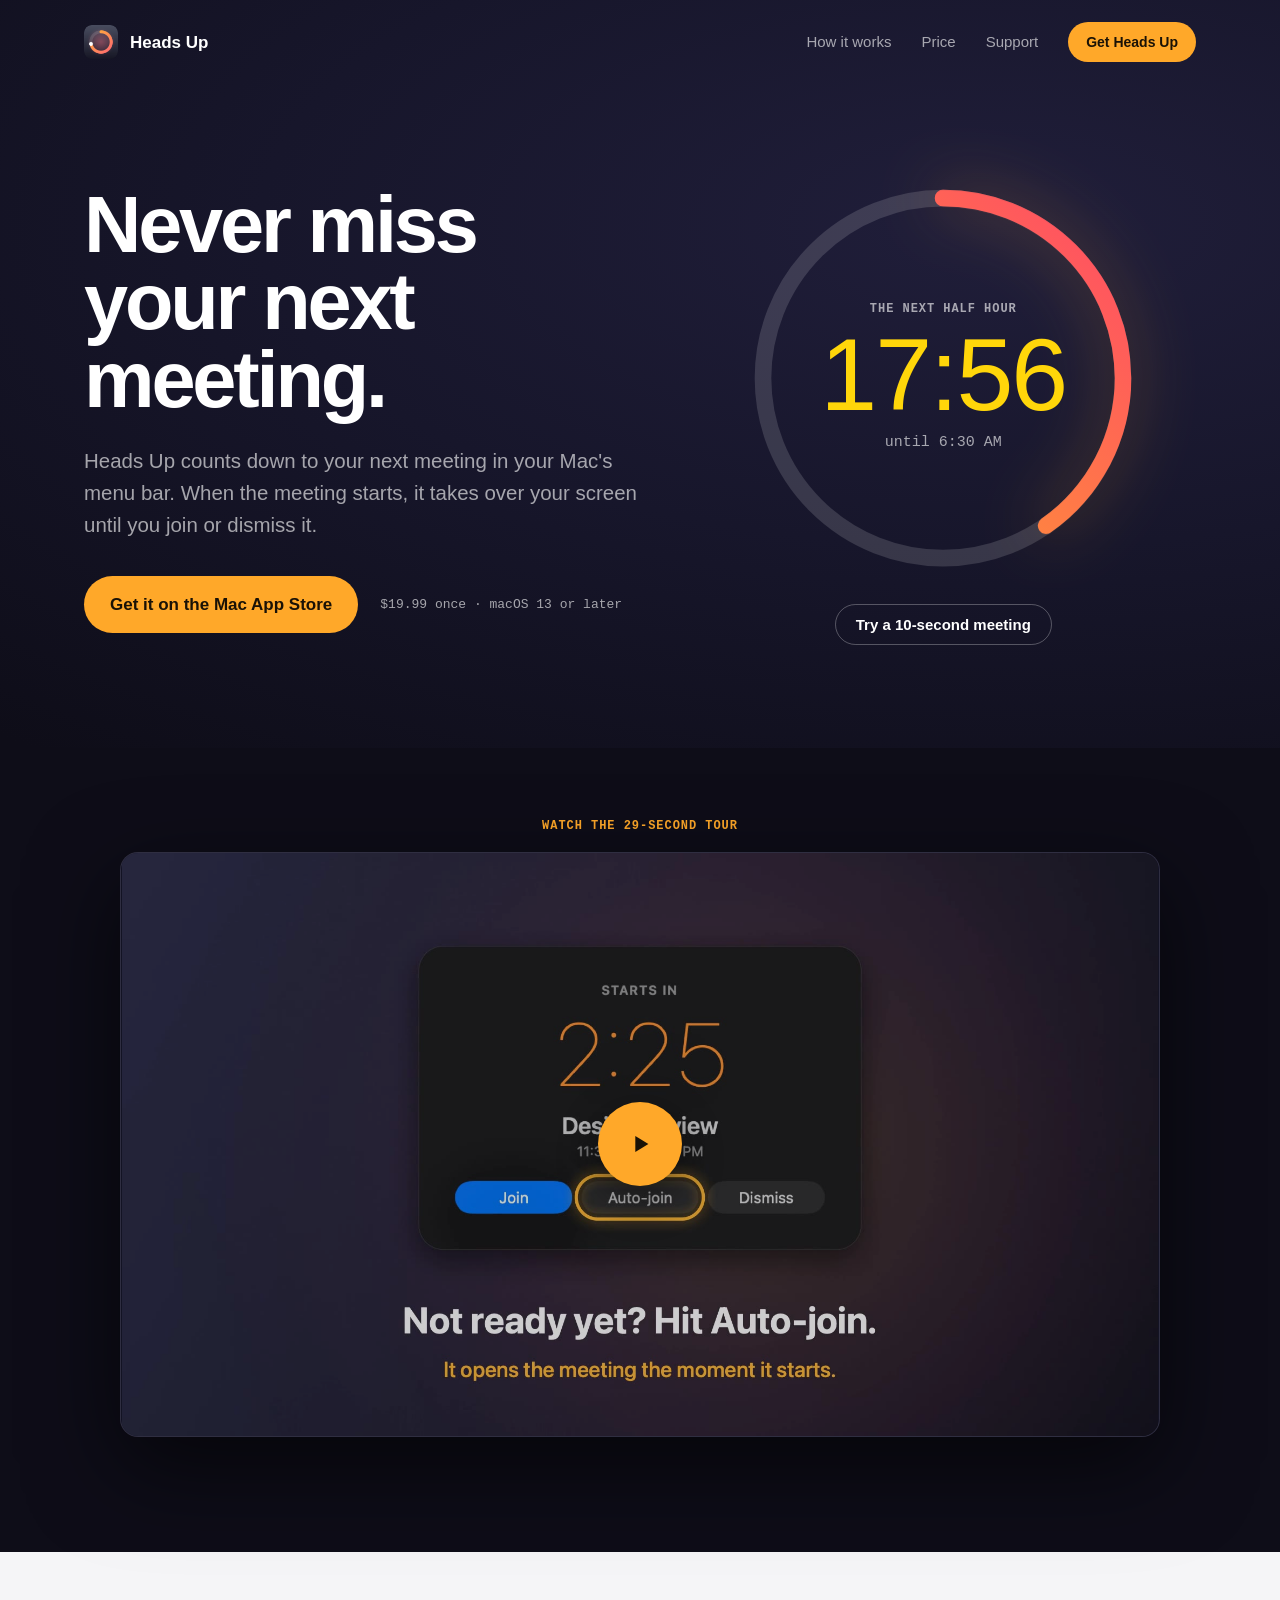
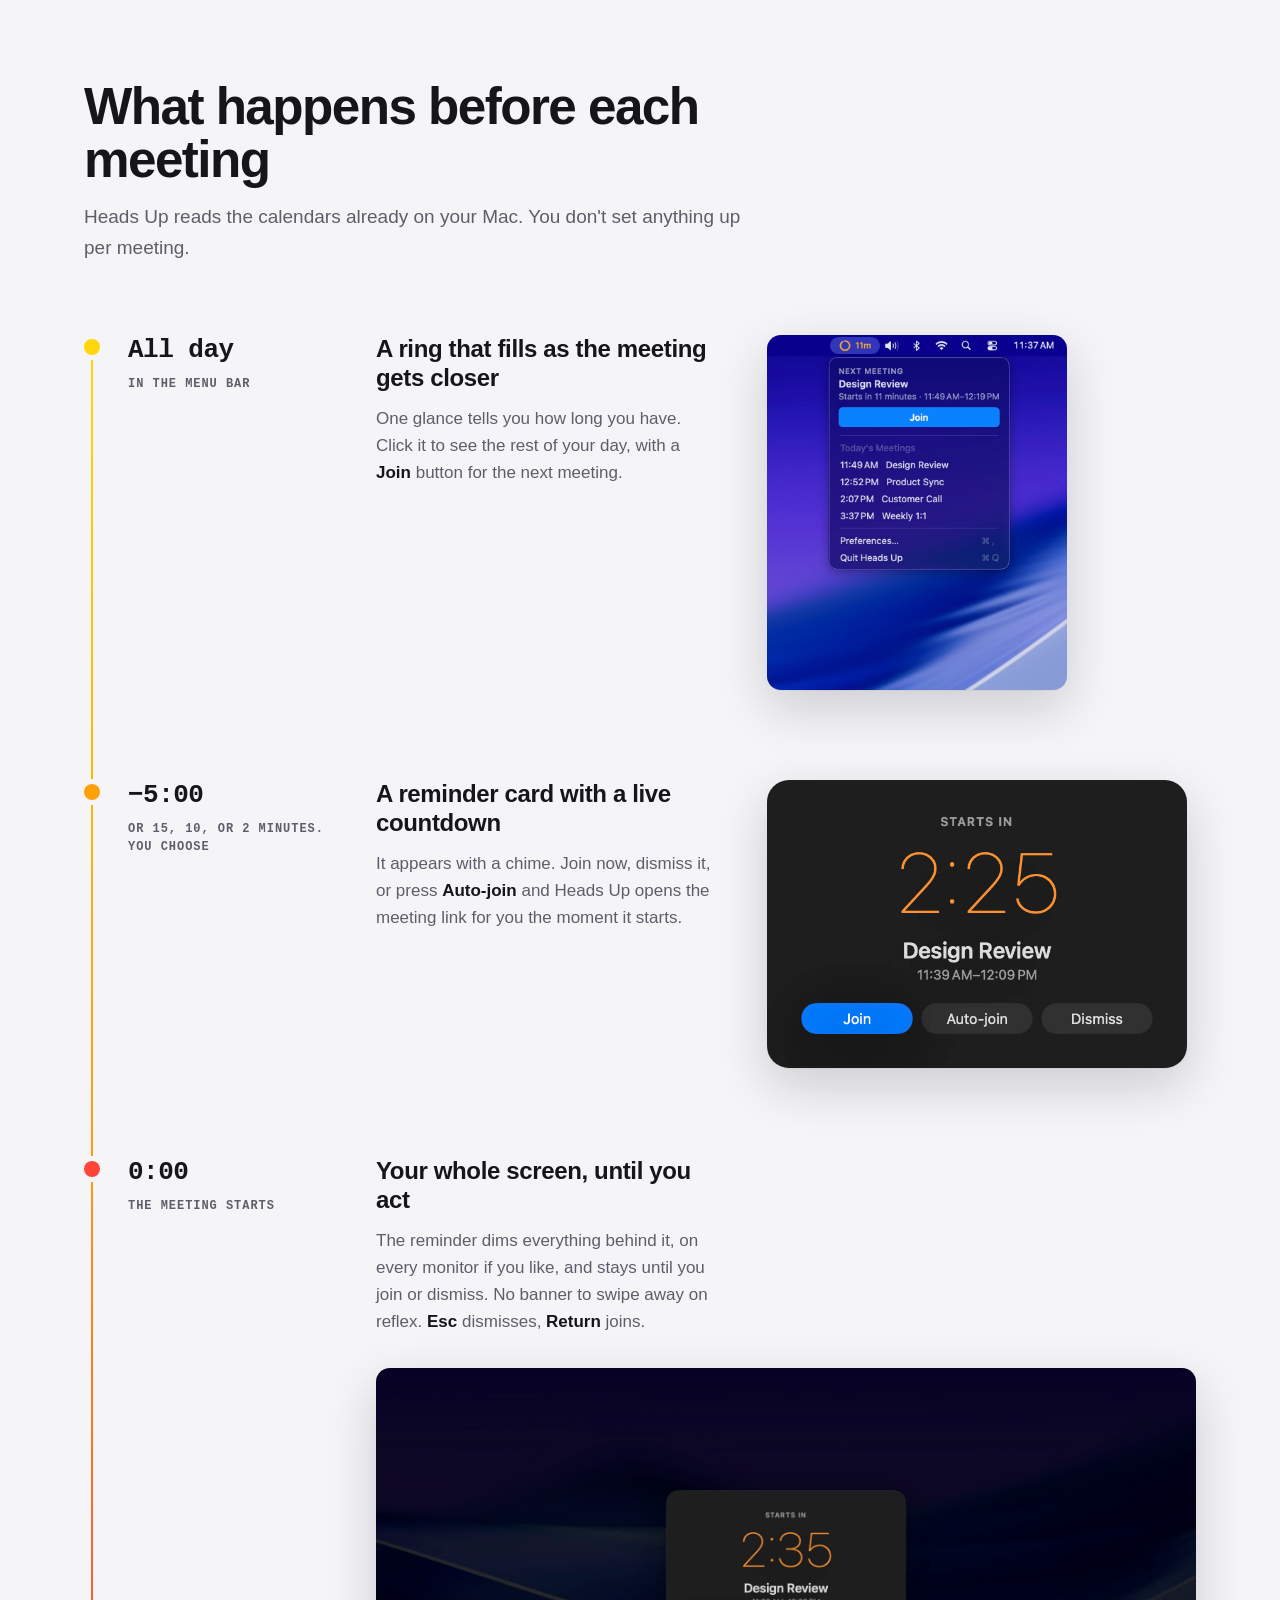
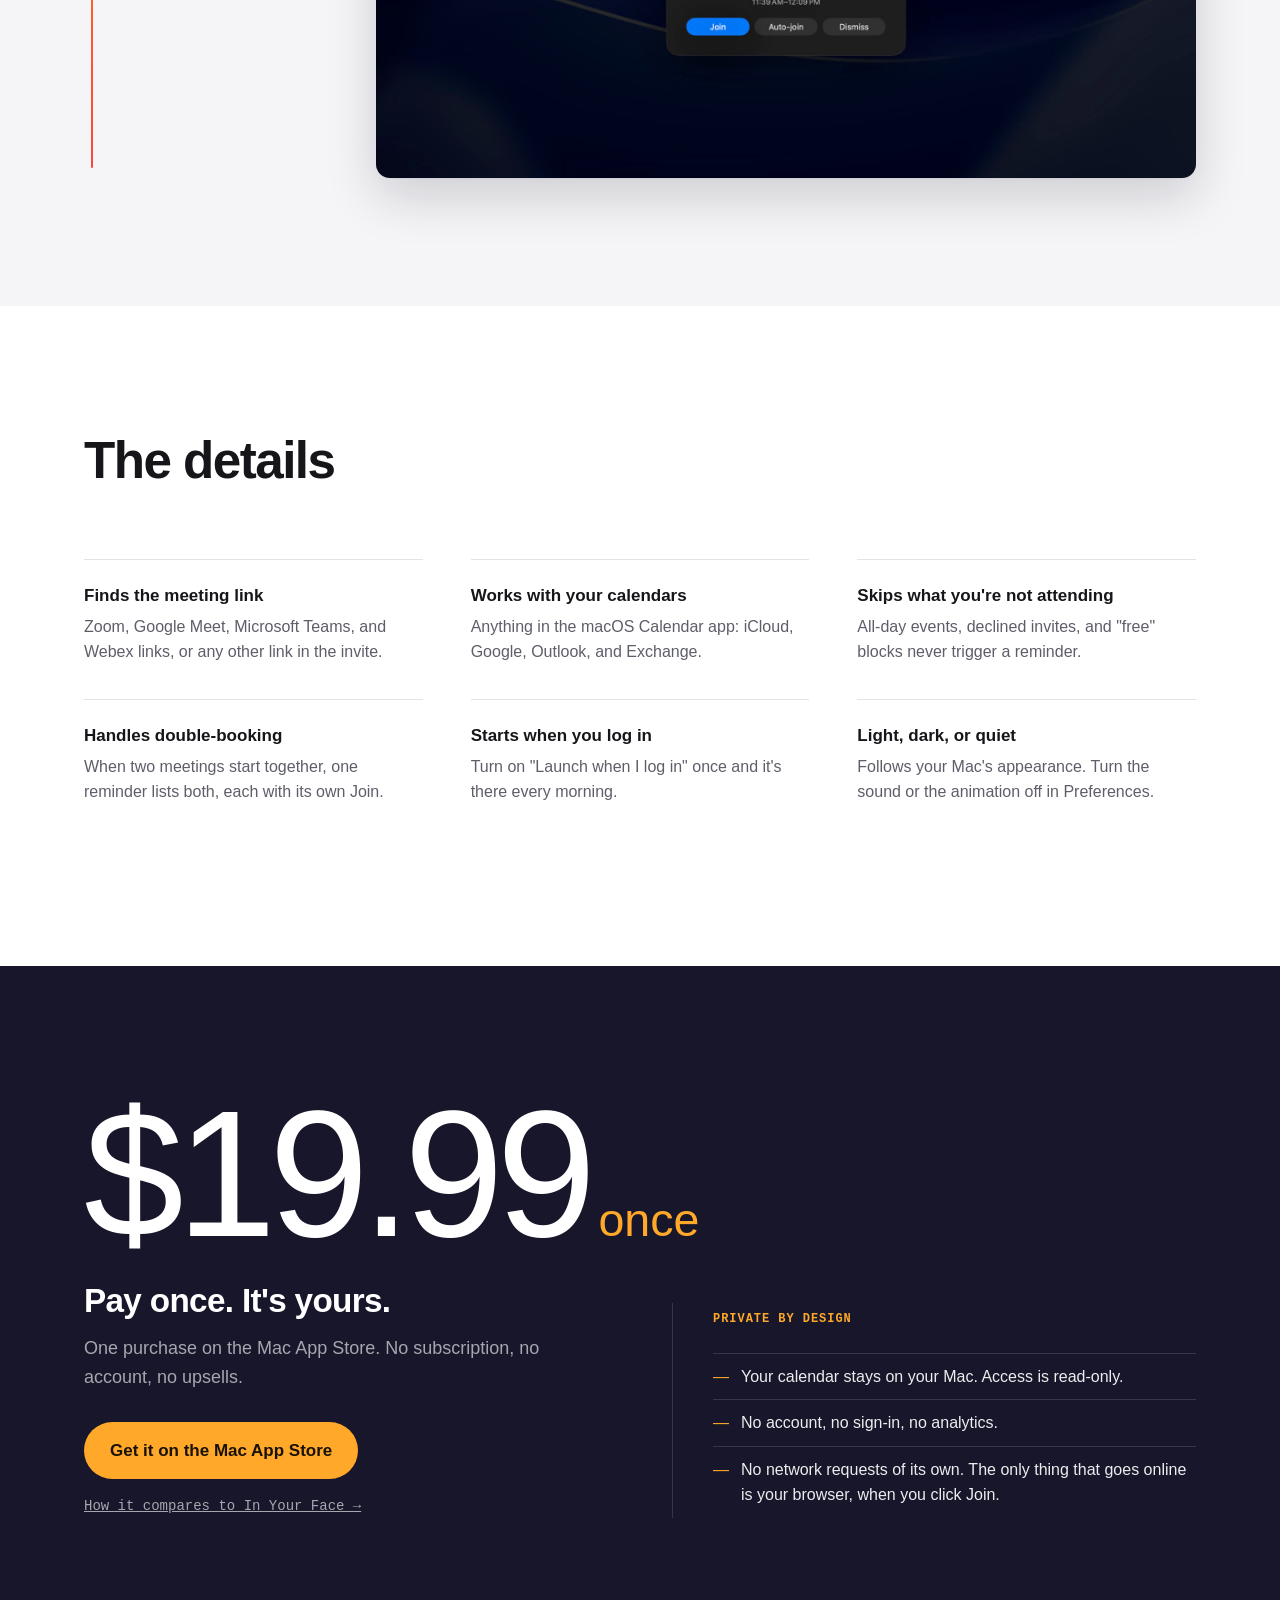
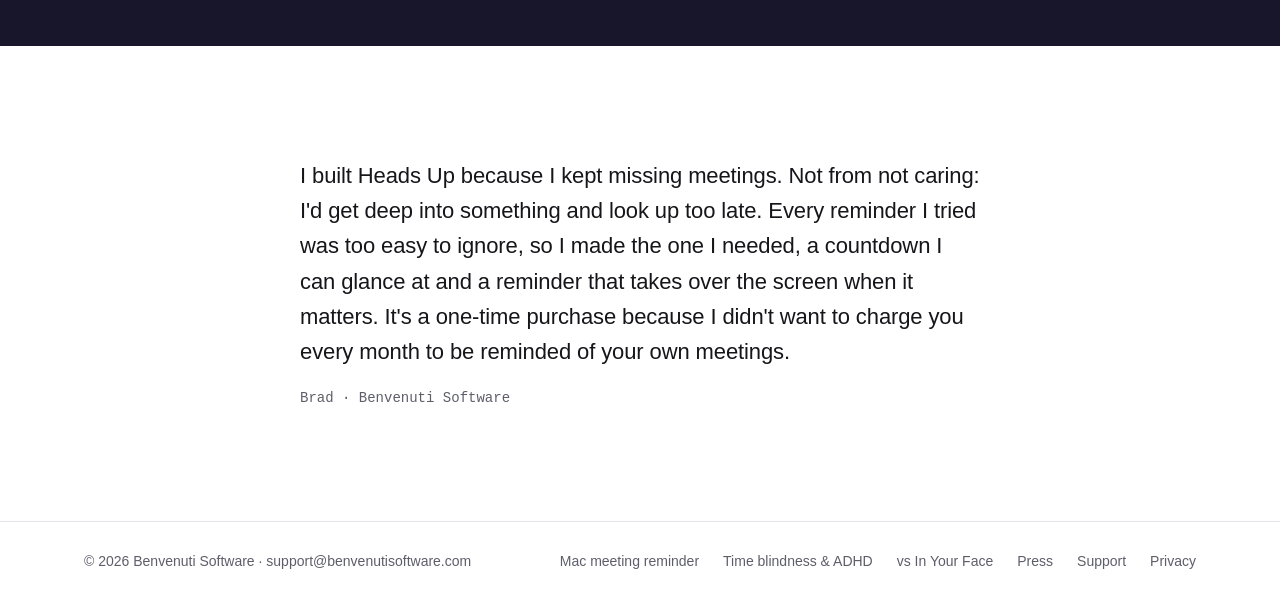
==== index.html @ 7c436d9d "Redesign the landing page around the real app Live countdown dial with a 10-second takeover demo, a " ====
<!DOCTYPE html>
<html lang="en">
<head>
<meta charset="utf-8">
<meta name="viewport" content="width=device-width, initial-scale=1">
<title>Heads Up — Meeting Reminders in Your Mac Menu Bar</title>
<meta name="description" content="Heads Up counts down to your next meeting in your Mac's menu bar and takes over your screen the moment it starts. $19.99 once. No account, no tracking.">
<link rel="canonical" href="https://headsup.benvenutisoftware.com/">
<link rel="icon" href="./favicon.svg" type="image/svg+xml">
<meta name="theme-color" content="#17162B">
<meta property="og:type" content="website">
<meta property="og:site_name" content="Heads Up">
<meta property="og:title" content="Heads Up — Meeting Reminders in Your Mac Menu Bar">
<meta property="og:description" content="Counts down to your next meeting in your menu bar, takes over your screen when it starts. $19.99 once — no subscription.">
<meta property="og:url" content="https://headsup.benvenutisoftware.com/">
<meta property="og:image" content="https://headsup.benvenutisoftware.com/social.png">
<meta property="og:image:width" content="1200">
<meta property="og:image:height" content="630">
<meta name="twitter:card" content="summary_large_image">
<meta name="twitter:title" content="Heads Up — Meeting Reminders in Your Mac Menu Bar">
<meta name="twitter:description" content="Counts down to your next meeting in your menu bar, takes over your screen when it starts. $19.99 once — no subscription.">
<meta name="twitter:image" content="https://headsup.benvenutisoftware.com/social.png">
<script type="application/ld+json">
{
  "@context": "https://schema.org",
  "@type": "SoftwareApplication",
  "name": "Heads Up",
  "url": "https://headsup.benvenutisoftware.com",
  "description": "A macOS menu bar app that counts down to your next meeting and shows a full-screen reminder the moment it starts.",
  "operatingSystem": "macOS 13.0 or later",
  "applicationCategory": "ProductivityApplication",
  "offers": { "@type": "Offer", "price": "19.99", "priceCurrency": "USD" },
  "publisher": { "@type": "Organization", "name": "Benvenuti Software", "url": "https://benvenutisoftware.com" }
}
</script>
<script type="application/ld+json">
{
  "@context": "https://schema.org",
  "@type": "VideoObject",
  "name": "Heads Up — never miss your next meeting",
  "description": "A 29-second tour of Heads Up for Mac: the menu bar countdown, the full-screen meeting reminder, and Auto-join.",
  "thumbnailUrl": "https://headsup.benvenutisoftware.com/video/promo-poster.jpg",
  "contentUrl": "https://headsup.benvenutisoftware.com/video/promo.mp4",
  "uploadDate": "2026-10-21",
  "duration": "PT29S"
}
</script>
<style>
  /* Tokens. The three countdown colours are the app's own: yellow while more
     than five minutes remain, orange inside five, red at the start. They mean
     the same thing everywhere on this page. */
  :root {
    --dusk: #17162B;  --dusk-2: #201E3A;  --night: #0E0D18;
    --paper: #F5F5F7; --white: #FFFFFF;   --ink: #16161A; --muted: #5E5E6A; --line: #E3E3E9;
    --amber: #FFA829; --coral: #FF4A66;   --join: #0A84FF;
    --t-yellow: #FFD60A; --t-orange: #FF9F0A; --t-red: #FF453A;
    --on-dark: rgba(255,255,255,.92); --on-dark-2: rgba(255,255,255,.62); --on-dark-3: rgba(255,255,255,.14);
    --sans: -apple-system, BlinkMacSystemFont, "SF Pro Text", "Segoe UI", Roboto, Helvetica, Arial, sans-serif;
    --mono: ui-monospace, "SF Mono", SFMono-Regular, Menlo, Consolas, monospace;
    --gutter: clamp(20px, 5vw, 72px);
  }
  * { box-sizing: border-box; }
  html { -webkit-text-size-adjust: 100%; scroll-behavior: smooth; }
  body { margin: 0; background: var(--white); color: var(--ink); font: 17px/1.6 var(--sans); -webkit-font-smoothing: antialiased; }
  a { color: inherit; }
  img { display: block; max-width: 100%; height: auto; }
  h1, h2, h3, p { margin: 0; }
  :focus-visible { outline: 3px solid var(--amber); outline-offset: 3px; border-radius: 6px; }
  .wrap { max-width: 1240px; margin: 0 auto; padding: 0 var(--gutter); }
  .label { font: 600 12px/1 var(--mono); letter-spacing: .08em; text-transform: uppercase; }

  .get {
    display: inline-flex; align-items: center; gap: 10px; text-decoration: none;
    background: var(--amber); color: #1A1206; font-weight: 650; font-size: 17px;
    padding: 15px 26px; border-radius: 999px; transition: background .15s;
  }
  .get:hover { background: #FFB64A; }
  .get-sm { font-size: 14px; padding: 9px 18px; }

  /* ---------- Hero ---------- */
  .hero { background: radial-gradient(120% 90% at 78% 30%, var(--dusk-2) 0%, var(--dusk) 48%, var(--night) 100%); color: var(--on-dark); }
  .nav { display: flex; align-items: center; justify-content: space-between; gap: 16px; padding-top: 22px; padding-bottom: 22px; }
  .brand { display: flex; align-items: center; gap: 12px; font-weight: 650; font-size: 17px; text-decoration: none; color: #fff; }
  .brand img { width: 34px; height: 34px; border-radius: 8px; }
  .nav-links { display: flex; align-items: center; gap: 30px; font-size: 15px; }
  .nav-links a:not(.get) { color: var(--on-dark-2); text-decoration: none; }
  .nav-links a:not(.get):hover { color: #fff; }

  .hero-grid {
    display: grid; grid-template-columns: minmax(0, 1.05fr) minmax(0, .95fr); gap: 48px; align-items: center;
    padding-top: clamp(40px, 7vw, 96px); padding-bottom: clamp(56px, 8vw, 112px);
  }
  .hero h1 { font-size: clamp(44px, 6.2vw, 86px); line-height: .98; letter-spacing: -.04em; font-weight: 750; color: #fff; }
  .hero-sub { margin-top: 26px; font-size: clamp(18px, 1.6vw, 21px); line-height: 1.55; color: var(--on-dark-2); max-width: 30em; }
  .hero-cta { margin-top: 36px; display: flex; flex-wrap: wrap; align-items: center; gap: 14px 22px; }
  .hero-cta .fine { font: 500 13px/1.4 var(--mono); color: var(--on-dark-2); }

  /* The signature: a live countdown ring. */
  .clock { display: flex; flex-direction: column; align-items: center; gap: 22px; }
  .dial { position: relative; width: min(400px, 82vw); aspect-ratio: 1; }
  .dial svg { width: 100%; height: 100%; transform: rotate(-90deg); overflow: visible; }
  .dial .track { stroke: var(--on-dark-3); }
  .dial .arc { transition: stroke-dashoffset .25s linear; filter: drop-shadow(0 0 18px rgba(255,168,41,.35)); }
  .dial-face { position: absolute; inset: 0; display: flex; flex-direction: column; align-items: center; justify-content: center; text-align: center; }
  .dial-label { color: var(--on-dark-2); }
  .dial-count {
    font-size: clamp(64px, 8vw, 104px); font-weight: 100; line-height: 1.05; letter-spacing: -.02em;
    font-variant-numeric: tabular-nums; color: var(--t-yellow); margin: 6px 0 4px;
  }
  .dial-until { font: 500 15px/1.4 var(--mono); color: var(--on-dark-2); }
  .try {
    font: 600 15px/1 var(--sans); color: #fff; background: transparent; cursor: pointer;
    border: 1px solid rgba(255,255,255,.28); border-radius: 999px; padding: 12px 20px;
  }
  .try:hover { border-color: #fff; }
  .try[disabled] { opacity: .45; cursor: default; }

  /* ---------- Video ---------- */
  .film { background: var(--night); padding: 0 0 clamp(64px, 9vw, 120px); }
  .film .label { color: var(--amber); text-align: center; padding-top: clamp(48px, 6vw, 72px); margin-bottom: 20px; }
  .video-frame {
    position: relative; max-width: 1040px; margin: 0 auto; border-radius: 18px; overflow: hidden; aspect-ratio: 16 / 9;
    background: var(--dusk); border: 1px solid rgba(255,255,255,.10); box-shadow: 0 30px 90px rgba(0,0,0,.6);
  }
  .video-frame video { display: block; width: 100%; height: 100%; }
  .play { position: absolute; inset: 0; display: flex; align-items: center; justify-content: center; background: rgba(8,8,14,.2); border: 0; padding: 0; cursor: pointer; }
  .play span { width: 84px; height: 84px; border-radius: 50%; display: flex; align-items: center; justify-content: center; background: var(--amber); box-shadow: 0 14px 40px rgba(0,0,0,.45); transition: transform .15s; }
  .play:hover span { transform: scale(1.06); }
  .play:focus-visible { outline: none; }
  .play:focus-visible span { outline: 3px solid #fff; outline-offset: 4px; }

  /* ---------- Timeline: what happens before a meeting ---------- */
  .timeline { background: var(--paper); padding: clamp(72px, 10vw, 136px) 0; }
  .section-head { max-width: 40em; margin-bottom: clamp(40px, 6vw, 72px); }
  .section-head h2 { font-size: clamp(32px, 4vw, 52px); line-height: 1.04; letter-spacing: -.03em; font-weight: 750; }
  .section-head p { margin-top: 16px; font-size: 19px; color: var(--muted); }
  .stops { list-style: none; margin: 0; padding: 0; position: relative; }
  .stops::before { content: ""; position: absolute; left: 7px; top: 10px; bottom: 10px; width: 2px; background: linear-gradient(var(--t-yellow), var(--t-orange) 55%, var(--t-red)); border-radius: 2px; }
  .stop { position: relative; display: grid; grid-template-columns: 200px minmax(0, 1fr) minmax(0, 1.25fr); gap: 32px 48px; align-items: start; padding: 0 0 clamp(56px, 7vw, 96px) 44px; }
  .stop:last-child { padding-bottom: 0; }
  .stop::before { content: ""; position: absolute; left: 0; top: 4px; width: 16px; height: 16px; border-radius: 50%; background: var(--dot); box-shadow: 0 0 0 5px var(--paper); }
  .stop.y { --dot: var(--t-yellow); } .stop.o { --dot: var(--t-orange); } .stop.r { --dot: var(--t-red); }
  .when { padding-top: 2px; }
  .when .t { font: 600 26px/1 var(--mono); letter-spacing: -.02em; color: var(--ink); }
  .when .label { display: block; margin-top: 10px; color: var(--muted); line-height: 1.5; }
  .stop h3 { font-size: 24px; line-height: 1.2; letter-spacing: -.015em; font-weight: 700; }
  .stop p { margin-top: 12px; color: var(--muted); font-size: 17px; }
  .stop p strong { color: var(--ink); font-weight: 600; }
  .shot { border-radius: 14px; overflow: hidden; background: var(--dusk); box-shadow: 0 1px 0 rgba(0,0,0,.04), 0 18px 50px rgba(23,22,43,.18); }
  .shot.tall { max-width: min(300px, 100%); }
  .stop.r .shot { grid-column: 2 / -1; }
  .shot.card { max-width: min(420px, 100%); border-radius: 22px; }

  /* ---------- Details ---------- */
  .details { padding: clamp(72px, 10vw, 128px) 0; }
  .facts { display: grid; grid-template-columns: repeat(3, minmax(0, 1fr)); gap: 0 48px; margin: 0; }
  .fact { border-top: 1px solid var(--line); padding: 22px 0 34px; }
  .fact dt { font-weight: 650; font-size: 17px; }
  .fact dd { margin: 6px 0 0; color: var(--muted); font-size: 16px; line-height: 1.55; }

  /* ---------- Price + privacy ---------- */
  .deal { background: var(--dusk); color: var(--on-dark); padding: clamp(72px, 10vw, 128px) 0; }
  .deal-grid { display: grid; grid-template-columns: minmax(0, 1fr) minmax(0, 1fr); gap: 64px; align-items: end; }
  .price { font-size: clamp(96px, 14vw, 184px); font-weight: 100; line-height: .9; letter-spacing: -.04em; font-variant-numeric: tabular-nums; color: #fff; }
  .price small { font-size: .26em; font-weight: 500; letter-spacing: 0; color: var(--amber); margin-left: .2em; }
  .deal h2 { margin-top: 26px; font-size: clamp(26px, 2.6vw, 34px); letter-spacing: -.02em; line-height: 1.15; font-weight: 700; color: #fff; }
  .deal p { margin-top: 14px; color: var(--on-dark-2); font-size: 18px; max-width: 32em; }
  .deal .get { margin-top: 30px; }
  .deal .compare { display: inline-block; margin-top: 18px; font: 500 14px/1.4 var(--mono); color: var(--on-dark-2); }
  .deal .compare:hover { color: #fff; }
  .private { border-left: 1px solid var(--on-dark-3); padding-left: 40px; }
  .private ul { list-style: none; margin: 22px 0 0; padding: 0; }
  .private li { display: flex; gap: 12px; padding: 10px 0; border-top: 1px solid var(--on-dark-3); font-size: 16px; color: var(--on-dark); }
  .private li::before { content: "—"; color: var(--amber); }

  /* ---------- Note from the developer ---------- */
  .note { padding: clamp(72px, 9vw, 112px) 0; }
  .note blockquote { margin: 0 auto; max-width: 40em; }
  .note p { font-size: clamp(19px, 1.8vw, 22px); line-height: 1.6; letter-spacing: -.005em; }
  .note cite { display: block; margin-top: 20px; font: normal 500 14px/1.4 var(--mono); color: var(--muted); }

  footer { border-top: 1px solid var(--line); }
  .foot { display: flex; justify-content: space-between; gap: 16px 32px; flex-wrap: wrap; padding-top: 28px; padding-bottom: 36px; font-size: 14px; color: var(--muted); }
  .foot nav { display: flex; gap: 10px 24px; flex-wrap: wrap; }
  .foot a { text-decoration: none; }
  .foot a:hover { color: var(--ink); }

  /* ---------- The takeover demo (a faithful copy of the app's at-start reminder) ---------- */
  .takeover {
    position: fixed; inset: 0; z-index: 100; display: flex; flex-direction: column; align-items: center; justify-content: center; gap: 28px;
    padding: 24px; background: rgba(6,6,12,.62); -webkit-backdrop-filter: blur(18px) saturate(1.2); backdrop-filter: blur(18px) saturate(1.2);
    animation: fade .35s ease-out;
  }
  .takeover[hidden] { display: none; }
  .rcard {
    width: min(380px, 100%); padding: 32px; border-radius: 20px; text-align: center; color: #fff;
    background: #262626; border: 1px solid rgba(255,255,255,.08); box-shadow: 0 16px 68px rgba(0,0,0,.45);
    font-family: var(--sans);
  }
  .rc-label { font-size: 11px; font-weight: 600; letter-spacing: .07em; text-transform: uppercase; color: rgba(255,255,255,.55); }
  .rc-count { font-size: 76px; font-weight: 100; line-height: 1.1; font-variant-numeric: tabular-nums; color: var(--t-red); margin-top: 2px; }
  .rc-title { margin-top: 6px; font-size: 20px; font-weight: 600; }
  .rc-range { margin-top: 2px; font-size: 12px; color: rgba(255,255,255,.55); }
  .rc-actions { display: flex; gap: 8px; margin-top: 18px; }
  .rc-btn { flex: 1; font: 500 14px/1 var(--sans); color: #fff; background: rgba(255,255,255,.12); border: 0; border-radius: 999px; padding: 9px 0; cursor: pointer; }
  .rc-btn.join { background: var(--join); }
  .tk-note { max-width: 30em; text-align: center; font-size: 15px; line-height: 1.55; color: rgba(255,255,255,.8); }
  .tk-note kbd { font: 600 12px var(--mono); border: 1px solid rgba(255,255,255,.35); border-radius: 5px; padding: 1px 6px; }
  @keyframes fade { from { opacity: 0; } to { opacity: 1; } }
  .takeover .rcard { animation: rise .4s cubic-bezier(.2,.9,.3,1.2); }
  @keyframes rise { from { transform: scale(.94); opacity: 0; } to { transform: none; opacity: 1; } }

  /* ---------- Responsive ---------- */
  @media (max-width: 1000px) {
    .stop { grid-template-columns: minmax(0, 1fr) minmax(0, 1.2fr); }
    .when { grid-column: 1 / -1; display: flex; align-items: baseline; gap: 16px; }
    .when .label { margin-top: 0; }
    .facts { grid-template-columns: repeat(2, minmax(0, 1fr)); }
  }
  @media (max-width: 760px) {
    .nav-links a:not(.get) { display: none; }
    .hero-grid { grid-template-columns: 1fr; text-align: left; }
    .clock { order: -1; }
    .dial { width: min(300px, 78vw); }
    .stop { grid-template-columns: minmax(0, 1fr); gap: 18px; padding-left: 36px; }
    .stop.r .shot { grid-column: auto; }
    .when { flex-direction: column; gap: 8px; }
    .facts { grid-template-columns: 1fr; }
    .deal-grid { grid-template-columns: 1fr; gap: 48px; }
    .private { border-left: 0; padding-left: 0; }
    .play span { width: 64px; height: 64px; }
  }
  @media (prefers-reduced-motion: reduce) {
    html { scroll-behavior: auto; }
    .dial .arc { transition: none; }
    .takeover, .takeover .rcard { animation: none; }
  }
</style>
</head>
<body>

<header class="hero">
  <div class="wrap nav">
    <a class="brand" href="/"><img src="./press/icon.png" alt="" width="34" height="34">Heads Up</a>
    <nav class="nav-links" aria-label="Main">
      <a href="#how">How it works</a>
      <a href="#price">Price</a>
      <a href="./support">Support</a>
      <a class="get get-sm" href="https://apps.apple.com/app/id6794951718" target="_blank" rel="noopener">Get Heads Up</a>
    </nav>
  </div>

  <div class="wrap hero-grid">
    <div>
      <h1>Never miss your next meeting.</h1>
      <p class="hero-sub">Heads Up counts down to your next meeting in your Mac's menu bar. When the meeting starts, it takes over your screen until you join or dismiss it.</p>
      <div class="hero-cta">
        <a class="get" href="https://apps.apple.com/app/id6794951718" target="_blank" rel="noopener">Get it on the Mac App Store</a>
        <span class="fine">$19.99 once · macOS 13 or later</span>
      </div>
    </div>

    <div class="clock">
      <div class="dial" role="timer" aria-live="off" aria-labelledby="dial-label">
        <svg viewBox="0 0 240 240" aria-hidden="true">
          <defs><linearGradient id="ringGrad" x1="0" y1="0" x2="1" y2="1"><stop stop-color="#FFA829"/><stop offset="1" stop-color="#FF4A66"/></linearGradient></defs>
          <circle class="track" cx="120" cy="120" r="108" fill="none" stroke-width="10"/>
          <circle class="arc" id="arc" cx="120" cy="120" r="108" fill="none" stroke="url(#ringGrad)" stroke-width="10" stroke-linecap="round" stroke-dasharray="678.6" stroke-dashoffset="678.6"/>
        </svg>
        <div class="dial-face">
          <span class="label dial-label" id="dial-label">The next half hour</span>
          <span class="dial-count" id="count">--:--</span>
          <span class="dial-until" id="until">&nbsp;</span>
        </div>
      </div>
      <button class="try" id="try" type="button">Try a 10-second meeting</button>
    </div>
  </div>
</header>

<section class="film" aria-labelledby="film-label">
  <div class="wrap">
    <div class="label" id="film-label">Watch the 29-second tour</div>
    <div class="video-frame">
      <video id="promo" src="./video/promo.mp4" poster="./video/promo-poster.jpg" preload="none" playsinline
             aria-label="Heads Up tour: menu bar countdown, full-screen reminder, and Auto-join"></video>
      <button class="play" type="button" aria-label="Play the tour">
        <span><svg width="28" height="28" viewBox="0 0 30 30" aria-hidden="true"><path d="M10 6.5 L24 15 L10 23.5 Z" fill="#1A1206"/></svg></span>
      </button>
    </div>
  </div>
</section>

<main>
  <section class="timeline" id="how" aria-labelledby="how-title">
    <div class="wrap">
      <div class="section-head">
        <h2 id="how-title">What happens before each meeting</h2>
        <p>Heads Up reads the calendars already on your Mac. You don't set anything up per meeting.</p>
      </div>

      <ol class="stops">
        <li class="stop y">
          <div class="when"><span class="t">All day</span><span class="label">In the menu bar</span></div>
          <div>
            <h3>A ring that fills as the meeting gets closer</h3>
            <p>One glance tells you how long you have. Click it to see the rest of your day, with a <strong>Join</strong> button for the next meeting.</p>
          </div>
          <img class="shot tall" src="./img/dropdown.jpg" width="846" height="1002" loading="lazy"
               alt="The Heads Up menu open from the menu bar, showing the next meeting with a Join button and the day's meetings">
        </li>
        <li class="stop o">
          <div class="when"><span class="t">−5:00</span><span class="label">Or 15, 10, or 2 minutes. You choose</span></div>
          <div>
            <h3>A reminder card with a live countdown</h3>
            <p>It appears with a chime. Join now, dismiss it, or press <strong>Auto-join</strong> and Heads Up opens the meeting link for you the moment it starts.</p>
          </div>
          <img class="shot card" src="./img/card.jpg" width="756" height="518" loading="lazy"
               alt="The reminder card: Starts in 2:25, Design Review, with Join, Auto-join, and Dismiss buttons">
        </li>
        <li class="stop r">
          <div class="when"><span class="t">0:00</span><span class="label">The meeting starts</span></div>
          <div>
            <h3>Your whole screen, until you act</h3>
            <p>The reminder dims everything behind it, on every monitor if you like, and stays until you join or dismiss. No banner to swipe away on reflex. <strong>Esc</strong> dismisses, <strong>Return</strong> joins.</p>
          </div>
          <img class="shot" src="./img/takeover.jpg" width="1800" height="900" loading="lazy"
               alt="A Mac desktop dimmed behind the Heads Up reminder for Design Review">
        </li>
      </ol>
    </div>
  </section>

  <section class="details" aria-labelledby="details-title">
    <div class="wrap">
      <div class="section-head">
        <h2 id="details-title">The details</h2>
      </div>
      <dl class="facts">
        <div class="fact"><dt>Finds the meeting link</dt><dd>Zoom, Google Meet, Microsoft Teams, and Webex links, or any other link in the invite.</dd></div>
        <div class="fact"><dt>Works with your calendars</dt><dd>Anything in the macOS Calendar app: iCloud, Google, Outlook, and Exchange.</dd></div>
        <div class="fact"><dt>Skips what you're not attending</dt><dd>All-day events, declined invites, and "free" blocks never trigger a reminder.</dd></div>
        <div class="fact"><dt>Handles double-booking</dt><dd>When two meetings start together, one reminder lists both, each with its own Join.</dd></div>
        <div class="fact"><dt>Starts when you log in</dt><dd>Turn on "Launch when I log in" once and it's there every morning.</dd></div>
        <div class="fact"><dt>Light, dark, or quiet</dt><dd>Follows your Mac's appearance. Turn the sound or the animation off in Preferences.</dd></div>
      </dl>
    </div>
  </section>

  <section class="deal" id="price" aria-labelledby="price-title">
    <div class="wrap deal-grid">
      <div>
        <div class="price" aria-hidden="true">$19.99<small>once</small></div>
        <h2 id="price-title">Pay once. It's yours.</h2>
        <p>One purchase on the Mac App Store. No subscription, no account, no upsells.</p>
        <a class="get" href="https://apps.apple.com/app/id6794951718" target="_blank" rel="noopener">Get it on the Mac App Store</a><br>
        <a class="compare" href="./vs-in-your-face">How it compares to In Your Face →</a>
      </div>
      <div class="private">
        <span class="label" style="color: var(--amber)">Private by design</span>
        <ul>
          <li>Your calendar stays on your Mac. Access is read-only.</li>
          <li>No account, no sign-in, no analytics.</li>
          <li>No network requests of its own. The only thing that goes online is your browser, when you click Join.</li>
        </ul>
      </div>
    </div>
  </section>

  <section class="note" aria-label="A note from the developer">
    <div class="wrap">
      <blockquote>
        <p>I built Heads Up because I kept missing meetings. Not from not caring: I'd get deep into something and look up too late. Every reminder I tried was too easy to ignore, so I made the one I needed, a countdown I can glance at and a reminder that takes over the screen when it matters. It's a one-time purchase because I didn't want to charge you every month to be reminded of your own meetings.</p>
        <cite>Brad · Benvenuti Software</cite>
      </blockquote>
    </div>
  </section>
</main>

<footer>
  <div class="wrap foot">
    <span>© 2026 Benvenuti Software · <a href="mailto:support@benvenutisoftware.com">support@benvenutisoftware.com</a></span>
    <nav aria-label="Footer">
      <a href="./mac-meeting-reminder">Mac meeting reminder</a>
      <a href="./time-blindness">Time blindness &amp; ADHD</a>
      <a href="./vs-in-your-face">vs In Your Face</a>
      <a href="./press">Press</a>
      <a href="./support">Support</a>
      <a href="./privacy">Privacy</a>
    </nav>
  </div>
</footer>

<div class="takeover" id="takeover" role="dialog" aria-modal="true" aria-labelledby="tk-title" aria-describedby="tk-note" hidden>
  <div class="rcard">
    <div class="rc-label">Starts in</div>
    <div class="rc-count">0:00</div>
    <div class="rc-title" id="tk-title">Your 10-second meeting</div>
    <div class="rc-range" id="tk-range"></div>
    <div class="rc-actions">
      <button class="rc-btn join" id="tk-join" type="button">Join</button>
      <button class="rc-btn" id="tk-dismiss" type="button">Dismiss</button>
    </div>
  </div>
  <p class="tk-note" id="tk-note">This is what Heads Up does when a meeting starts. In the app, Join opens the meeting link. Press <kbd>esc</kbd> to dismiss.</p>
</div>

<script>
(function () {
  // Tour video: load and play only on request.
  var video = document.getElementById('promo'), play = video.nextElementSibling;
  play.addEventListener('click', function () { play.remove(); video.controls = true; video.play(); });

  // Live dial: counts to the next :00 or :30, or to a 10-second demo meeting.
  var arc = document.getElementById('arc'), count = document.getElementById('count'),
      until = document.getElementById('until'), label = document.getElementById('dial-label'),
      tryBtn = document.getElementById('try'), takeover = document.getElementById('takeover'),
      CIRC = 678.6, demoEnd = null, opener = null;
  var timeFmt = new Intl.DateTimeFormat(undefined, { hour: 'numeric', minute: '2-digit' });

  function color(sec) { return sec <= 0 ? 'var(--t-red)' : sec <= 300 ? 'var(--t-orange)' : 'var(--t-yellow)'; }
  function mmss(sec) { var s = Math.max(0, Math.ceil(sec)); return Math.floor(s / 60) + ':' + String(s % 60).padStart(2, '0'); }

  function tick() {
    var now = Date.now(), total, end;
    if (demoEnd) {
      total = 10; end = demoEnd;
    } else {
      total = 1800; end = Math.ceil((now + 1) / 1800000) * 1800000;
    }
    var left = (end - now) / 1000;
    count.textContent = mmss(left);
    count.style.color = color(demoEnd ? left : Math.ceil(left));
    arc.style.strokeDashoffset = CIRC * Math.max(0, left / total);
    if (!demoEnd) until.textContent = 'until ' + timeFmt.format(end);
    if (demoEnd && left <= 0) { demoEnd = null; showTakeover(); }
  }

  tryBtn.addEventListener('click', function () {
    demoEnd = Date.now() + 10000;
    label.textContent = 'Your meeting starts in';
    until.textContent = 'Keep reading. It will find you.';
    tryBtn.disabled = true;
    tick();
  });

  var note = document.getElementById('tk-note'), noteHTML = note.innerHTML;
  function showTakeover() {
    var start = new Date();
    note.innerHTML = noteHTML;
    document.getElementById('tk-range').textContent =
      timeFmt.format(start) + '–' + timeFmt.format(new Date(start.getTime() + 30 * 60000));
    opener = document.activeElement;
    takeover.hidden = false;
    document.body.style.overflow = 'hidden';
    document.getElementById('tk-join').focus();
  }
  function hideTakeover() {
    takeover.hidden = true;
    document.body.style.overflow = '';
    label.textContent = 'The next half hour';
    tryBtn.disabled = false;
    (opener && opener !== document.body ? opener : tryBtn).focus();
    tick();
  }
  document.getElementById('tk-dismiss').addEventListener('click', hideTakeover);
  document.getElementById('tk-join').addEventListener('click', function () {
    note.textContent = 'In the app, that opens your Zoom, Meet, Teams, or Webex link. Here, it just closes the demo.';
    setTimeout(hideTakeover, 1800);
  });
  document.addEventListener('keydown', function (e) {
    if (takeover.hidden) return;
    if (e.key === 'Escape') hideTakeover();
    if (e.key === 'Tab') { // keep focus on the two buttons, like a modal window
      var a = document.getElementById('tk-join'), b = document.getElementById('tk-dismiss');
      if (e.shiftKey && document.activeElement === a) { e.preventDefault(); b.focus(); }
      else if (!e.shiftKey && document.activeElement === b) { e.preventDefault(); a.focus(); }
    }
  });

  tick();
  setInterval(tick, 250);
})();
</script>
</body>
</html>
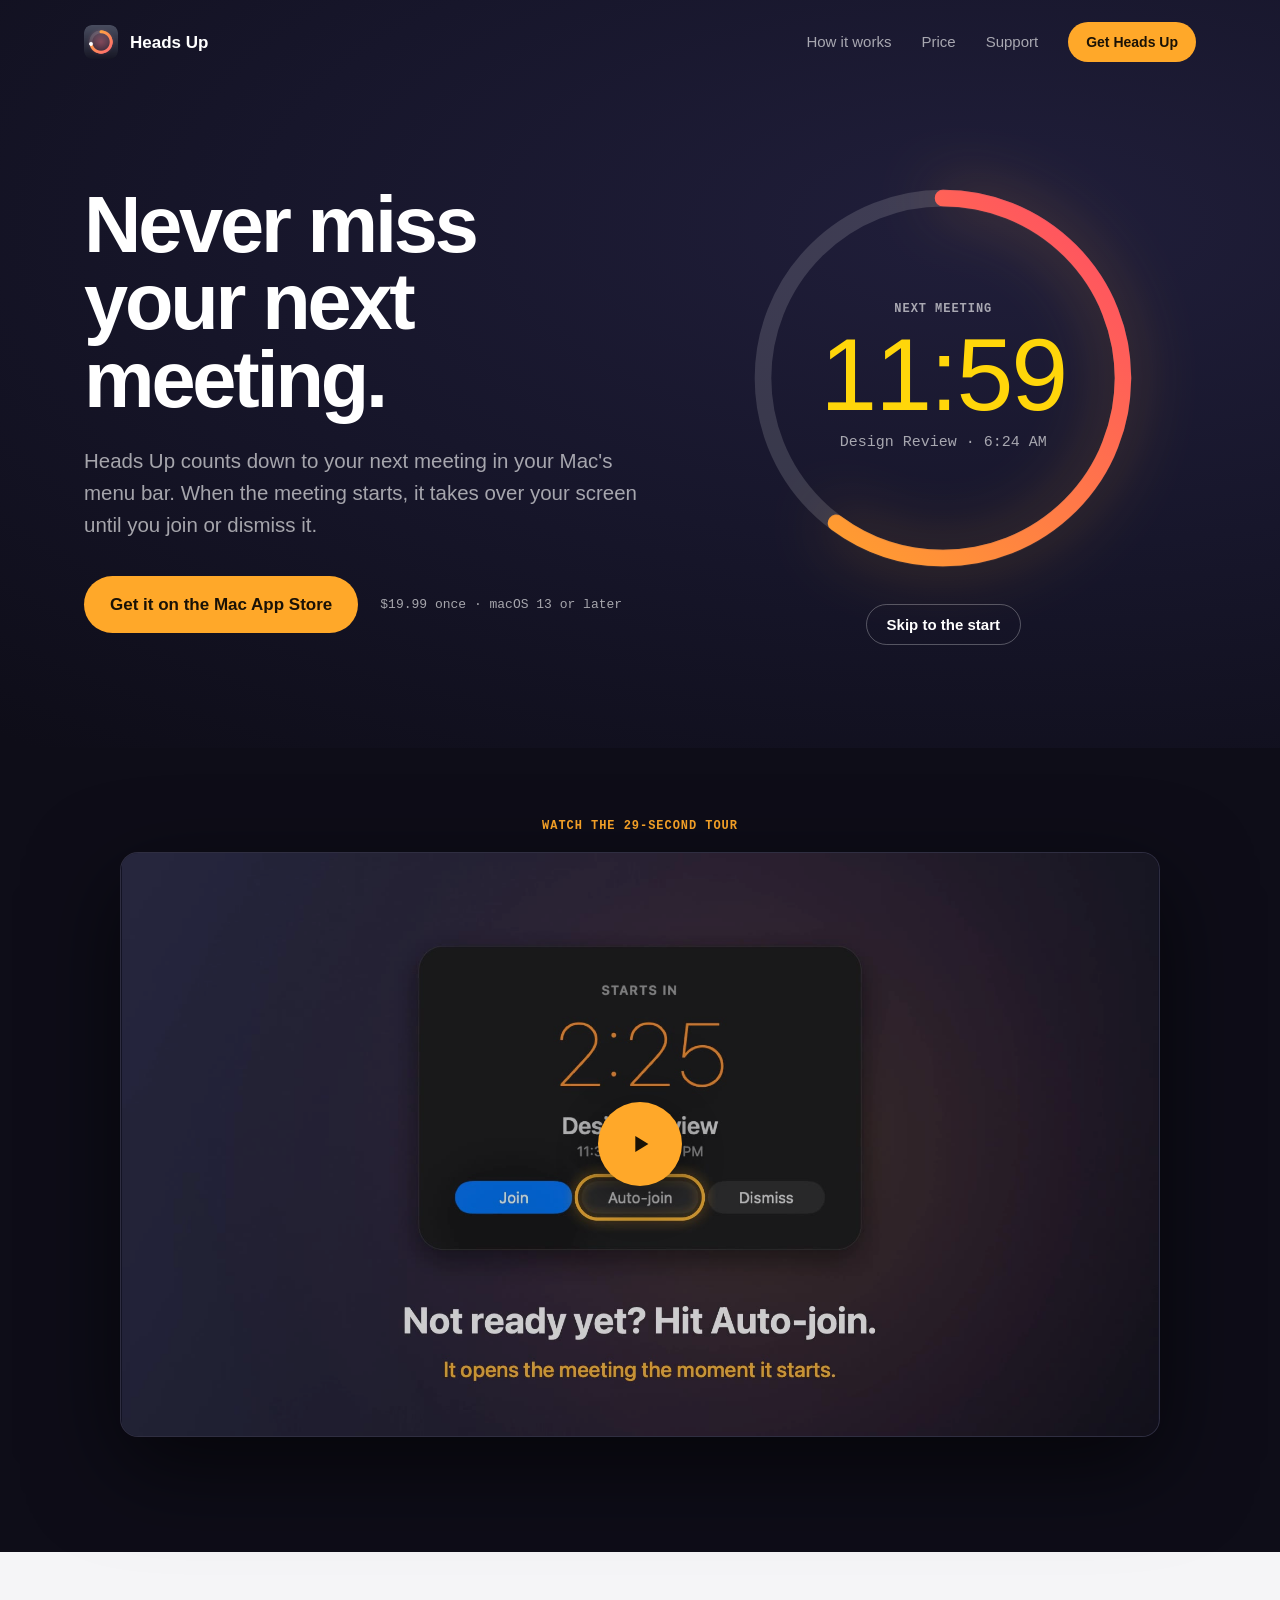
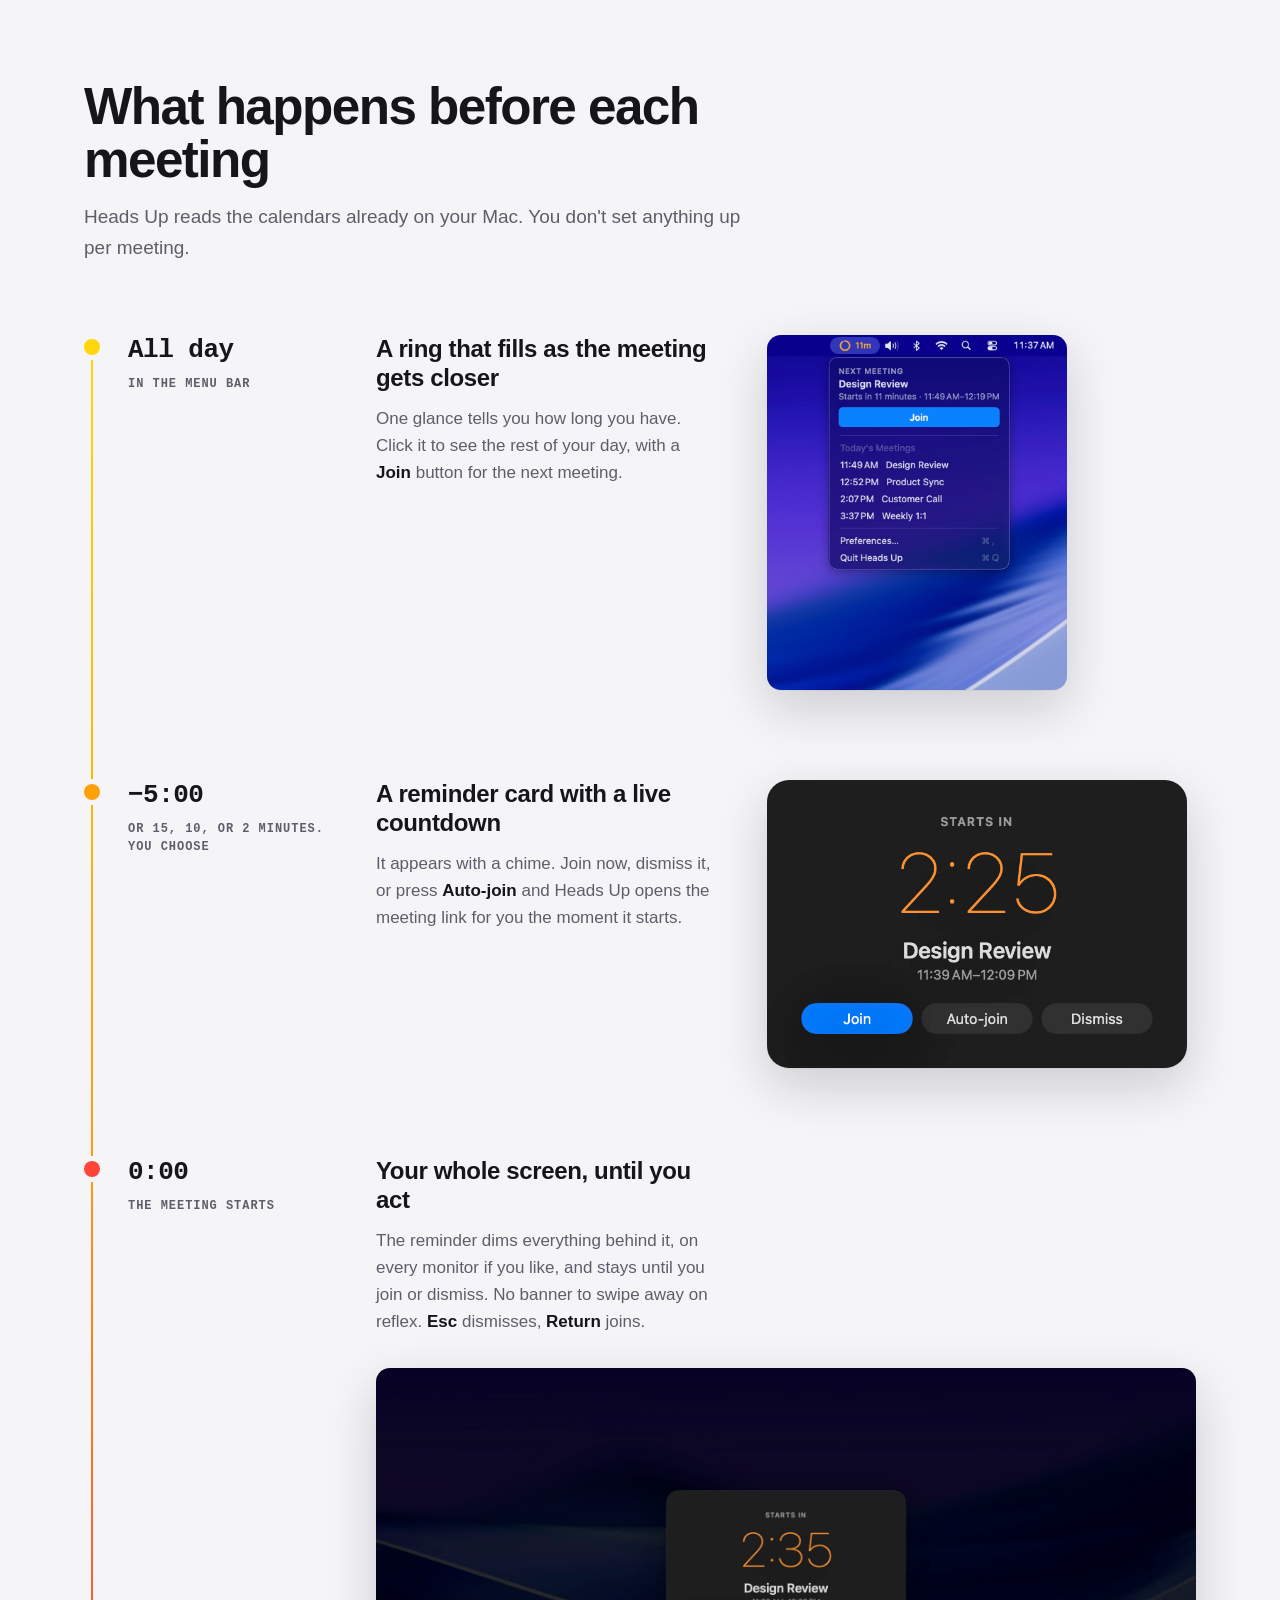
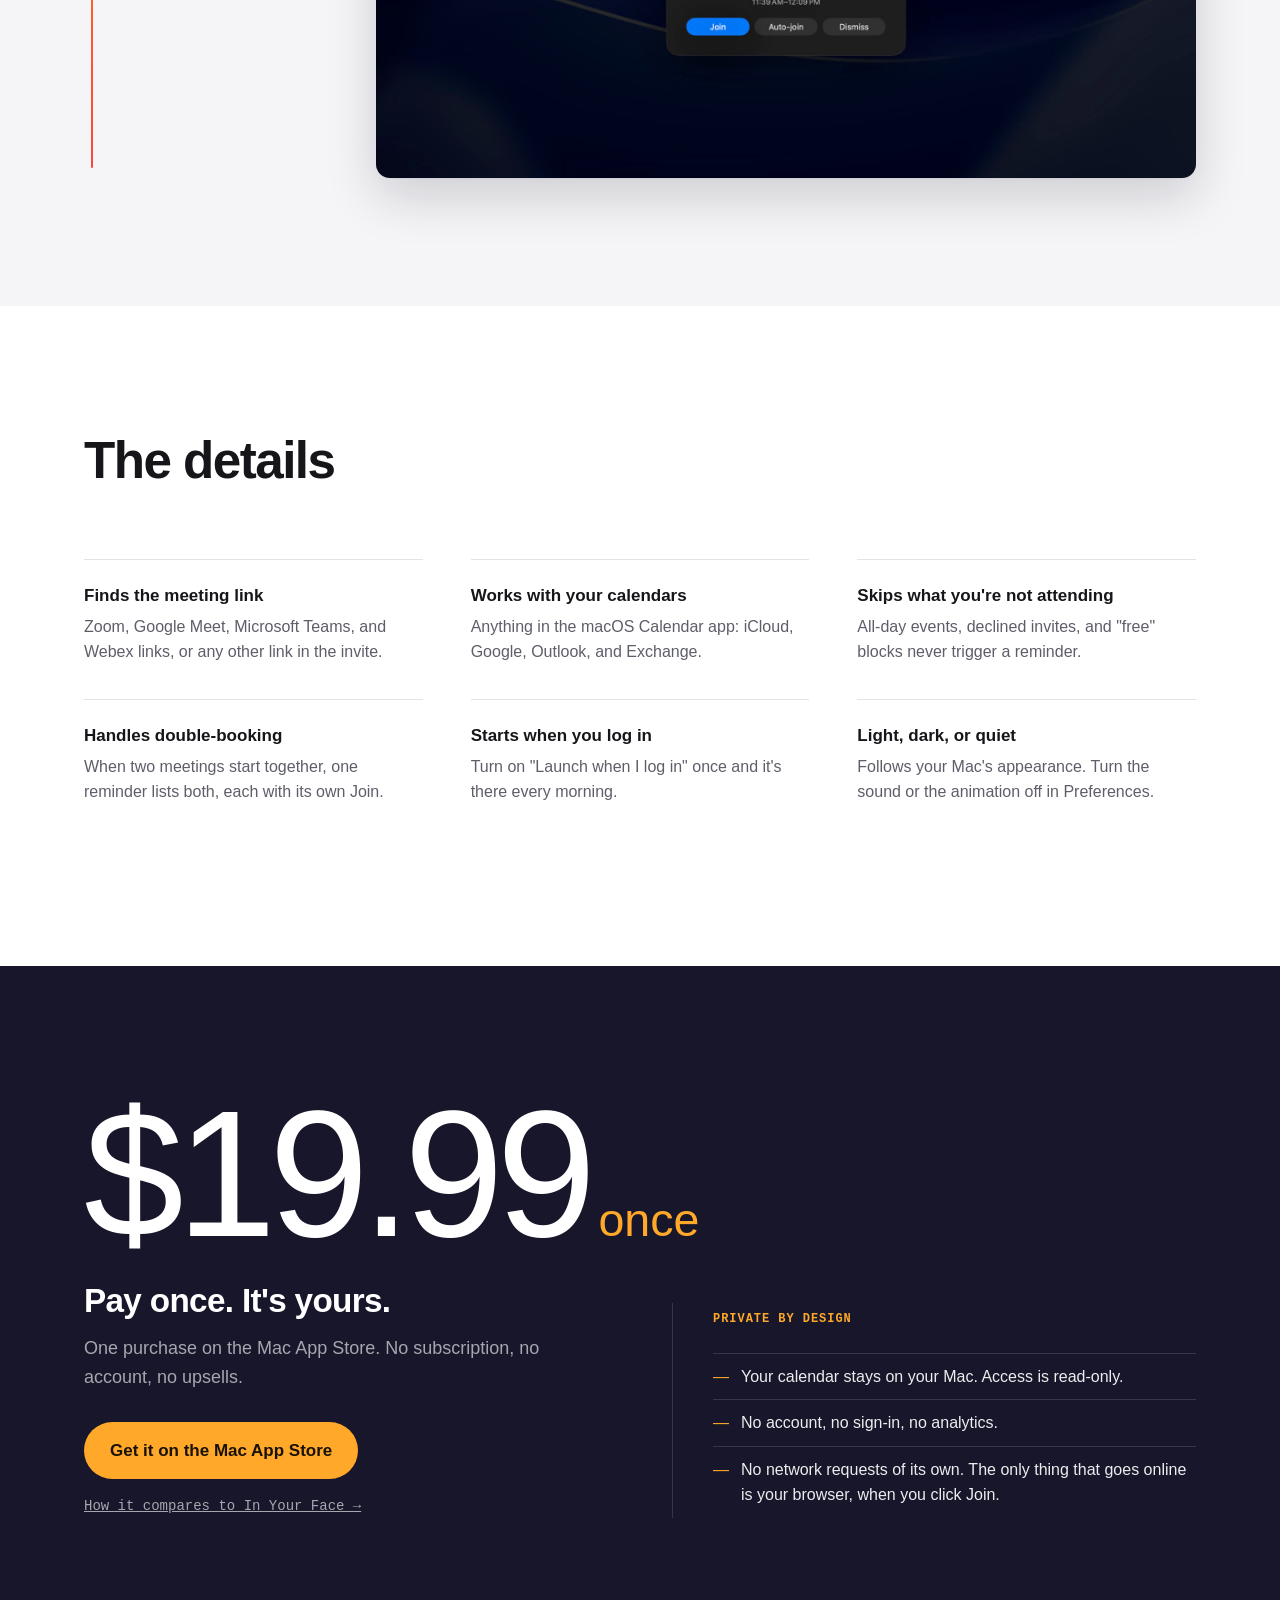
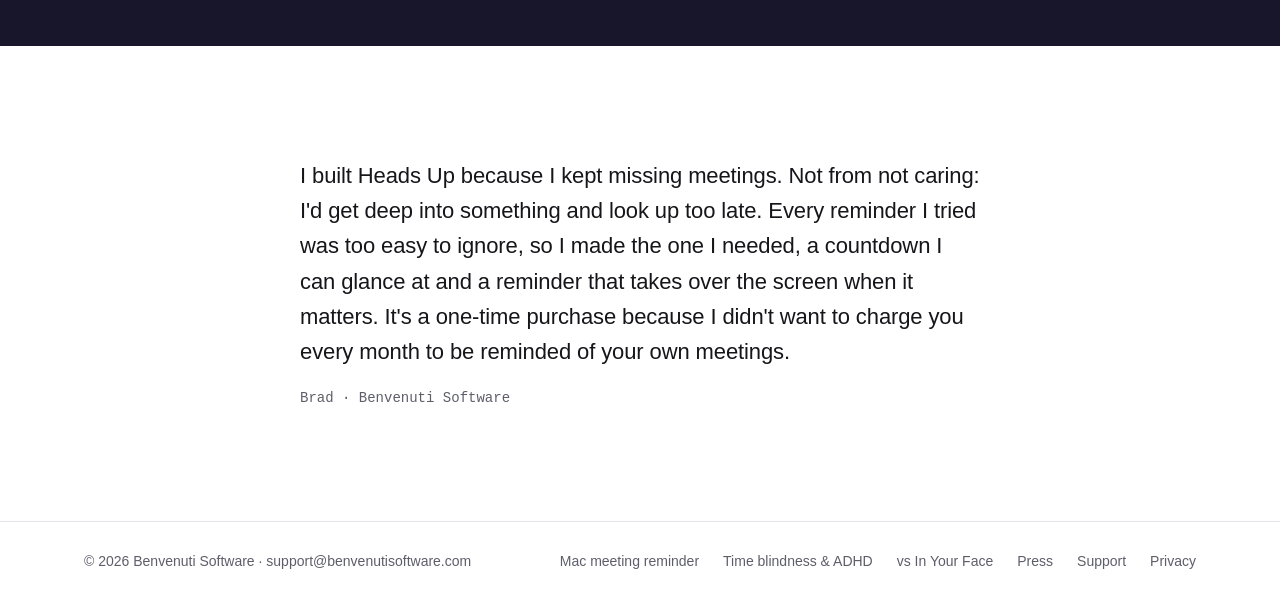
==== commit 68557e8e: "Hero dial: count down to an example meeting, not the half hour Co-Authored-By: Claude Opus 5.5 <nore" ====
--- a/index.html
+++ b/index.html
@@ -268,12 +268,12 @@
           <circle class="arc" id="arc" cx="120" cy="120" r="108" fill="none" stroke="url(#ringGrad)" stroke-width="10" stroke-linecap="round" stroke-dasharray="678.6" stroke-dashoffset="678.6"/>
         </svg>
         <div class="dial-face">
-          <span class="label dial-label" id="dial-label">The next half hour</span>
+          <span class="label dial-label" id="dial-label">Next meeting</span>
           <span class="dial-count" id="count">--:--</span>
           <span class="dial-until" id="until">&nbsp;</span>
         </div>
       </div>
-      <button class="try" id="try" type="button">Try a 10-second meeting</button>
+      <button class="try" id="try" type="button">Skip to the start</button>
     </div>
   </div>
 </header>
@@ -395,7 +395,7 @@
   <div class="rcard">
     <div class="rc-label">Starts in</div>
     <div class="rc-count">0:00</div>
-    <div class="rc-title" id="tk-title">Your 10-second meeting</div>
+    <div class="rc-title" id="tk-title">Design Review</div>
     <div class="rc-range" id="tk-range"></div>
     <div class="rc-actions">
       <button class="rc-btn join" id="tk-join" type="button">Join</button>
@@ -411,45 +411,42 @@
   var video = document.getElementById('promo'), play = video.nextElementSibling;
   play.addEventListener('click', function () { play.remove(); video.controls = true; video.play(); });
 
-  // Live dial: counts to the next :00 or :30, or to a 10-second demo meeting.
+  // Live dial: an example meeting counting down, as the app does. "Skip to
+  // the start" jumps it to five seconds out; at 0:00 it takes over the page.
   var arc = document.getElementById('arc'), count = document.getElementById('count'),
-      until = document.getElementById('until'), label = document.getElementById('dial-label'),
-      tryBtn = document.getElementById('try'), takeover = document.getElementById('takeover'),
-      CIRC = 678.6, demoEnd = null, opener = null;
+      until = document.getElementById('until'), tryBtn = document.getElementById('try'),
+      takeover = document.getElementById('takeover'),
+      CIRC = 678.6, LEAD = 12 * 60000, start = 0, skipping = false, opener = null;
   var timeFmt = new Intl.DateTimeFormat(undefined, { hour: 'numeric', minute: '2-digit' });
 
   function color(sec) { return sec <= 0 ? 'var(--t-red)' : sec <= 300 ? 'var(--t-orange)' : 'var(--t-yellow)'; }
   function mmss(sec) { var s = Math.max(0, Math.ceil(sec)); return Math.floor(s / 60) + ':' + String(s % 60).padStart(2, '0'); }
+  function schedule(ms) { start = Date.now() + ms; until.textContent = 'Design Review · ' + timeFmt.format(start); }
 
   function tick() {
-    var now = Date.now(), total, end;
-    if (demoEnd) {
-      total = 10; end = demoEnd;
-    } else {
-      total = 1800; end = Math.ceil((now + 1) / 1800000) * 1800000;
+    var left = (start - Date.now()) / 1000;
+    if (left <= 0) {
+      if (skipping) { skipping = false; showTakeover(); return; }
+      schedule(LEAD);   // nobody asked for the takeover; just roll on to the next one
+      left = LEAD / 1000;
     }
-    var left = (end - now) / 1000;
     count.textContent = mmss(left);
-    count.style.color = color(demoEnd ? left : Math.ceil(left));
-    arc.style.strokeDashoffset = CIRC * Math.max(0, left / total);
-    if (!demoEnd) until.textContent = 'until ' + timeFmt.format(end);
-    if (demoEnd && left <= 0) { demoEnd = null; showTakeover(); }
+    count.style.color = color(Math.ceil(left));
+    arc.style.strokeDashoffset = CIRC * Math.min(1, left / 1800);   // ring spans the last half hour
   }
 
   tryBtn.addEventListener('click', function () {
-    demoEnd = Date.now() + 10000;
-    label.textContent = 'Your meeting starts in';
-    until.textContent = 'Keep reading. It will find you.';
+    skipping = true;
+    schedule(5000);
     tryBtn.disabled = true;
     tick();
   });
 
   var note = document.getElementById('tk-note'), noteHTML = note.innerHTML;
   function showTakeover() {
-    var start = new Date();
     note.innerHTML = noteHTML;
     document.getElementById('tk-range').textContent =
-      timeFmt.format(start) + '–' + timeFmt.format(new Date(start.getTime() + 30 * 60000));
+      timeFmt.format(start) + '–' + timeFmt.format(start + 30 * 60000);
     opener = document.activeElement;
     takeover.hidden = false;
     document.body.style.overflow = 'hidden';
@@ -458,8 +455,8 @@
   function hideTakeover() {
     takeover.hidden = true;
     document.body.style.overflow = '';
-    label.textContent = 'The next half hour';
     tryBtn.disabled = false;
+    schedule(LEAD);
     (opener && opener !== document.body ? opener : tryBtn).focus();
     tick();
   }
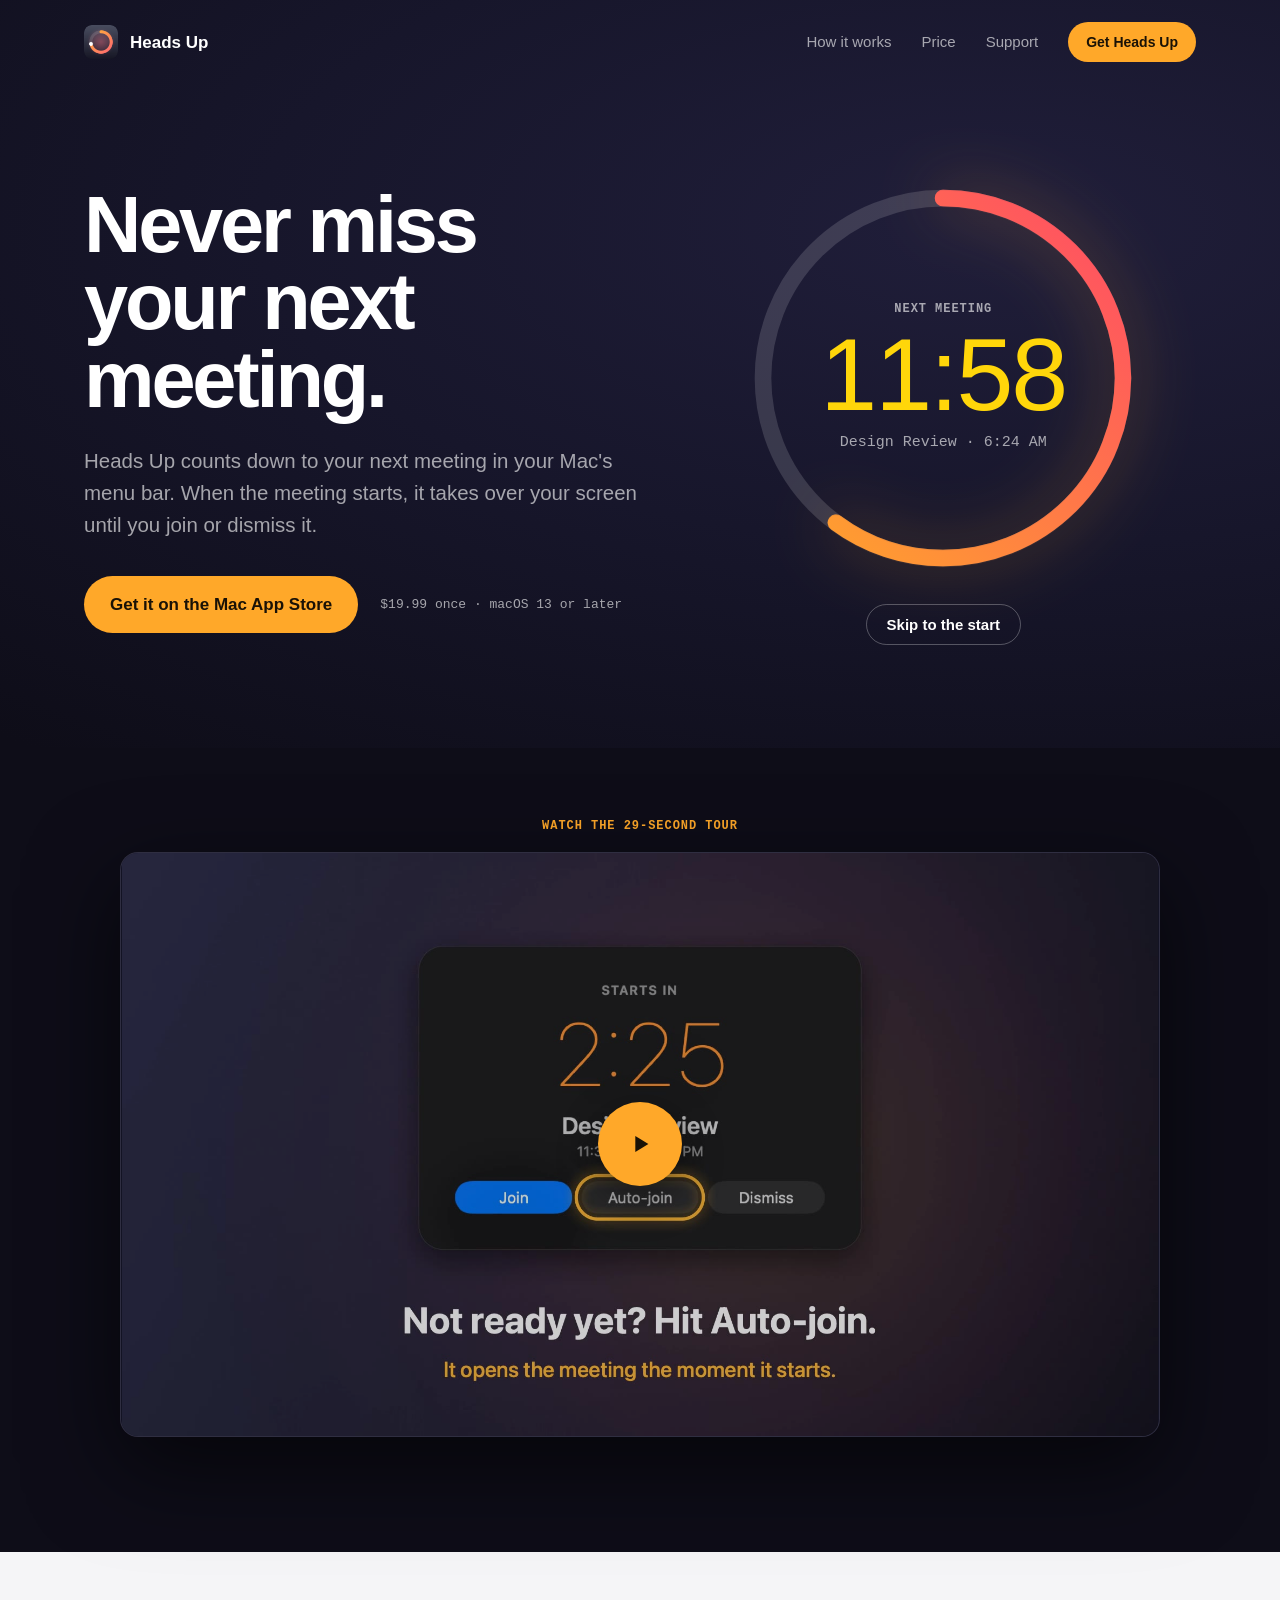
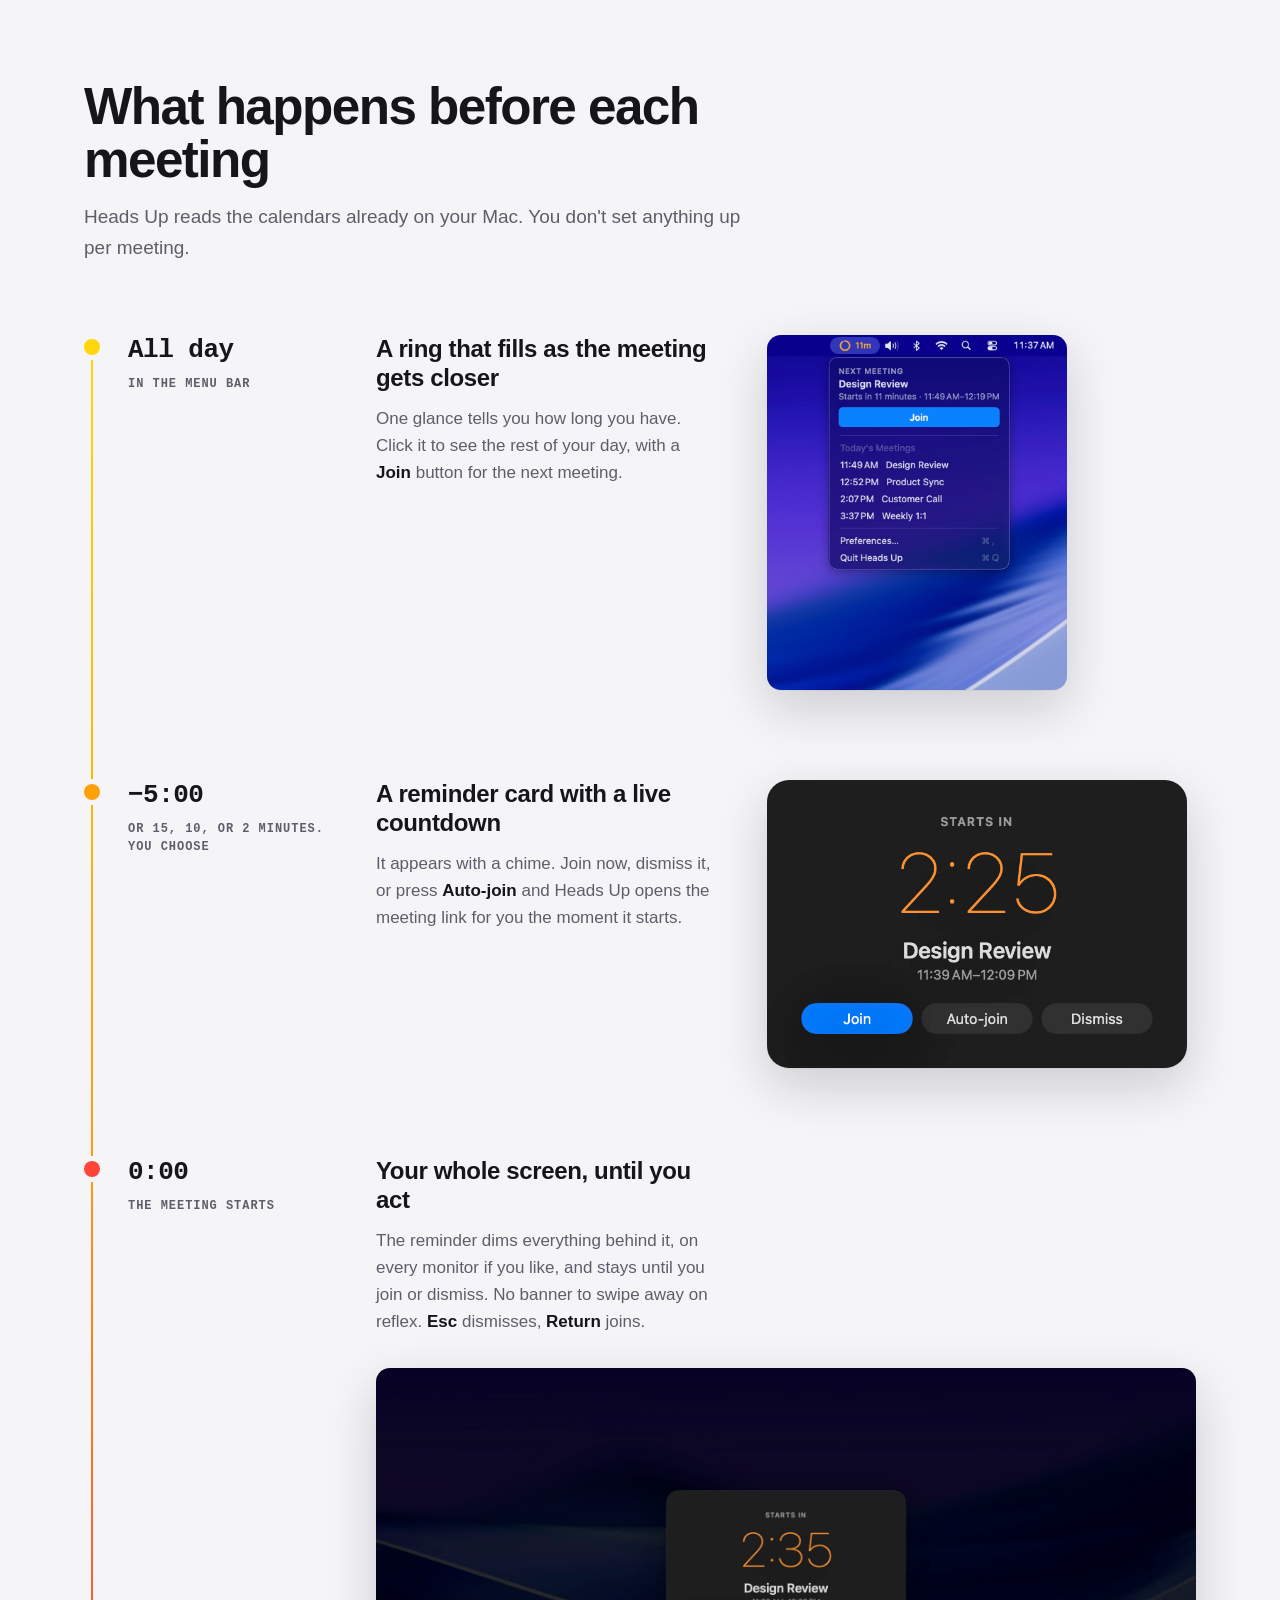
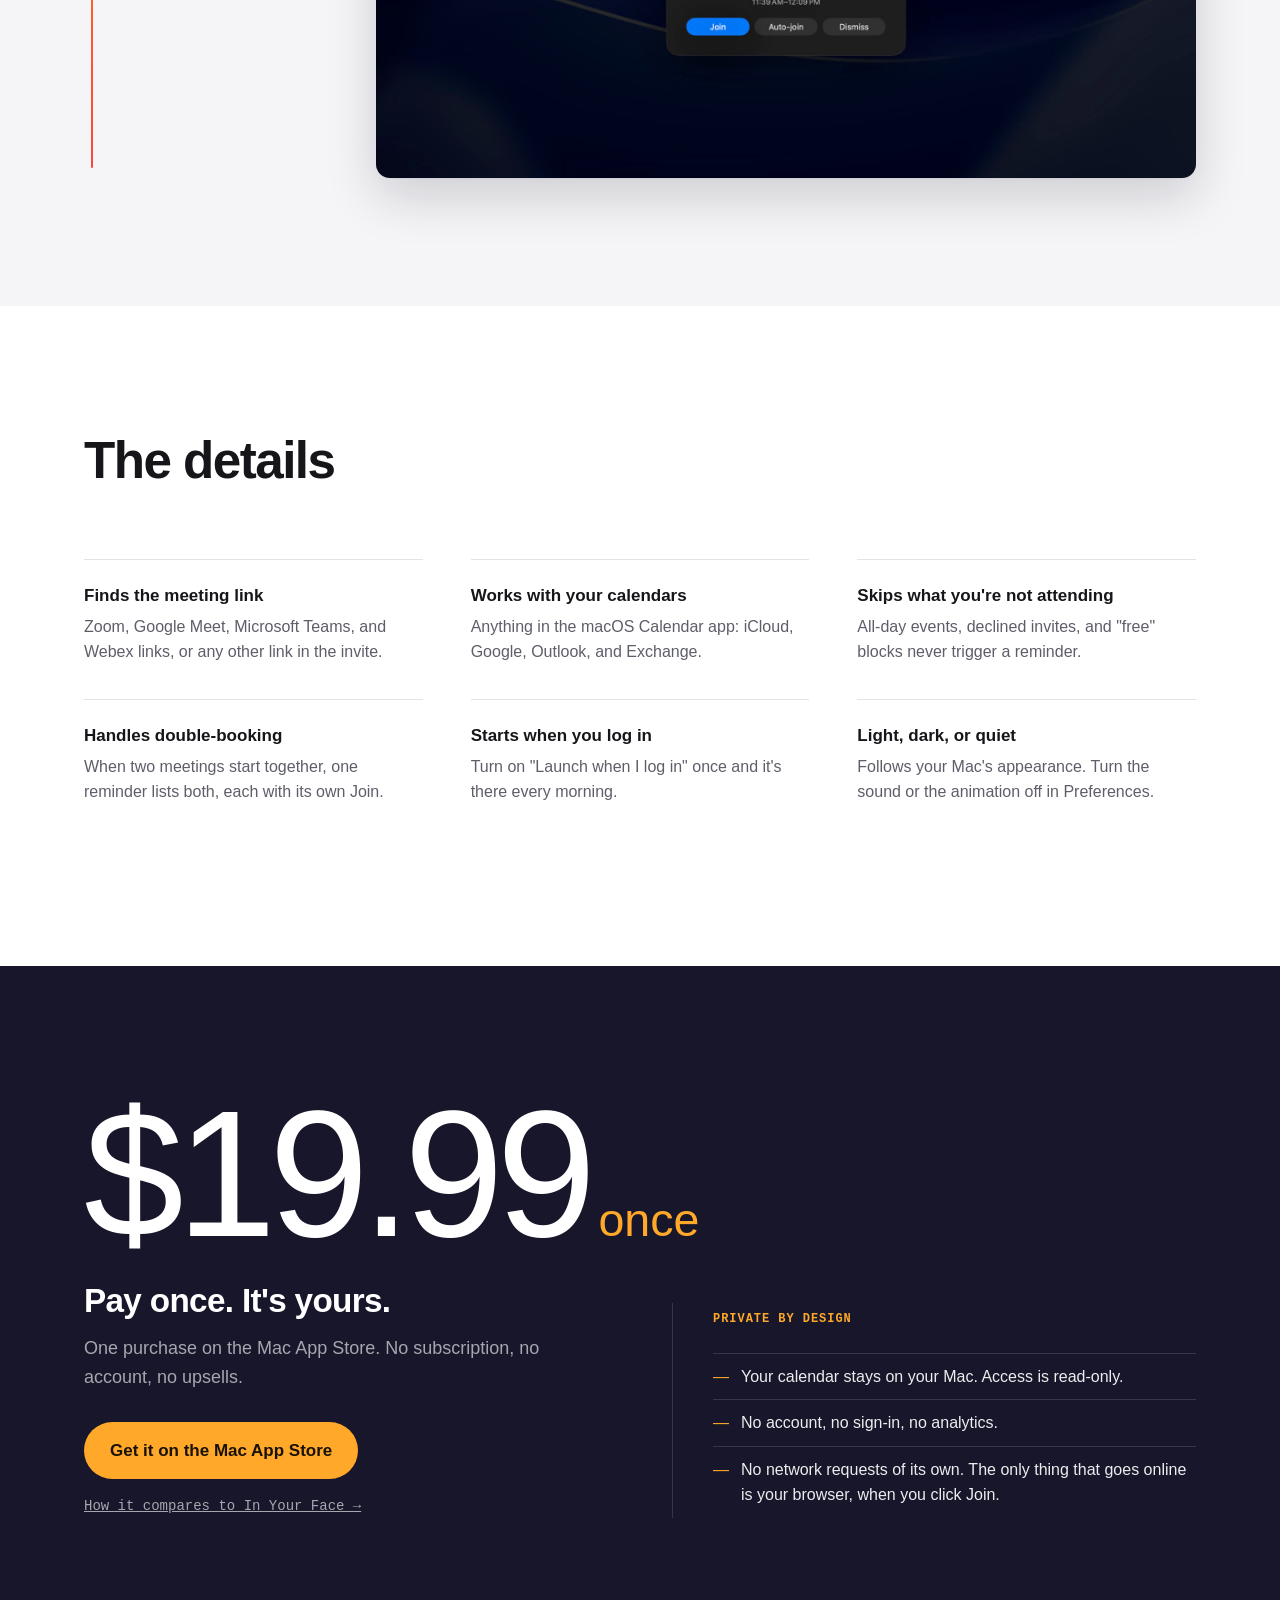
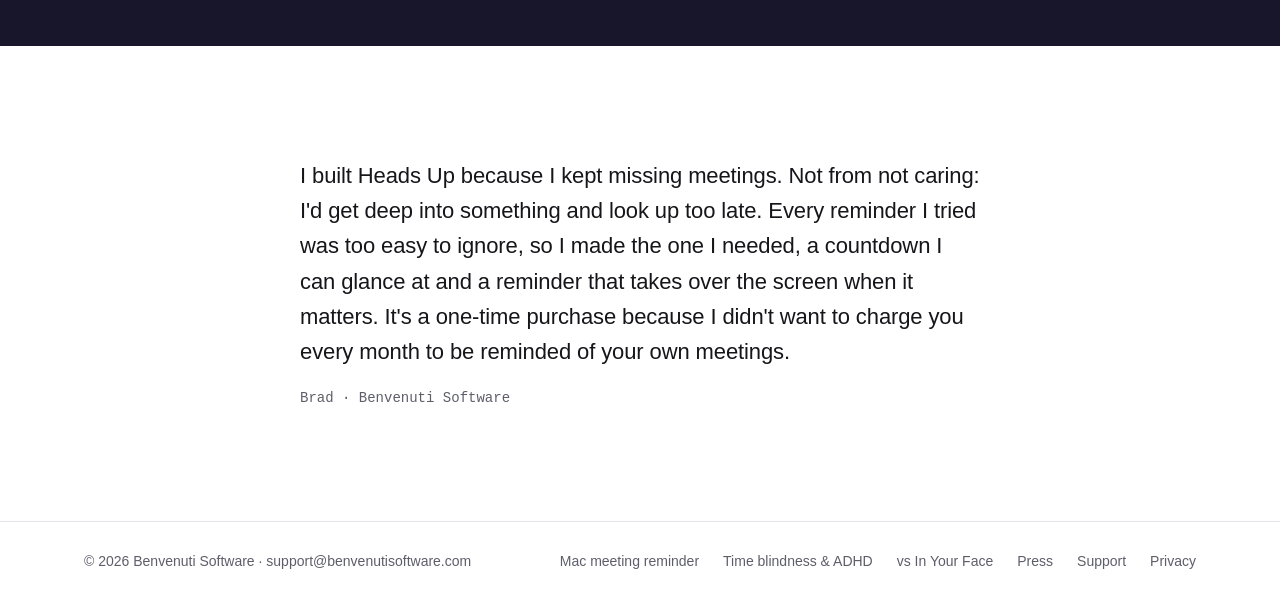
==== commit 48af53b7: "Demo: show the pre-start card with Auto-join before the takeover Co-Authored-By: Claude Opus 5.5 <no" ====
--- a/index.html
+++ b/index.html
@@ -206,6 +206,17 @@
   .rc-btn.join { background: var(--join); }
   .tk-note { max-width: 30em; text-align: center; font-size: 15px; line-height: 1.55; color: rgba(255,255,255,.8); }
   .tk-note kbd { font: 600 12px var(--mono); border: 1px solid rgba(255,255,255,.35); border-radius: 5px; padding: 1px 6px; }
+  .precard { position: fixed; z-index: 90; left: 50%; top: 50%; transform: translate(-50%, -50%); width: min(320px, calc(100% - 32px)); padding: 24px; }
+  .precard[hidden] { display: none; }
+  .precard .rc-count { font-size: 56px; color: var(--t-orange); }
+  .precard .rc-title { font-size: 16px; }
+  .precard .rc-btn { font-size: 13px; }
+  .toast {
+    position: fixed; z-index: 110; left: 50%; bottom: 28px; transform: translateX(-50%); width: max-content; max-width: calc(100% - 32px);
+    background: #262626; color: #fff; border: 1px solid rgba(255,255,255,.1); border-radius: 12px; padding: 12px 18px;
+    font-size: 15px; box-shadow: 0 12px 40px rgba(0,0,0,.4); animation: fade .25s ease-out;
+  }
+  .toast[hidden] { display: none; }
   @keyframes fade { from { opacity: 0; } to { opacity: 1; } }
   .takeover .rcard { animation: rise .4s cubic-bezier(.2,.9,.3,1.2); }
   @keyframes rise { from { transform: scale(.94); opacity: 0; } to { transform: none; opacity: 1; } }
@@ -233,7 +244,7 @@
   @media (prefers-reduced-motion: reduce) {
     html { scroll-behavior: auto; }
     .dial .arc { transition: none; }
-    .takeover, .takeover .rcard { animation: none; }
+    .takeover, .takeover .rcard, .toast { animation: none; }
   }
 </style>
 </head>
@@ -391,6 +402,19 @@
   </div>
 </footer>
 
+<div class="rcard precard" id="precard" role="dialog" aria-labelledby="pc-title" hidden>
+  <div class="rc-label">Starts in</div>
+  <div class="rc-count" id="pc-count">0:10</div>
+  <div class="rc-title" id="pc-title">Design Review</div>
+  <div class="rc-range" id="pc-range"></div>
+  <div class="rc-actions">
+    <button class="rc-btn join" id="pc-join" type="button">Join</button>
+    <button class="rc-btn" id="pc-auto" type="button" title="Opens the meeting automatically when it starts">Auto-join</button>
+    <button class="rc-btn" id="pc-dismiss" type="button">Dismiss</button>
+  </div>
+</div>
+<div class="toast" id="toast" role="status" hidden></div>
+
 <div class="takeover" id="takeover" role="dialog" aria-modal="true" aria-labelledby="tk-title" aria-describedby="tk-note" hidden>
   <div class="rcard">
     <div class="rc-label">Starts in</div>
@@ -411,65 +435,87 @@
   var video = document.getElementById('promo'), play = video.nextElementSibling;
   play.addEventListener('click', function () { play.remove(); video.controls = true; video.play(); });
 
-  // Live dial: an example meeting counting down, as the app does. "Skip to
-  // the start" jumps it to five seconds out; at 0:00 it takes over the page.
-  var arc = document.getElementById('arc'), count = document.getElementById('count'),
-      until = document.getElementById('until'), tryBtn = document.getElementById('try'),
-      takeover = document.getElementById('takeover'),
-      CIRC = 678.6, LEAD = 12 * 60000, start = 0, skipping = false, opener = null;
+  // Live dial: an example meeting counting down, as the app does.
+  // "Skip to the start" plays the last ten seconds the way the app would:
+  // the reminder card (Join / Auto-join / Dismiss), then, at 0:00, either
+  // the full-screen reminder or, after Auto-join, the meeting opening.
+  var $ = function (id) { return document.getElementById(id); };
+  var arc = $('arc'), count = $('count'), until = $('until'), tryBtn = $('try'),
+      precard = $('precard'), takeover = $('takeover'), toast = $('toast'), note = $('tk-note'),
+      noteHTML = note.innerHTML, CIRC = 678.6, LEAD = 12 * 60000,
+      start = 0, phase = 'idle', toastTimer = null;   // phase: idle | card | waiting | auto
   var timeFmt = new Intl.DateTimeFormat(undefined, { hour: 'numeric', minute: '2-digit' });
 
   function color(sec) { return sec <= 0 ? 'var(--t-red)' : sec <= 300 ? 'var(--t-orange)' : 'var(--t-yellow)'; }
   function mmss(sec) { var s = Math.max(0, Math.ceil(sec)); return Math.floor(s / 60) + ':' + String(s % 60).padStart(2, '0'); }
+  function range() { return timeFmt.format(start) + '\u2013' + timeFmt.format(start + 30 * 60000); }
   function schedule(ms) { start = Date.now() + ms; until.textContent = 'Design Review · ' + timeFmt.format(start); }
+
+  function say(text) {
+    toast.textContent = text; toast.hidden = false;
+    clearTimeout(toastTimer); toastTimer = setTimeout(function () { toast.hidden = true; }, 4200);
+  }
+
+  function reset() {
+    phase = 'idle'; precard.hidden = true; tryBtn.disabled = false;
+    schedule(LEAD);
+  }
 
   function tick() {
     var left = (start - Date.now()) / 1000;
     if (left <= 0) {
-      if (skipping) { skipping = false; showTakeover(); return; }
-      schedule(LEAD);   // nobody asked for the takeover; just roll on to the next one
+      if (phase === 'card' || phase === 'waiting') { precard.hidden = true; showTakeover(); return; }
+      if (phase === 'auto') { say('0:00. In the app, Design Review\'s meeting link opens now.'); reset(); tryBtn.focus(); return; }
+      schedule(LEAD);   // nobody asked for the demo; roll on to the next meeting
       left = LEAD / 1000;
     }
     count.textContent = mmss(left);
     count.style.color = color(Math.ceil(left));
+    $('pc-count').textContent = mmss(left);
     arc.style.strokeDashoffset = CIRC * Math.min(1, left / 1800);   // ring spans the last half hour
   }
 
   tryBtn.addEventListener('click', function () {
-    skipping = true;
-    schedule(5000);
-    tryBtn.disabled = true;
+    schedule(10000);
+    phase = 'card'; tryBtn.disabled = true;
+    $('pc-range').textContent = range();
+    precard.hidden = false;
+    $('pc-join').focus();
     tick();
   });
 
-  var note = document.getElementById('tk-note'), noteHTML = note.innerHTML;
+  function closeCard(next) { precard.hidden = true; phase = next; tryBtn.focus(); }
+  $('pc-join').addEventListener('click', function () {
+    say('In the app, Join opens the meeting link right away.'); reset(); tryBtn.focus();
+  });
+  $('pc-auto').addEventListener('click', function () {
+    closeCard('auto'); say('Auto-join is on. Heads Up will open the meeting when it starts.');
+  });
+  $('pc-dismiss').addEventListener('click', function () { closeCard('waiting'); });
+
   function showTakeover() {
     note.innerHTML = noteHTML;
-    document.getElementById('tk-range').textContent =
-      timeFmt.format(start) + '–' + timeFmt.format(start + 30 * 60000);
-    opener = document.activeElement;
+    $('tk-range').textContent = range();
     takeover.hidden = false;
     document.body.style.overflow = 'hidden';
-    document.getElementById('tk-join').focus();
+    $('tk-join').focus();
   }
   function hideTakeover() {
     takeover.hidden = true;
     document.body.style.overflow = '';
-    tryBtn.disabled = false;
-    schedule(LEAD);
-    (opener && opener !== document.body ? opener : tryBtn).focus();
-    tick();
-  }
-  document.getElementById('tk-dismiss').addEventListener('click', hideTakeover);
-  document.getElementById('tk-join').addEventListener('click', function () {
+    reset(); tryBtn.focus(); tick();
+  }
+  $('tk-dismiss').addEventListener('click', hideTakeover);
+  $('tk-join').addEventListener('click', function () {
     note.textContent = 'In the app, that opens your Zoom, Meet, Teams, or Webex link. Here, it just closes the demo.';
     setTimeout(hideTakeover, 1800);
   });
   document.addEventListener('keydown', function (e) {
+    if (!precard.hidden && e.key === 'Escape') { closeCard('waiting'); return; }
     if (takeover.hidden) return;
     if (e.key === 'Escape') hideTakeover();
     if (e.key === 'Tab') { // keep focus on the two buttons, like a modal window
-      var a = document.getElementById('tk-join'), b = document.getElementById('tk-dismiss');
+      var a = $('tk-join'), b = $('tk-dismiss');
       if (e.shiftKey && document.activeElement === a) { e.preventDefault(); b.focus(); }
       else if (!e.shiftKey && document.activeElement === b) { e.preventDefault(); a.focus(); }
     }
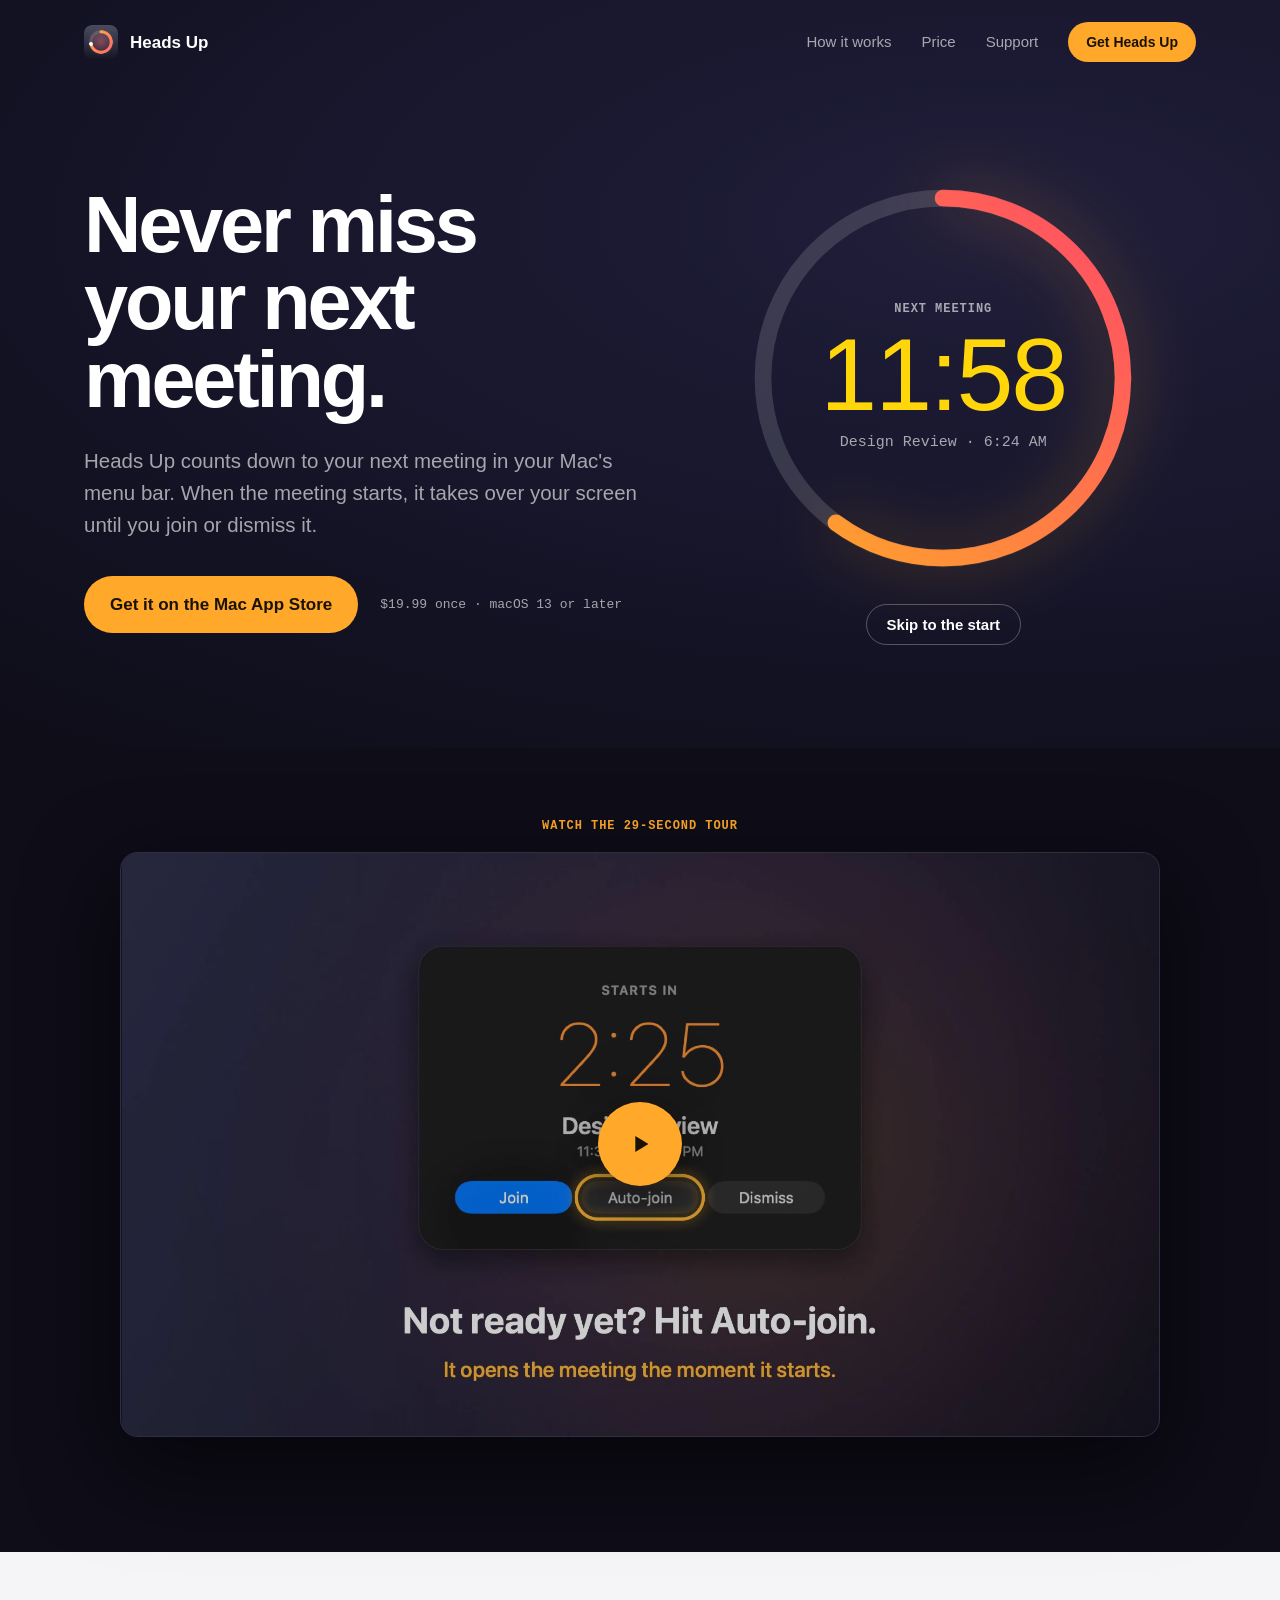
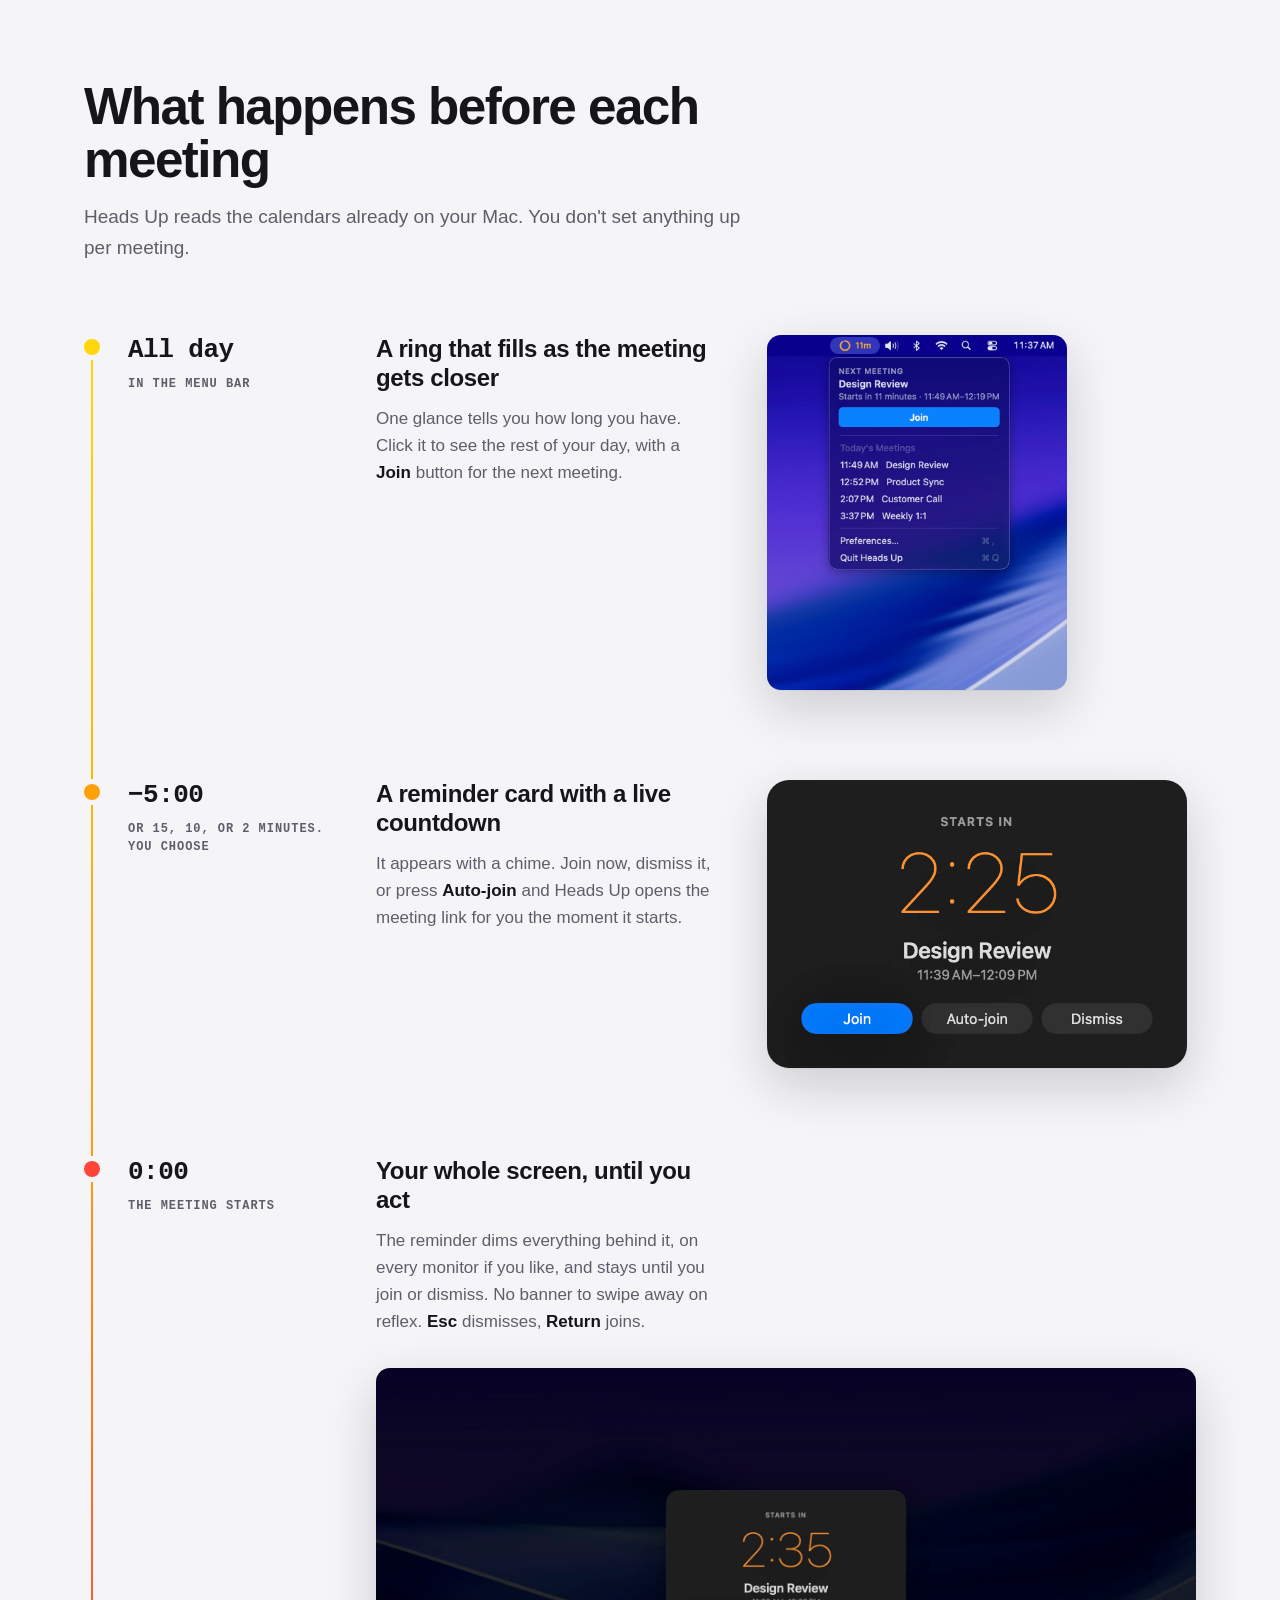
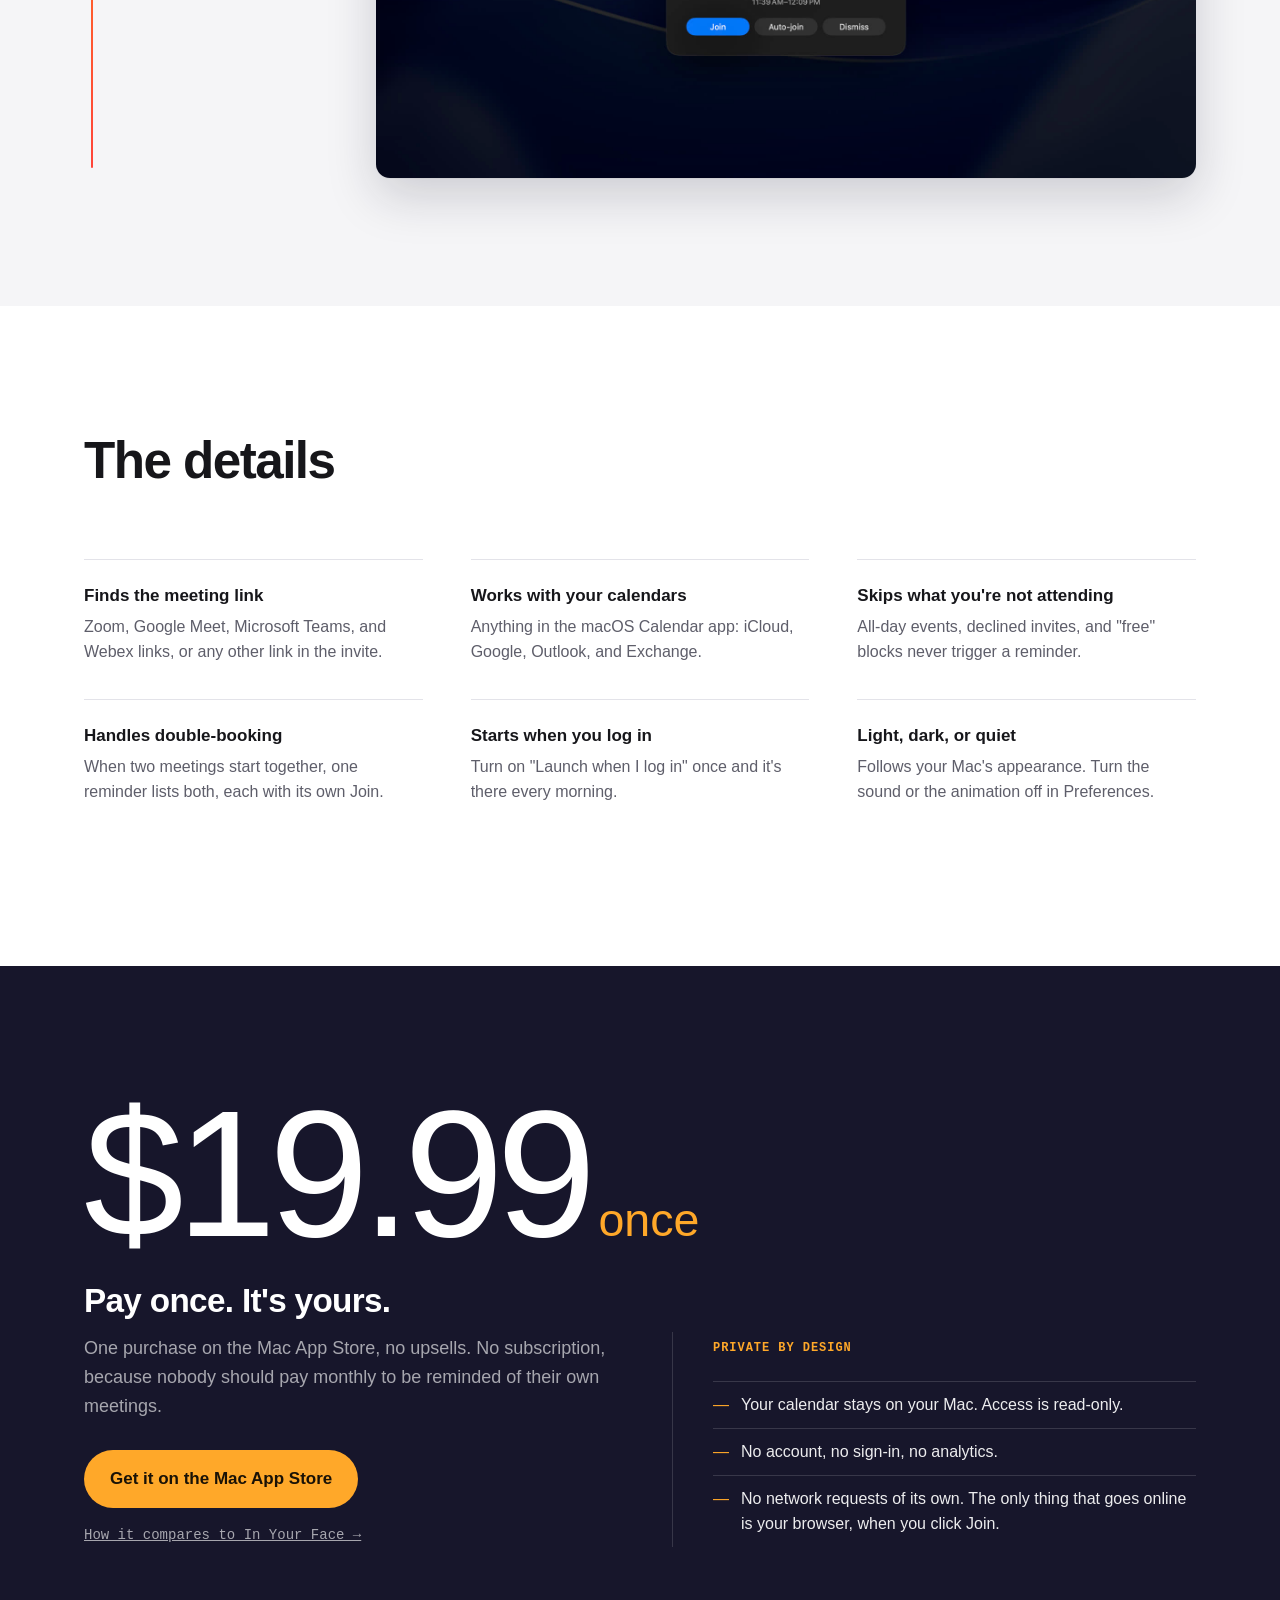
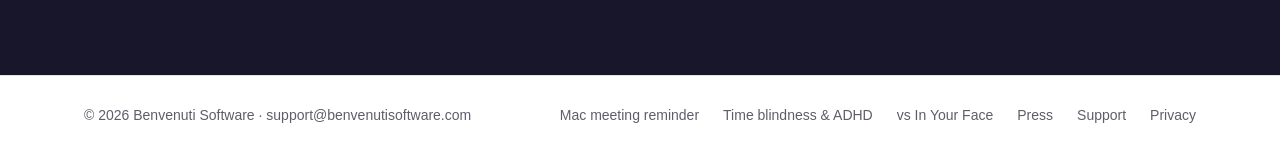
==== commit c8de8bea: "Remove the developer note; keep its subscription line in the price section Co-Authored-By: Claude Op" ====
--- a/index.html
+++ b/index.html
@@ -173,12 +173,6 @@
   .private li { display: flex; gap: 12px; padding: 10px 0; border-top: 1px solid var(--on-dark-3); font-size: 16px; color: var(--on-dark); }
   .private li::before { content: "—"; color: var(--amber); }
 
-  /* ---------- Note from the developer ---------- */
-  .note { padding: clamp(72px, 9vw, 112px) 0; }
-  .note blockquote { margin: 0 auto; max-width: 40em; }
-  .note p { font-size: clamp(19px, 1.8vw, 22px); line-height: 1.6; letter-spacing: -.005em; }
-  .note cite { display: block; margin-top: 20px; font: normal 500 14px/1.4 var(--mono); color: var(--muted); }
-
   footer { border-top: 1px solid var(--line); }
   .foot { display: flex; justify-content: space-between; gap: 16px 32px; flex-wrap: wrap; padding-top: 28px; padding-bottom: 36px; font-size: 14px; color: var(--muted); }
   .foot nav { display: flex; gap: 10px 24px; flex-wrap: wrap; }
@@ -363,7 +357,7 @@
       <div>
         <div class="price" aria-hidden="true">$19.99<small>once</small></div>
         <h2 id="price-title">Pay once. It's yours.</h2>
-        <p>One purchase on the Mac App Store. No subscription, no account, no upsells.</p>
+        <p>One purchase on the Mac App Store, no upsells. No subscription, because nobody should pay monthly to be reminded of their own meetings.</p>
         <a class="get" href="https://apps.apple.com/app/id6794951718" target="_blank" rel="noopener">Get it on the Mac App Store</a><br>
         <a class="compare" href="./vs-in-your-face">How it compares to In Your Face →</a>
       </div>
@@ -378,14 +372,6 @@
     </div>
   </section>
 
-  <section class="note" aria-label="A note from the developer">
-    <div class="wrap">
-      <blockquote>
-        <p>I built Heads Up because I kept missing meetings. Not from not caring: I'd get deep into something and look up too late. Every reminder I tried was too easy to ignore, so I made the one I needed, a countdown I can glance at and a reminder that takes over the screen when it matters. It's a one-time purchase because I didn't want to charge you every month to be reminded of your own meetings.</p>
-        <cite>Brad · Benvenuti Software</cite>
-      </blockquote>
-    </div>
-  </section>
 </main>
 
 <footer>
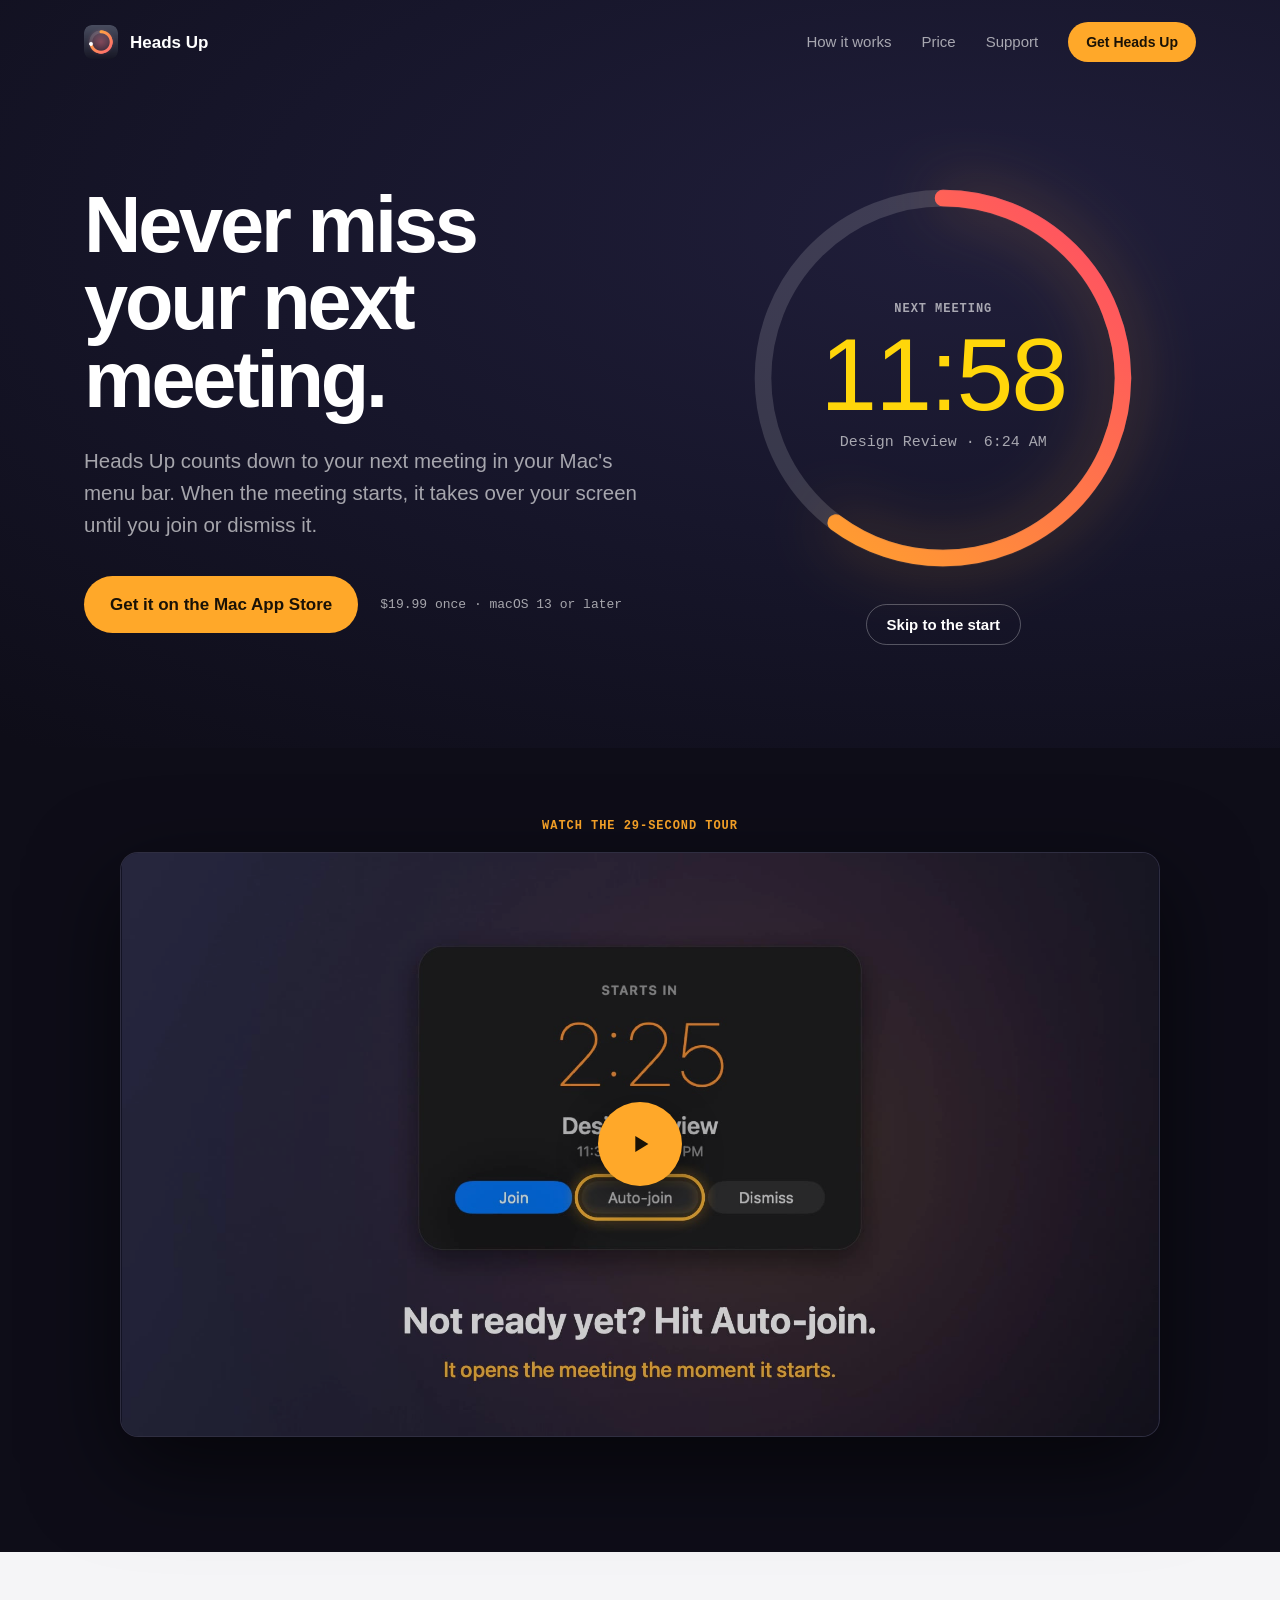
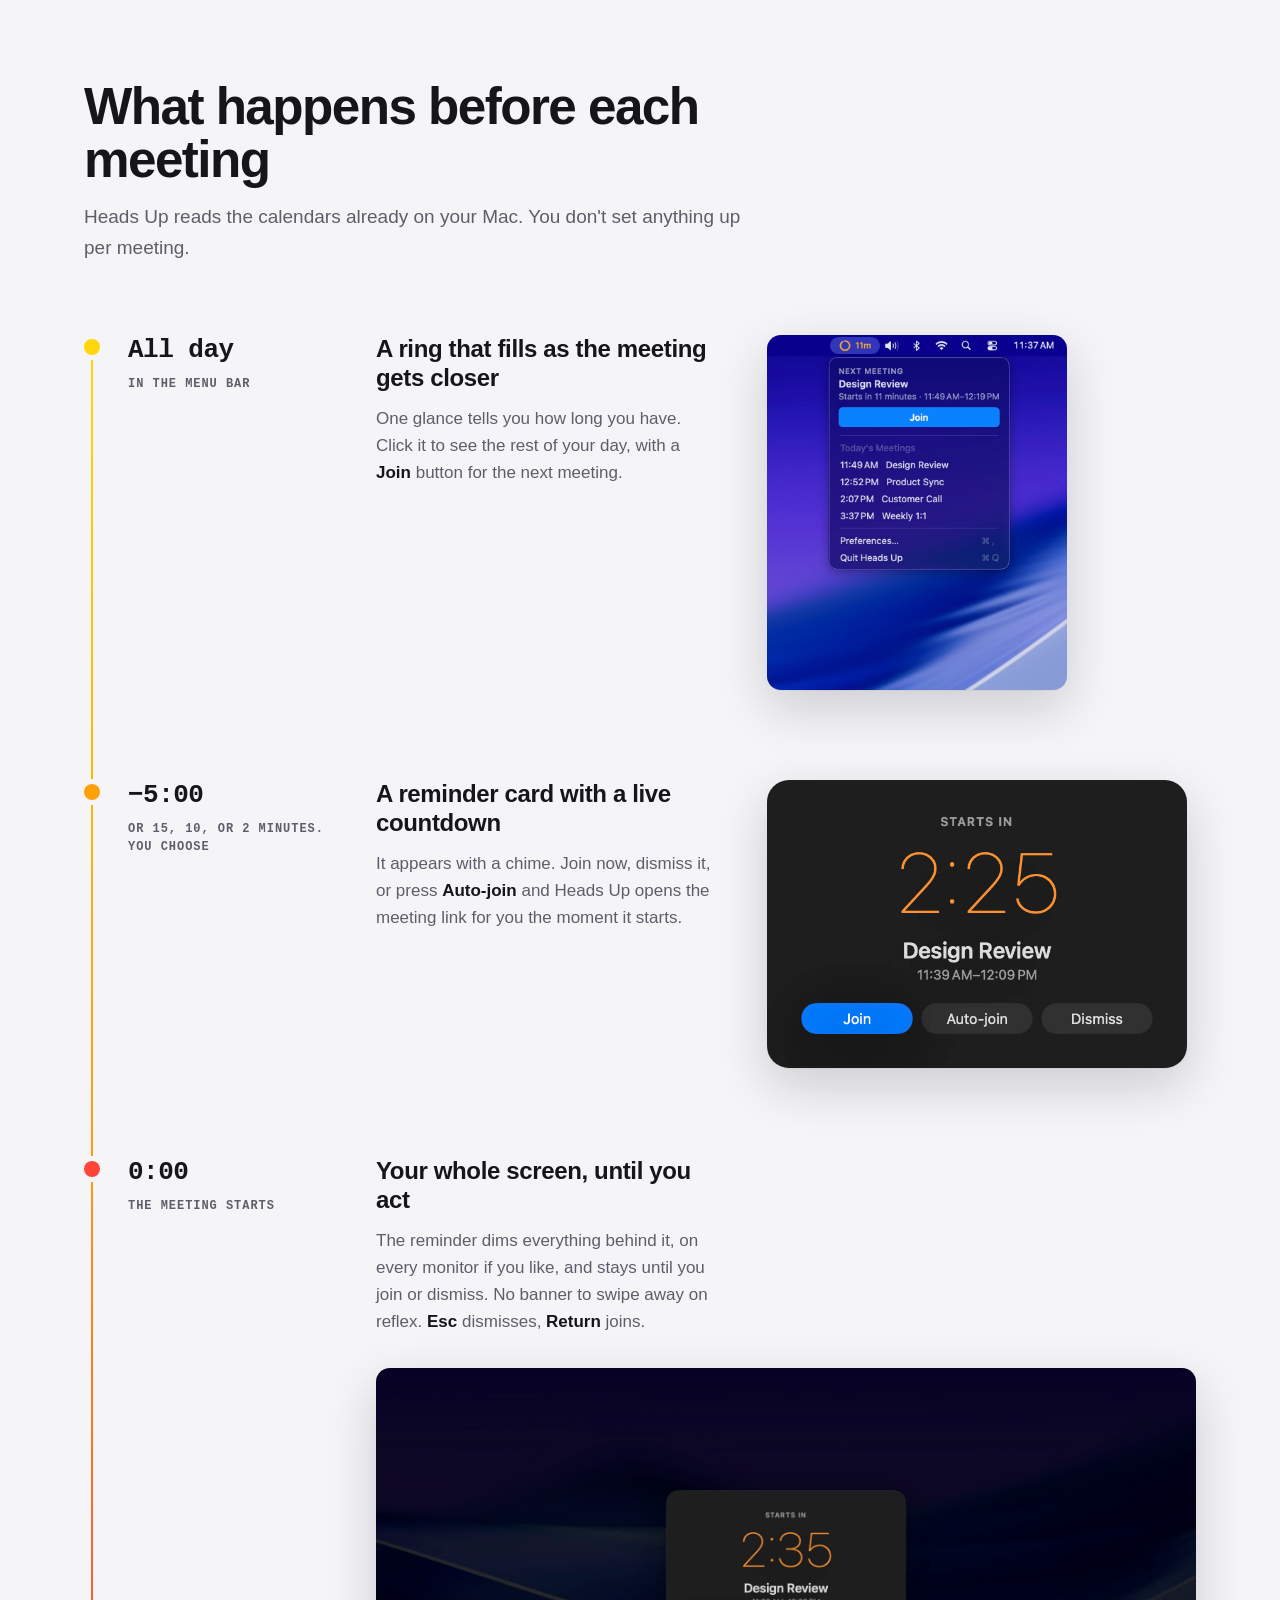
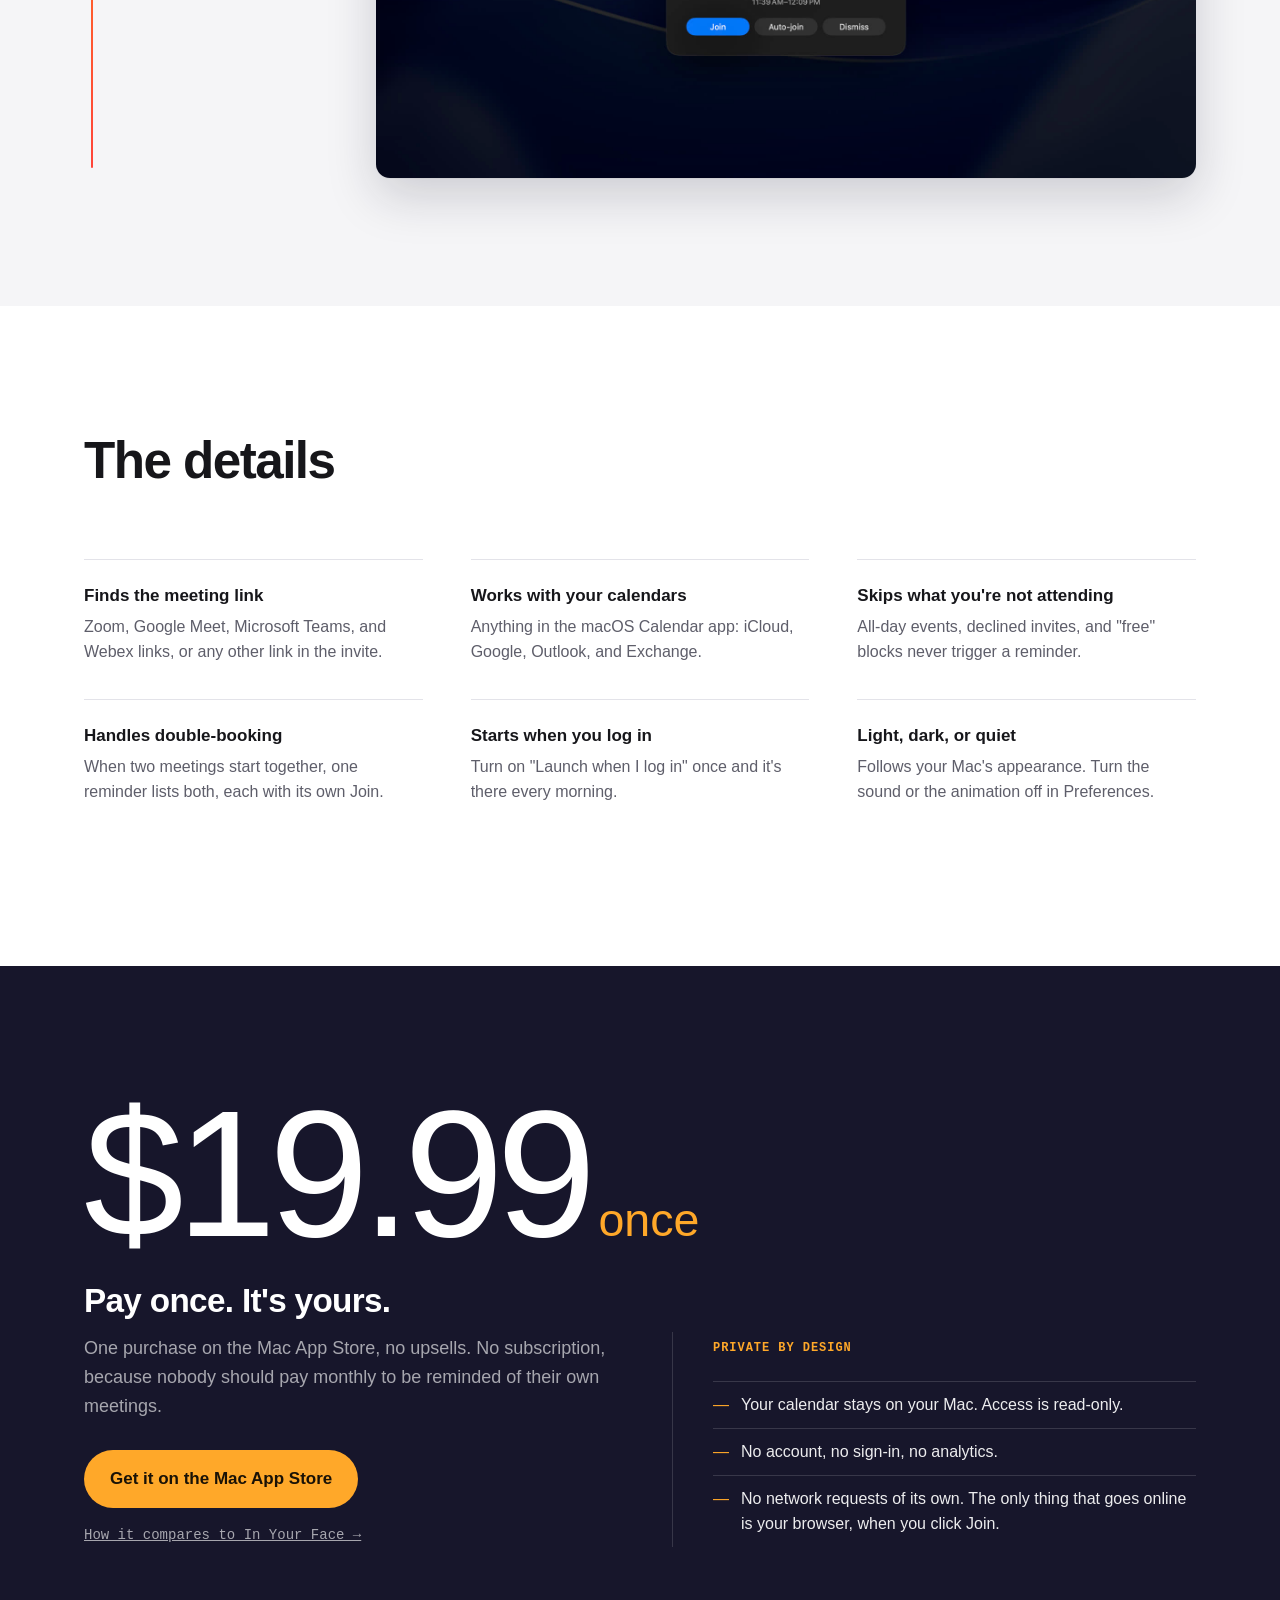
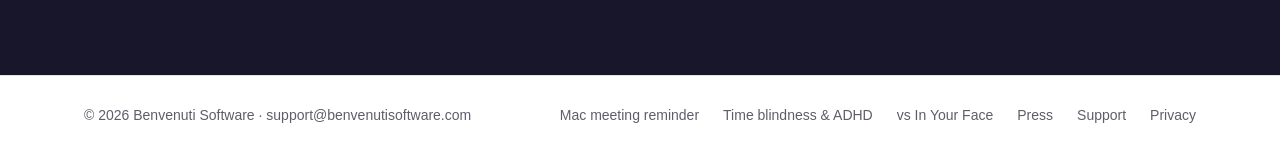
==== commit 2fe31daf: "VideoObject uploadDate: full ISO 8601 datetime with timezone Co-Authored-By: Claude Opus 5.5 <norepl" ====
--- a/index.html
+++ b/index.html
@@ -41,7 +41,7 @@
   "description": "A 29-second tour of Heads Up for Mac: the menu bar countdown, the full-screen meeting reminder, and Auto-join.",
   "thumbnailUrl": "https://headsup.benvenutisoftware.com/video/promo-poster.jpg",
   "contentUrl": "https://headsup.benvenutisoftware.com/video/promo.mp4",
-  "uploadDate": "2026-10-21",
+  "uploadDate": "2026-10-21T12:00:00-07:00",
   "duration": "PT29S"
 }
 </script>
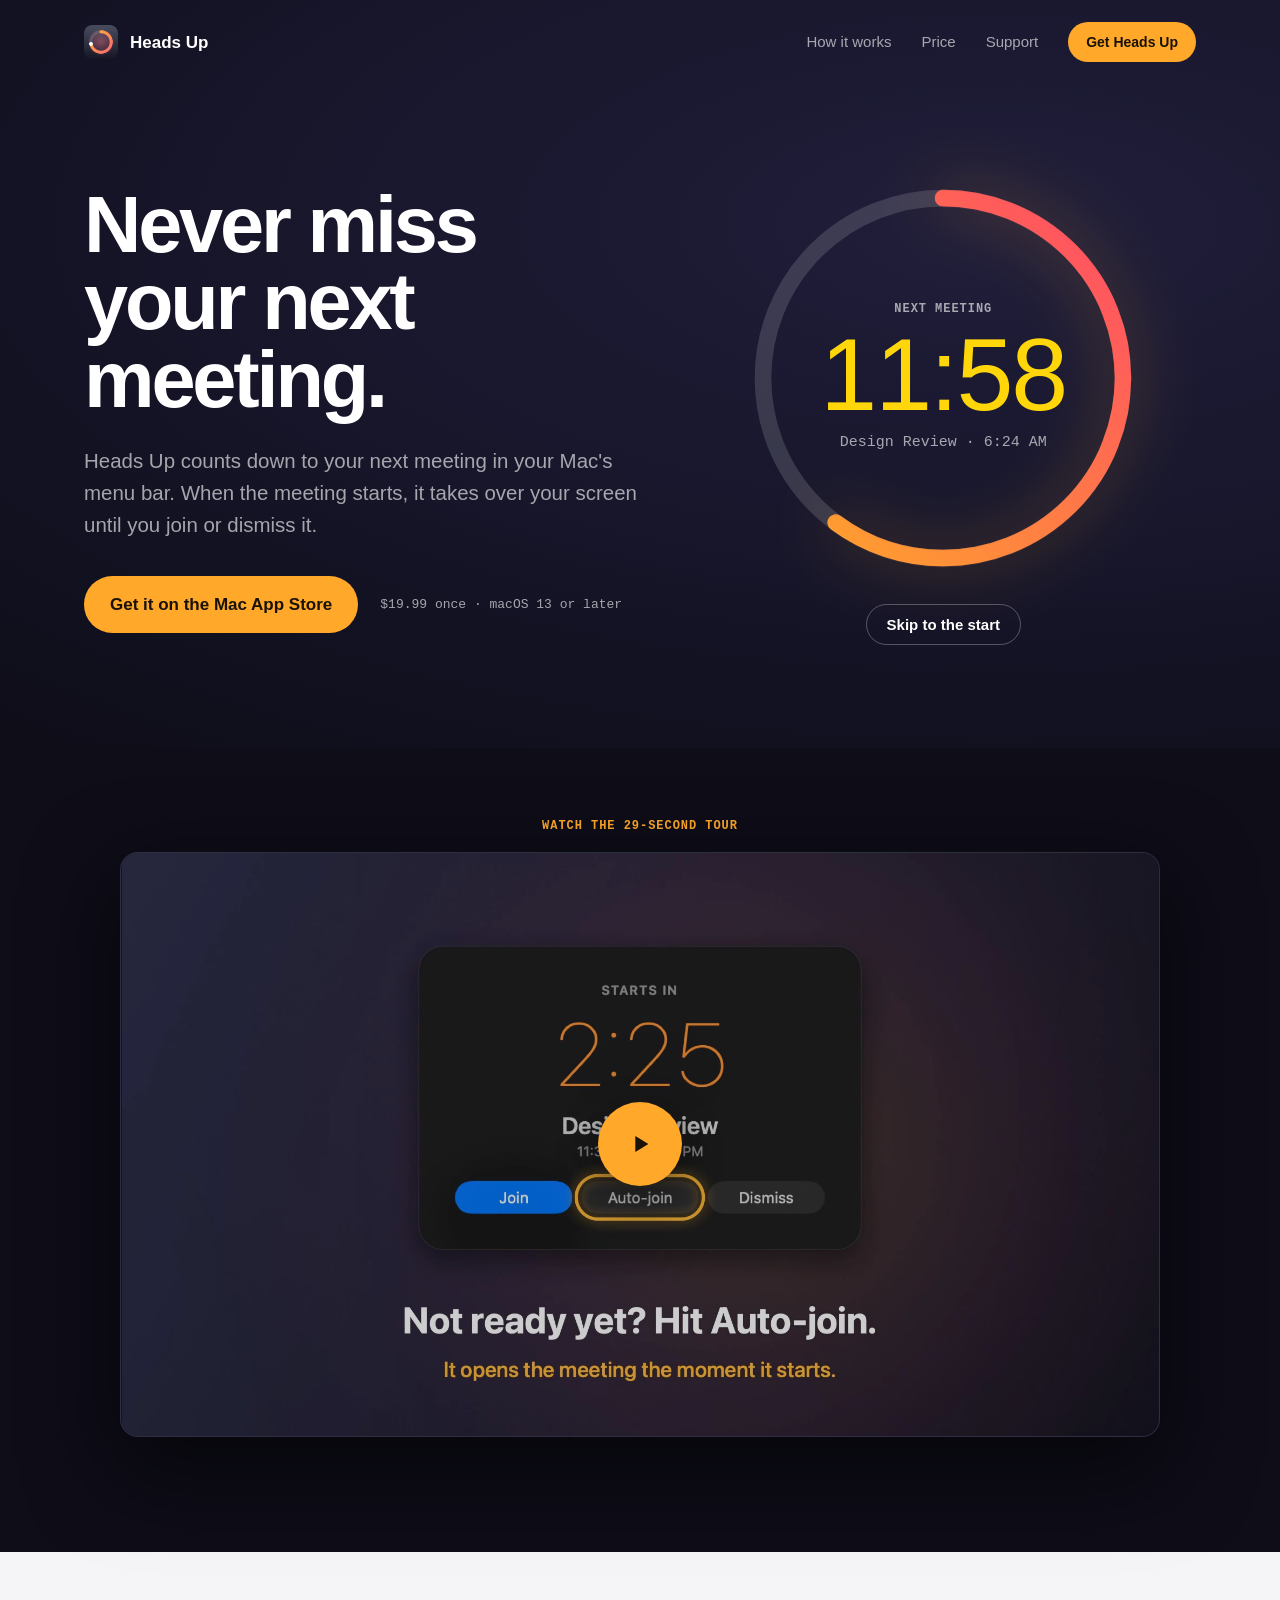
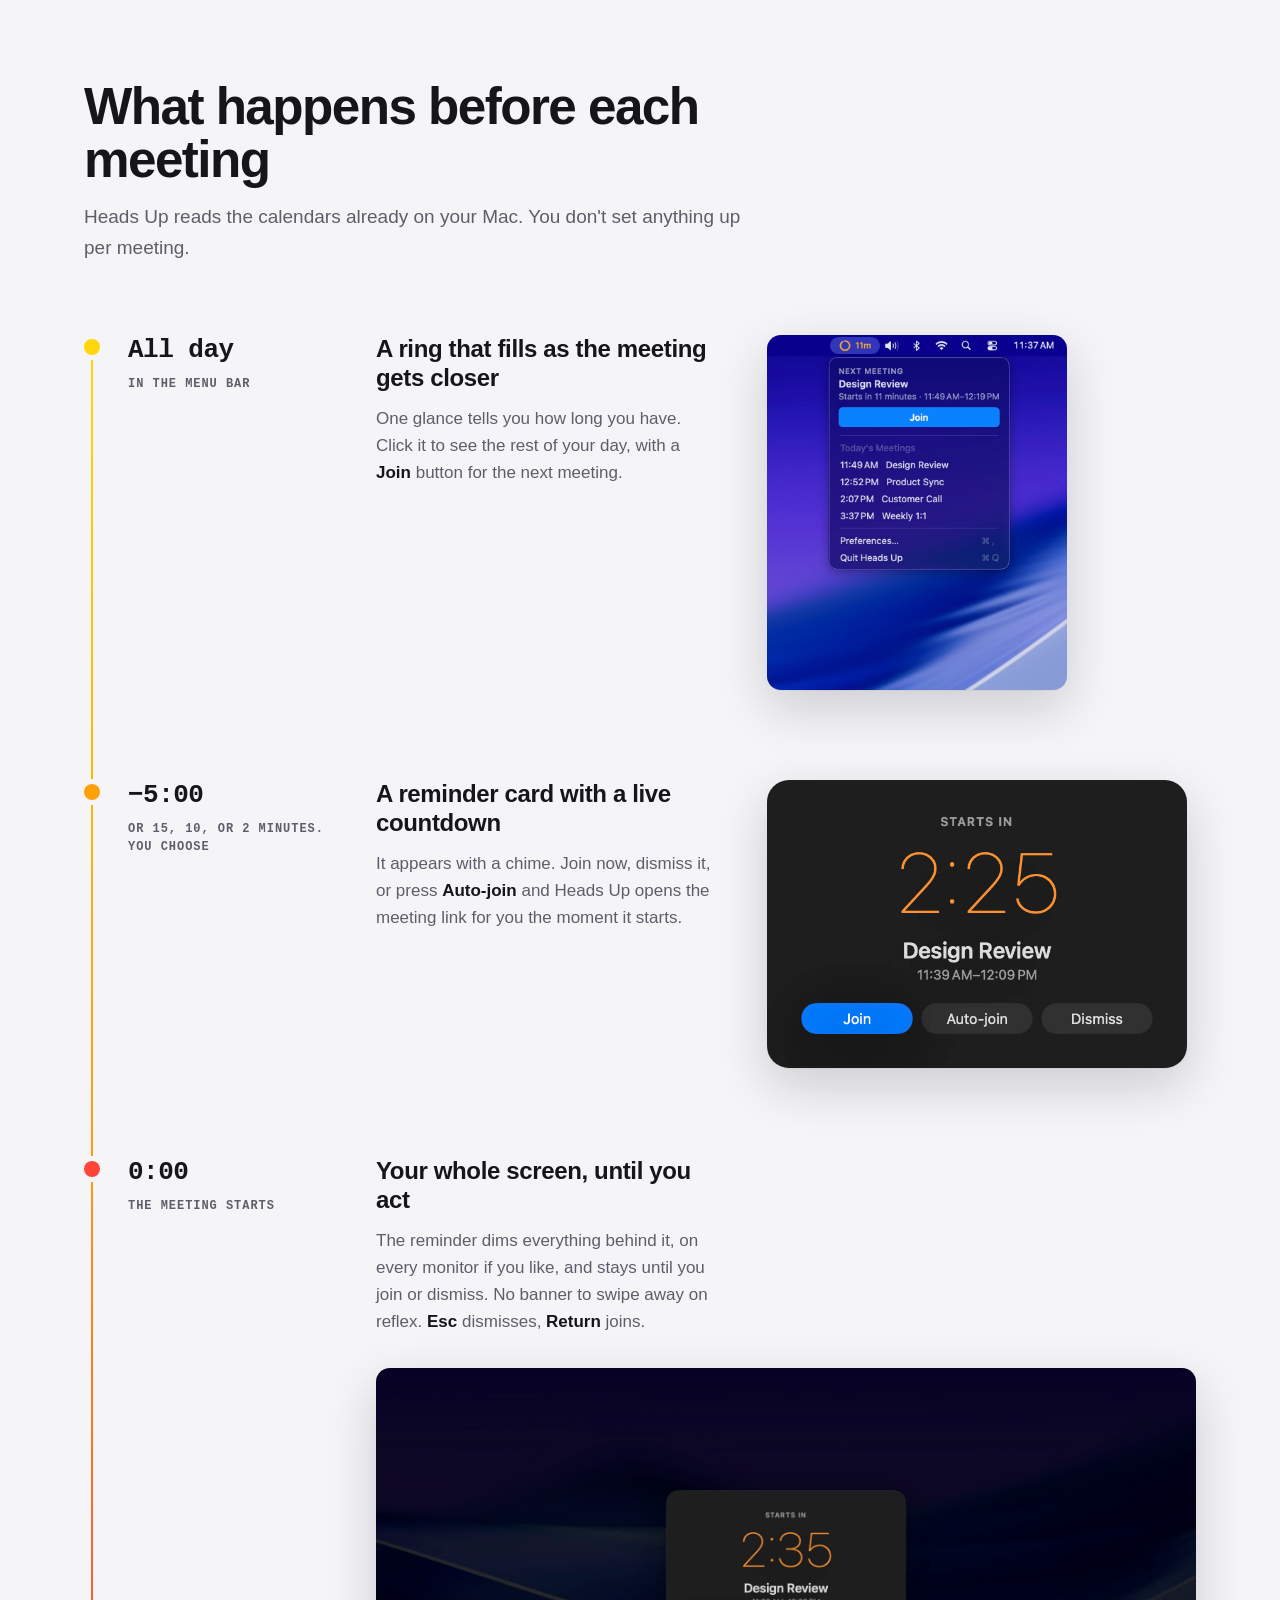
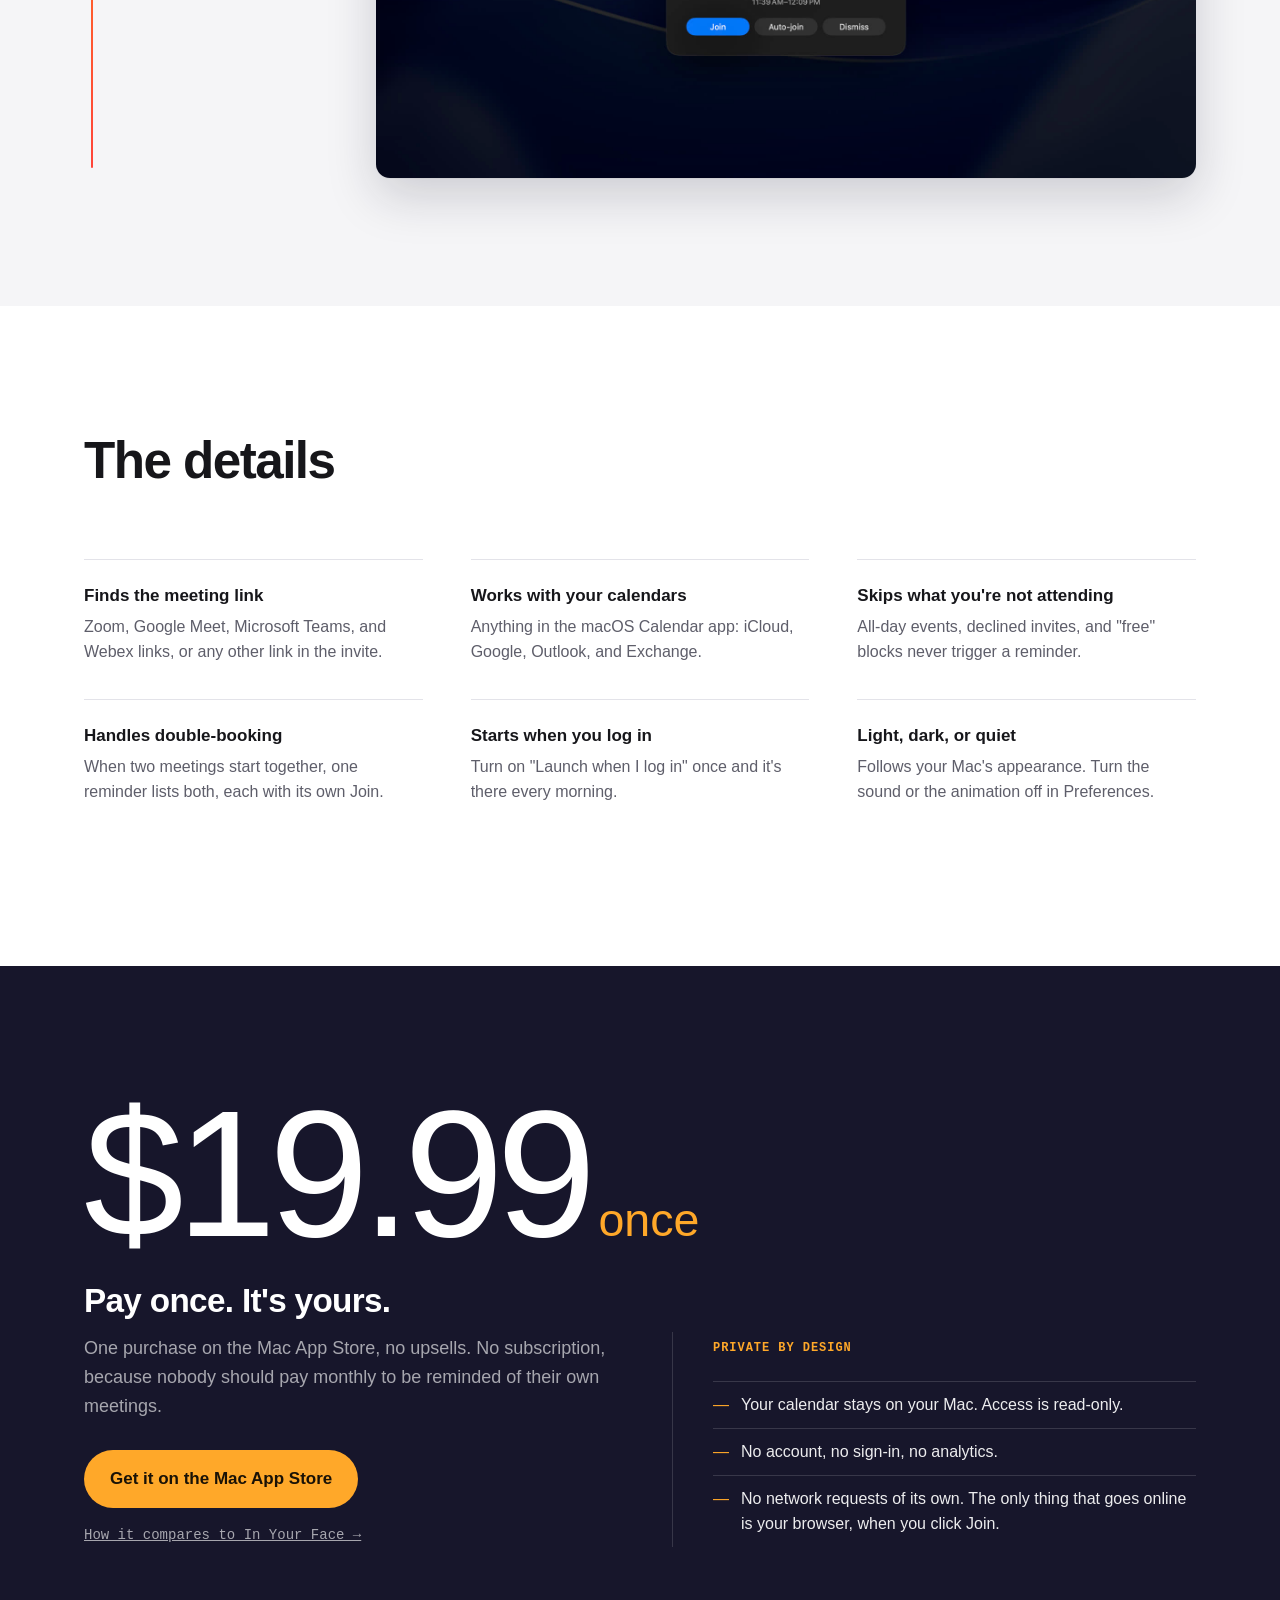
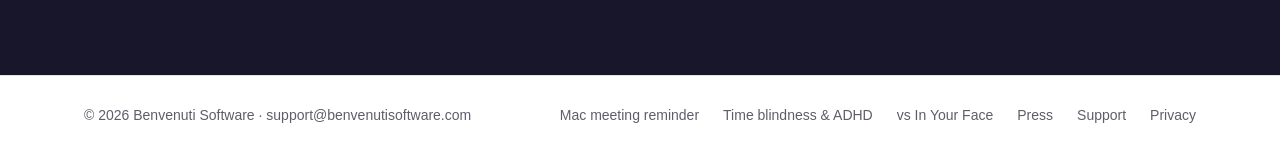
==== commit f35f219a: "App Store buttons use per-page campaign links (pt=427591, ct=web-*) Co-Authored-By: Claude Opus 5.5 " ====
--- a/index.html
+++ b/index.html
@@ -251,7 +251,7 @@
       <a href="#how">How it works</a>
       <a href="#price">Price</a>
       <a href="./support">Support</a>
-      <a class="get get-sm" href="https://apps.apple.com/app/id6794951718" target="_blank" rel="noopener">Get Heads Up</a>
+      <a class="get get-sm" href="https://apps.apple.com/app/apple-store/id6794951718?pt=427591&amp;ct=web-home&amp;mt=8" target="_blank" rel="noopener">Get Heads Up</a>
     </nav>
   </div>
 
@@ -260,7 +260,7 @@
       <h1>Never miss your next meeting.</h1>
       <p class="hero-sub">Heads Up counts down to your next meeting in your Mac's menu bar. When the meeting starts, it takes over your screen until you join or dismiss it.</p>
       <div class="hero-cta">
-        <a class="get" href="https://apps.apple.com/app/id6794951718" target="_blank" rel="noopener">Get it on the Mac App Store</a>
+        <a class="get" href="https://apps.apple.com/app/apple-store/id6794951718?pt=427591&amp;ct=web-home&amp;mt=8" target="_blank" rel="noopener">Get it on the Mac App Store</a>
         <span class="fine">$19.99 once · macOS 13 or later</span>
       </div>
     </div>
@@ -358,7 +358,7 @@
         <div class="price" aria-hidden="true">$19.99<small>once</small></div>
         <h2 id="price-title">Pay once. It's yours.</h2>
         <p>One purchase on the Mac App Store, no upsells. No subscription, because nobody should pay monthly to be reminded of their own meetings.</p>
-        <a class="get" href="https://apps.apple.com/app/id6794951718" target="_blank" rel="noopener">Get it on the Mac App Store</a><br>
+        <a class="get" href="https://apps.apple.com/app/apple-store/id6794951718?pt=427591&amp;ct=web-home&amp;mt=8" target="_blank" rel="noopener">Get it on the Mac App Store</a><br>
         <a class="compare" href="./vs-in-your-face">How it compares to In Your Face →</a>
       </div>
       <div class="private">
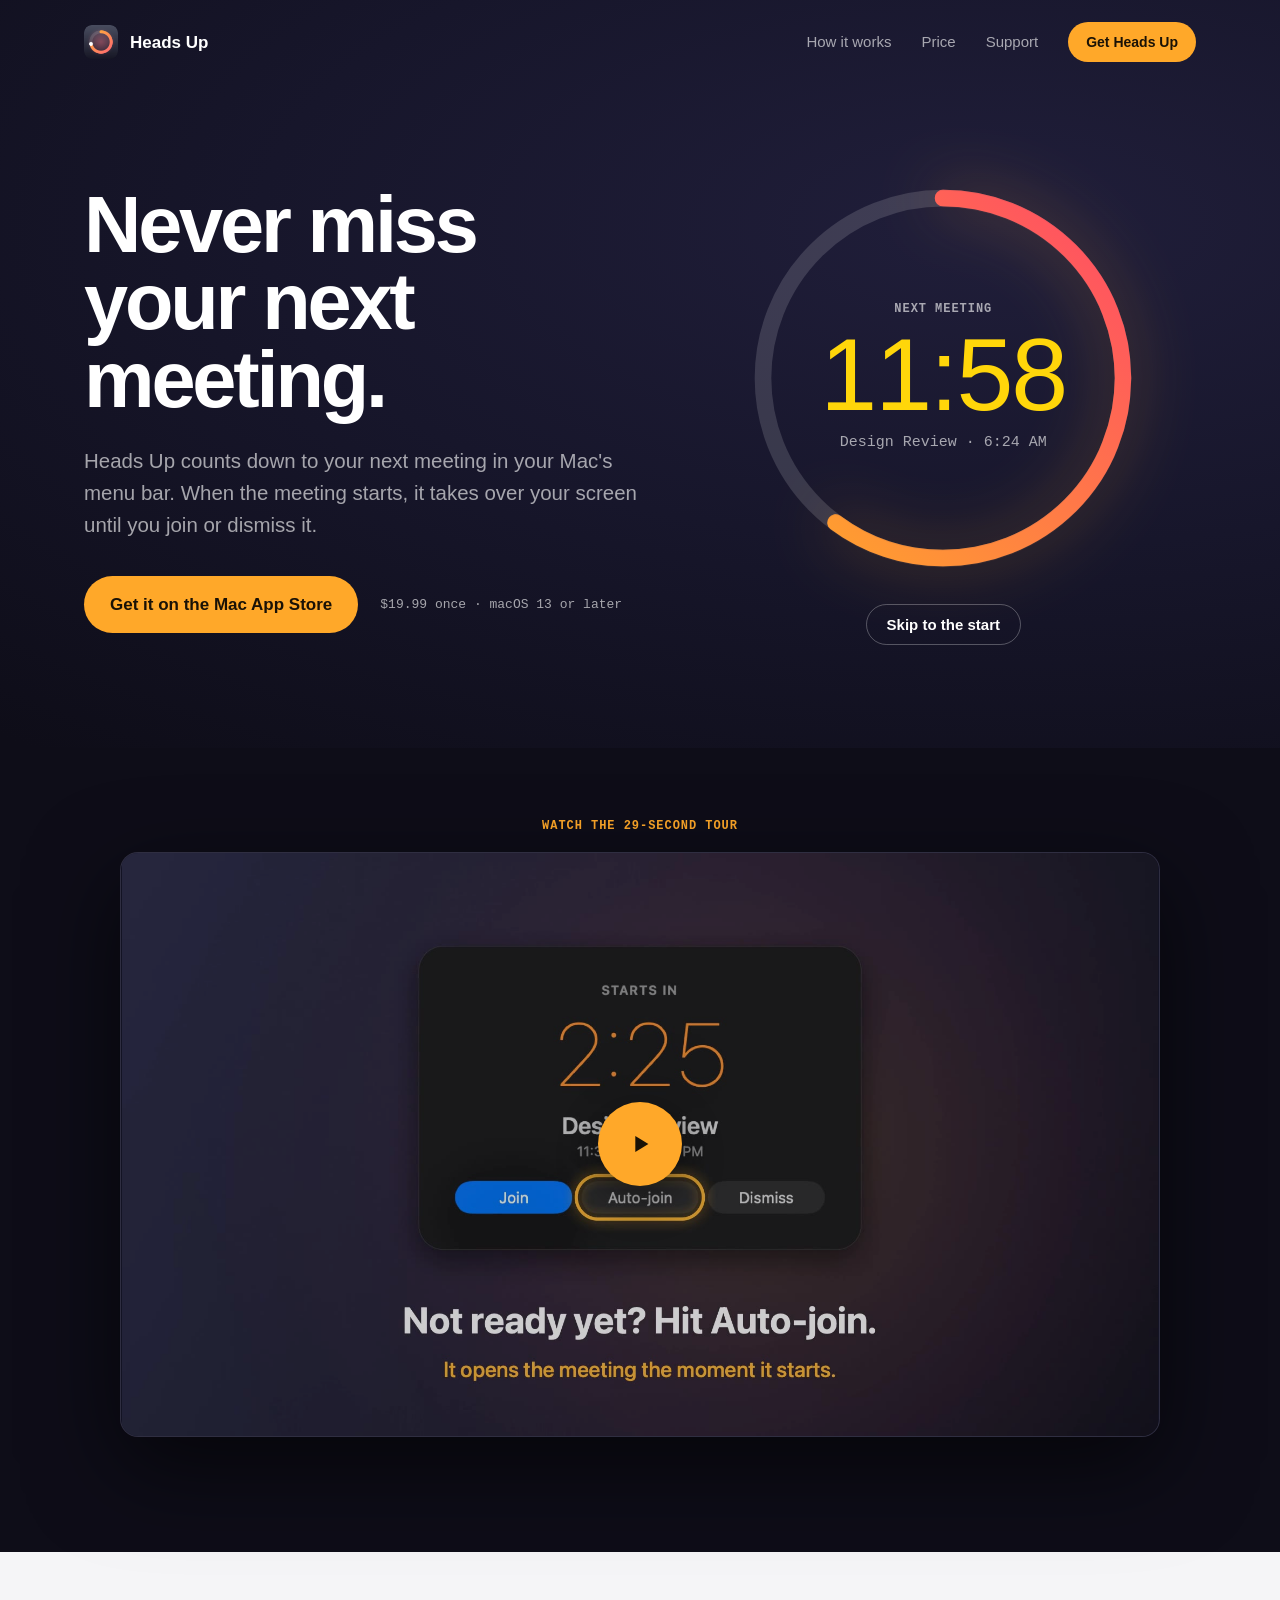
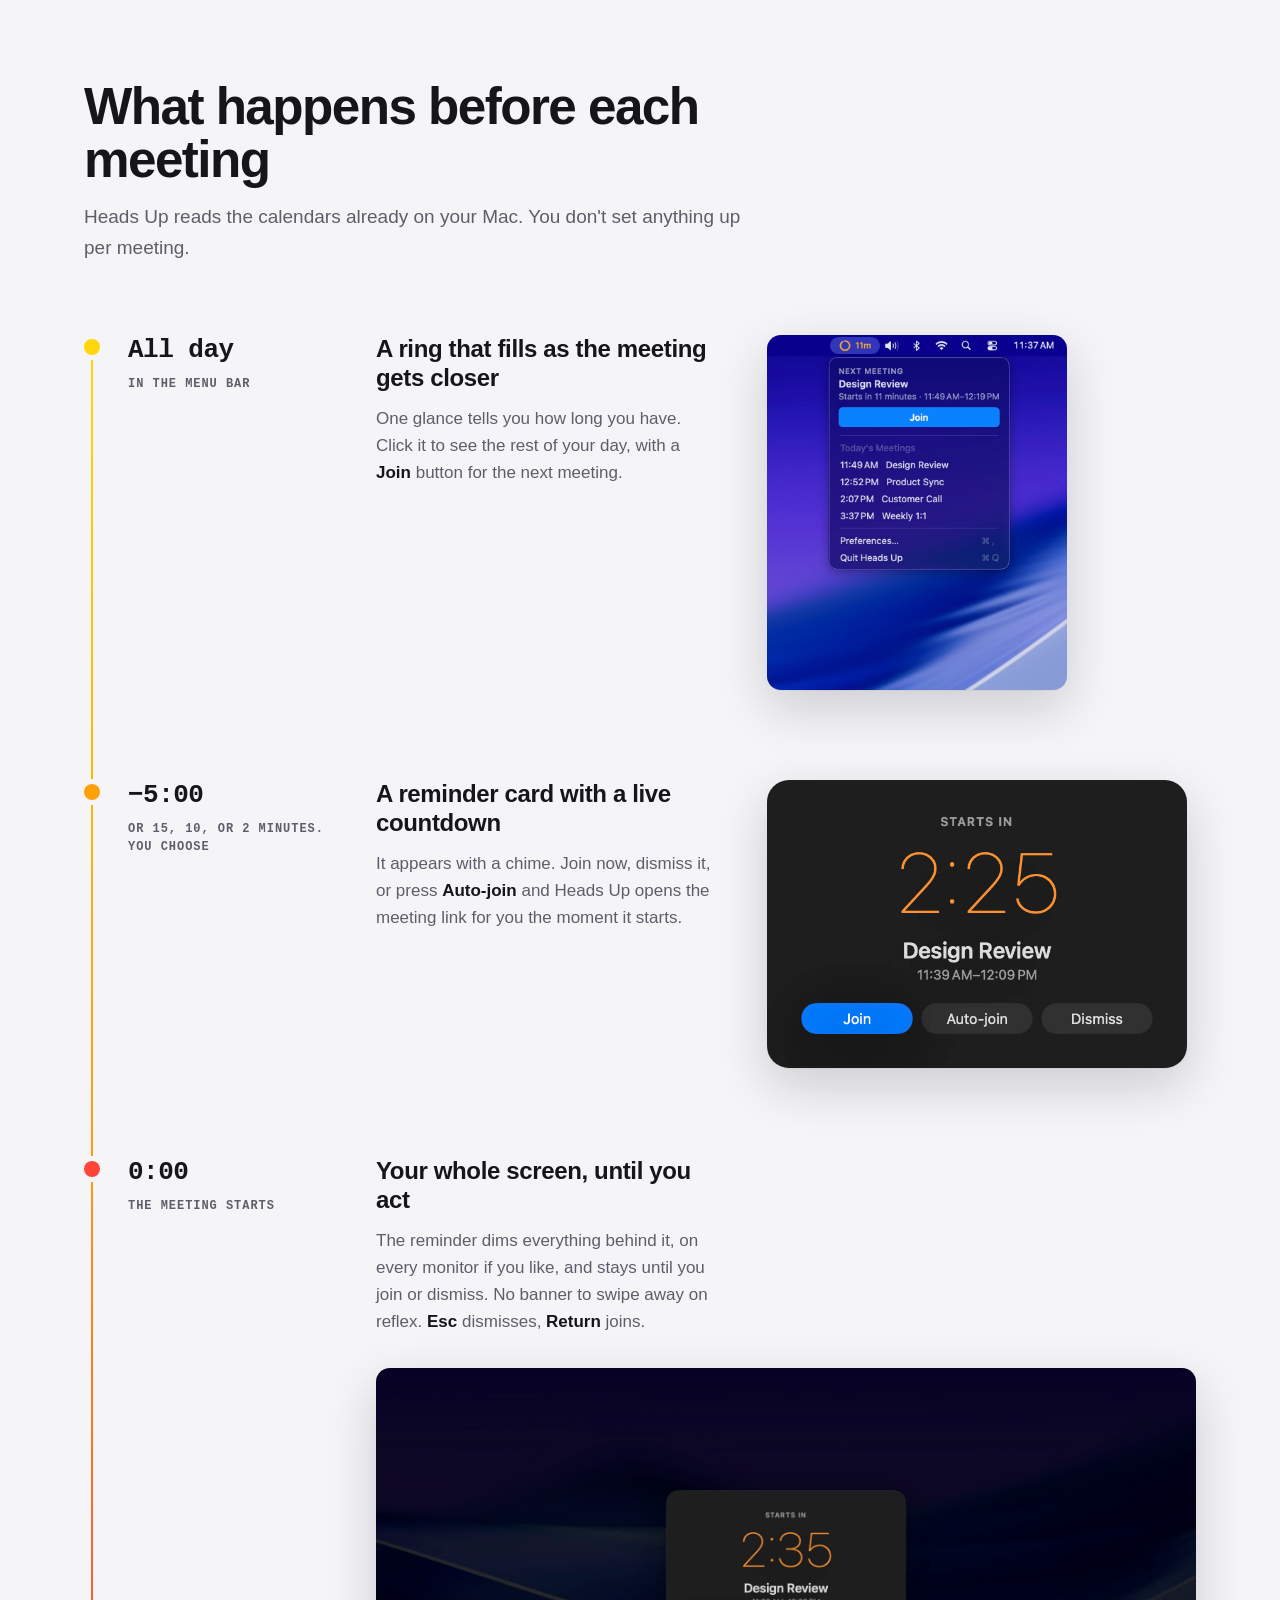
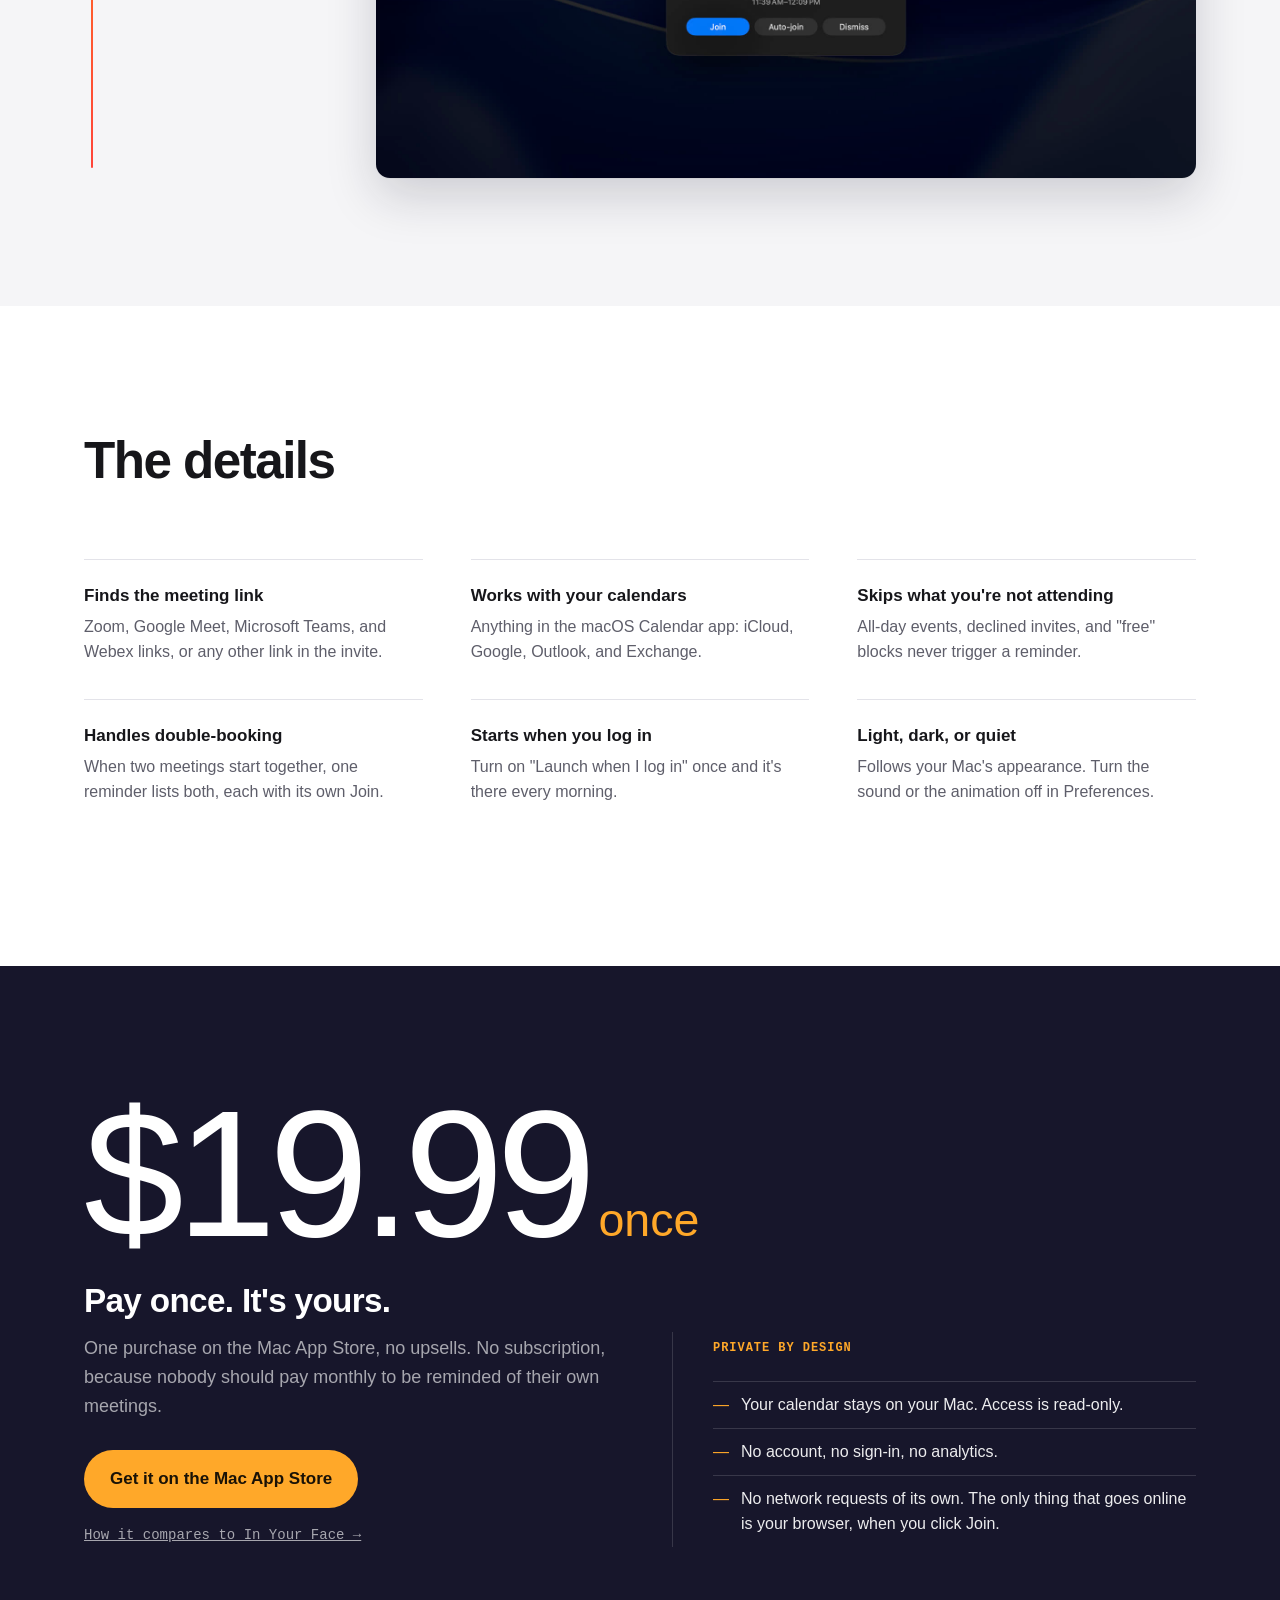
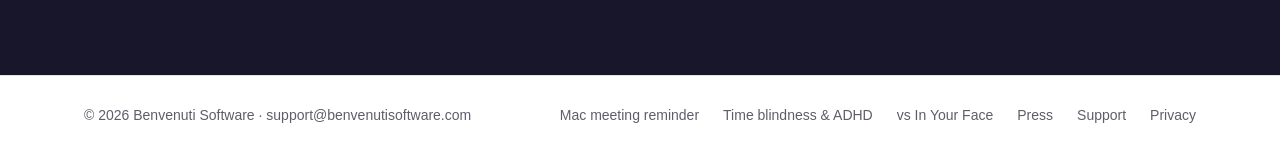
==== commit 6be8edad: "Add Cloudflare Web Analytics; update website section of privacy policy Co-Authored-By: Claude Opus 5" ====
--- a/index.html
+++ b/index.html
@@ -511,5 +511,6 @@
   setInterval(tick, 250);
 })();
 </script>
+<!-- Cloudflare Web Analytics --><script type='module' src='https://static.cloudflareinsights.com/beacon.min.js' data-cf-beacon='{"token": "0b0d71506e574d80b046dca130797587"}'></script><!-- End Cloudflare Web Analytics -->
 </body>
 </html>
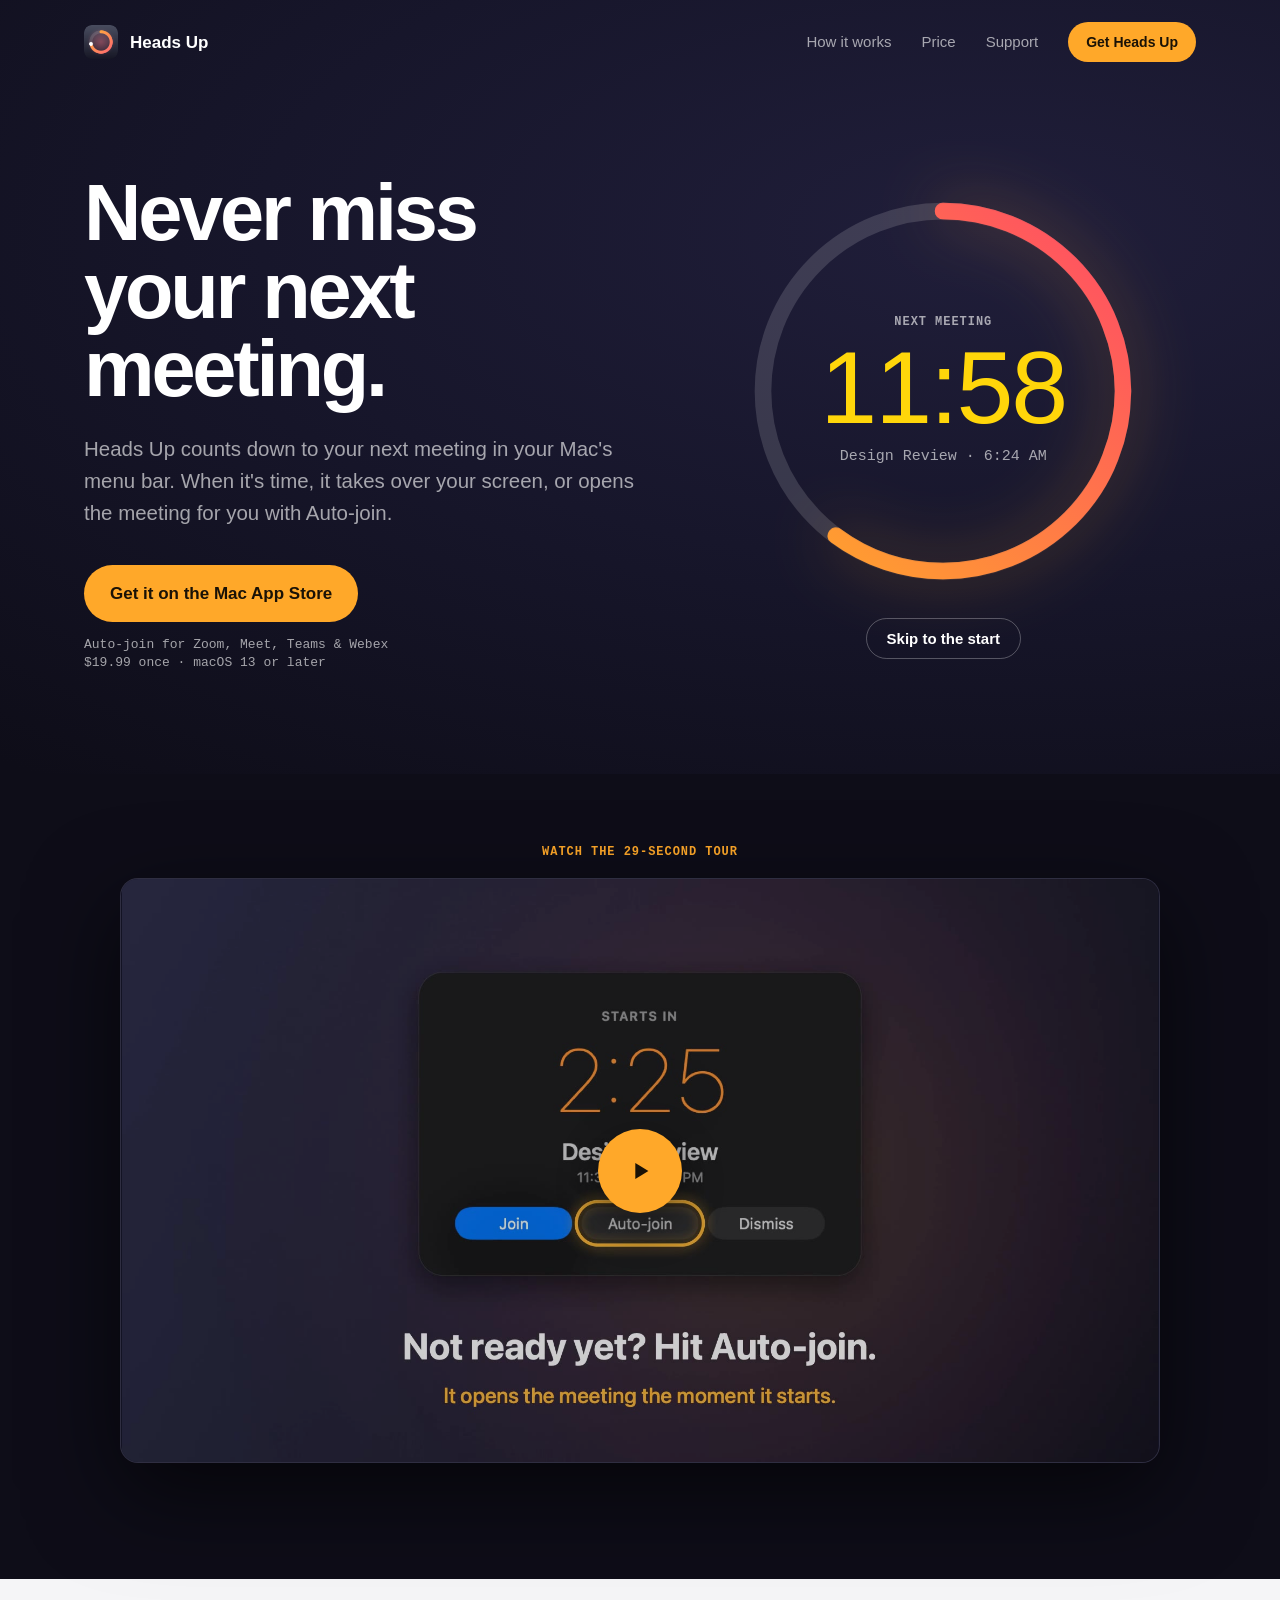
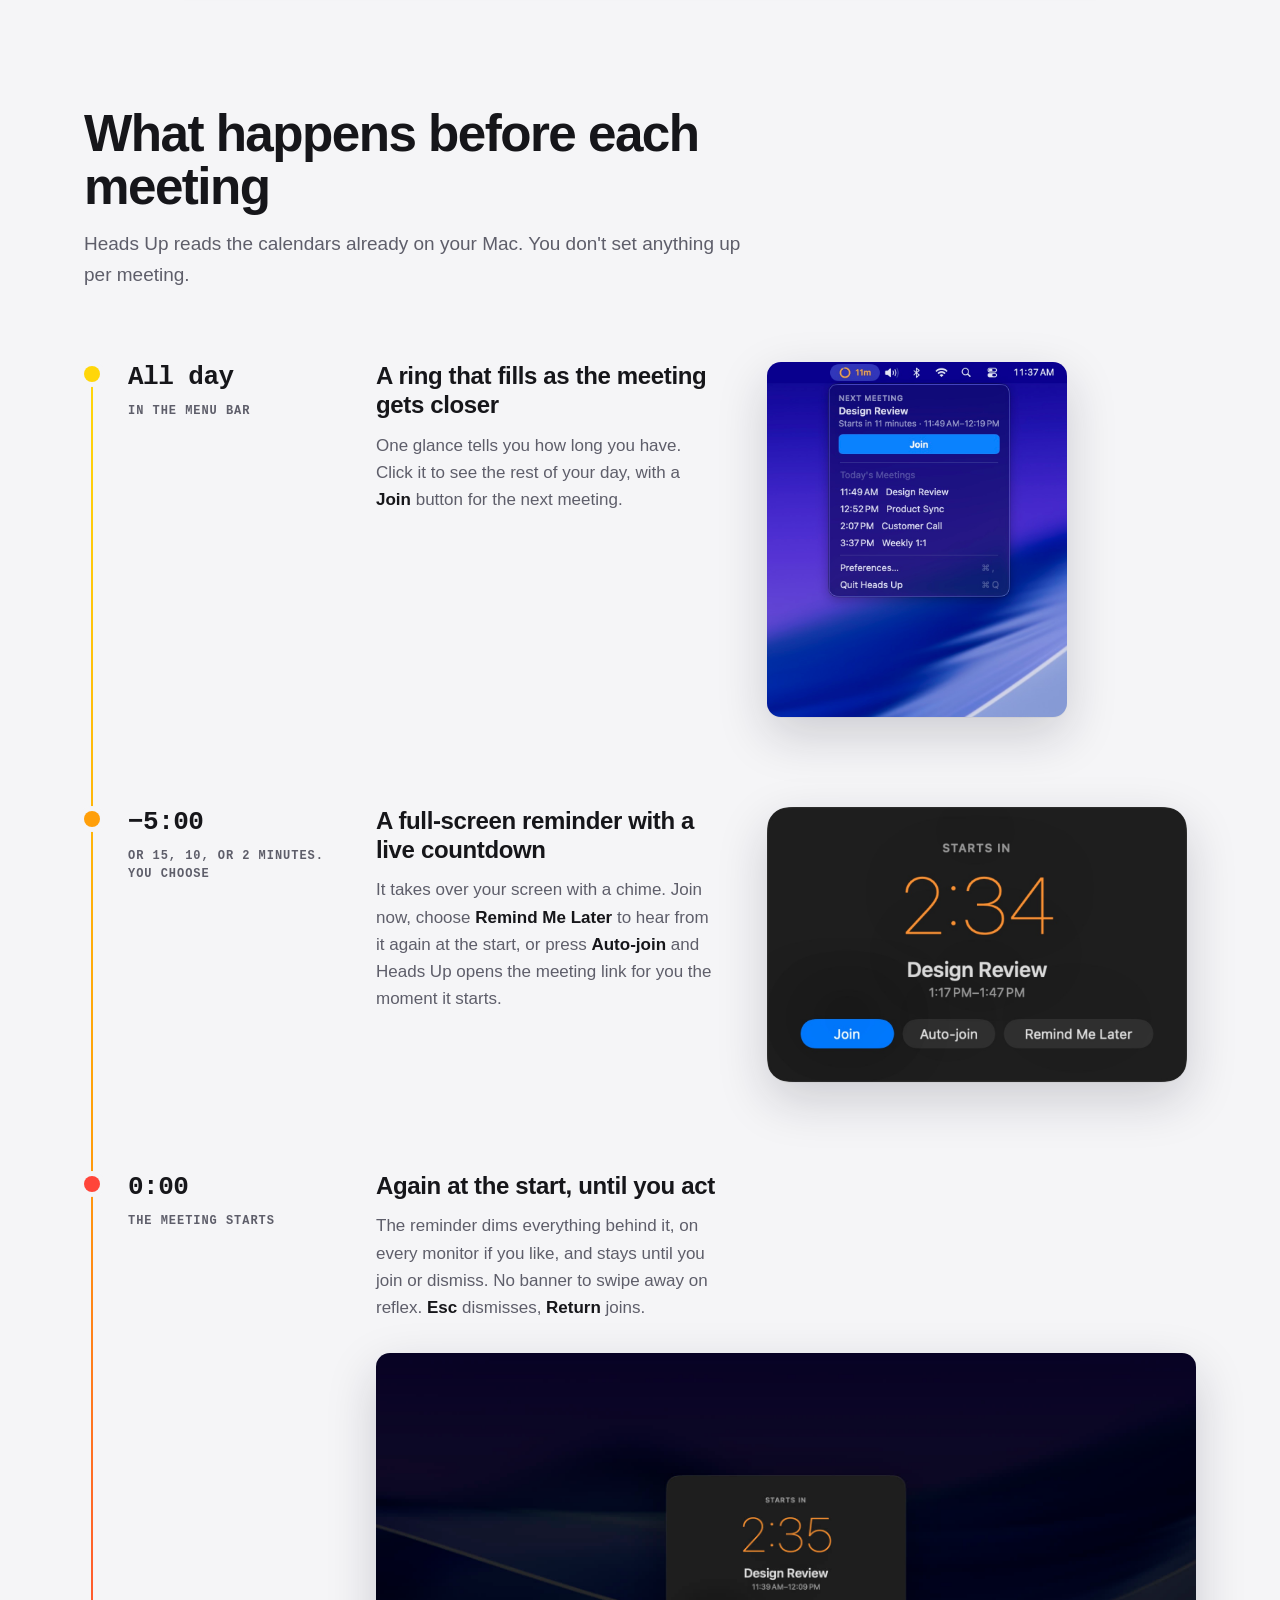
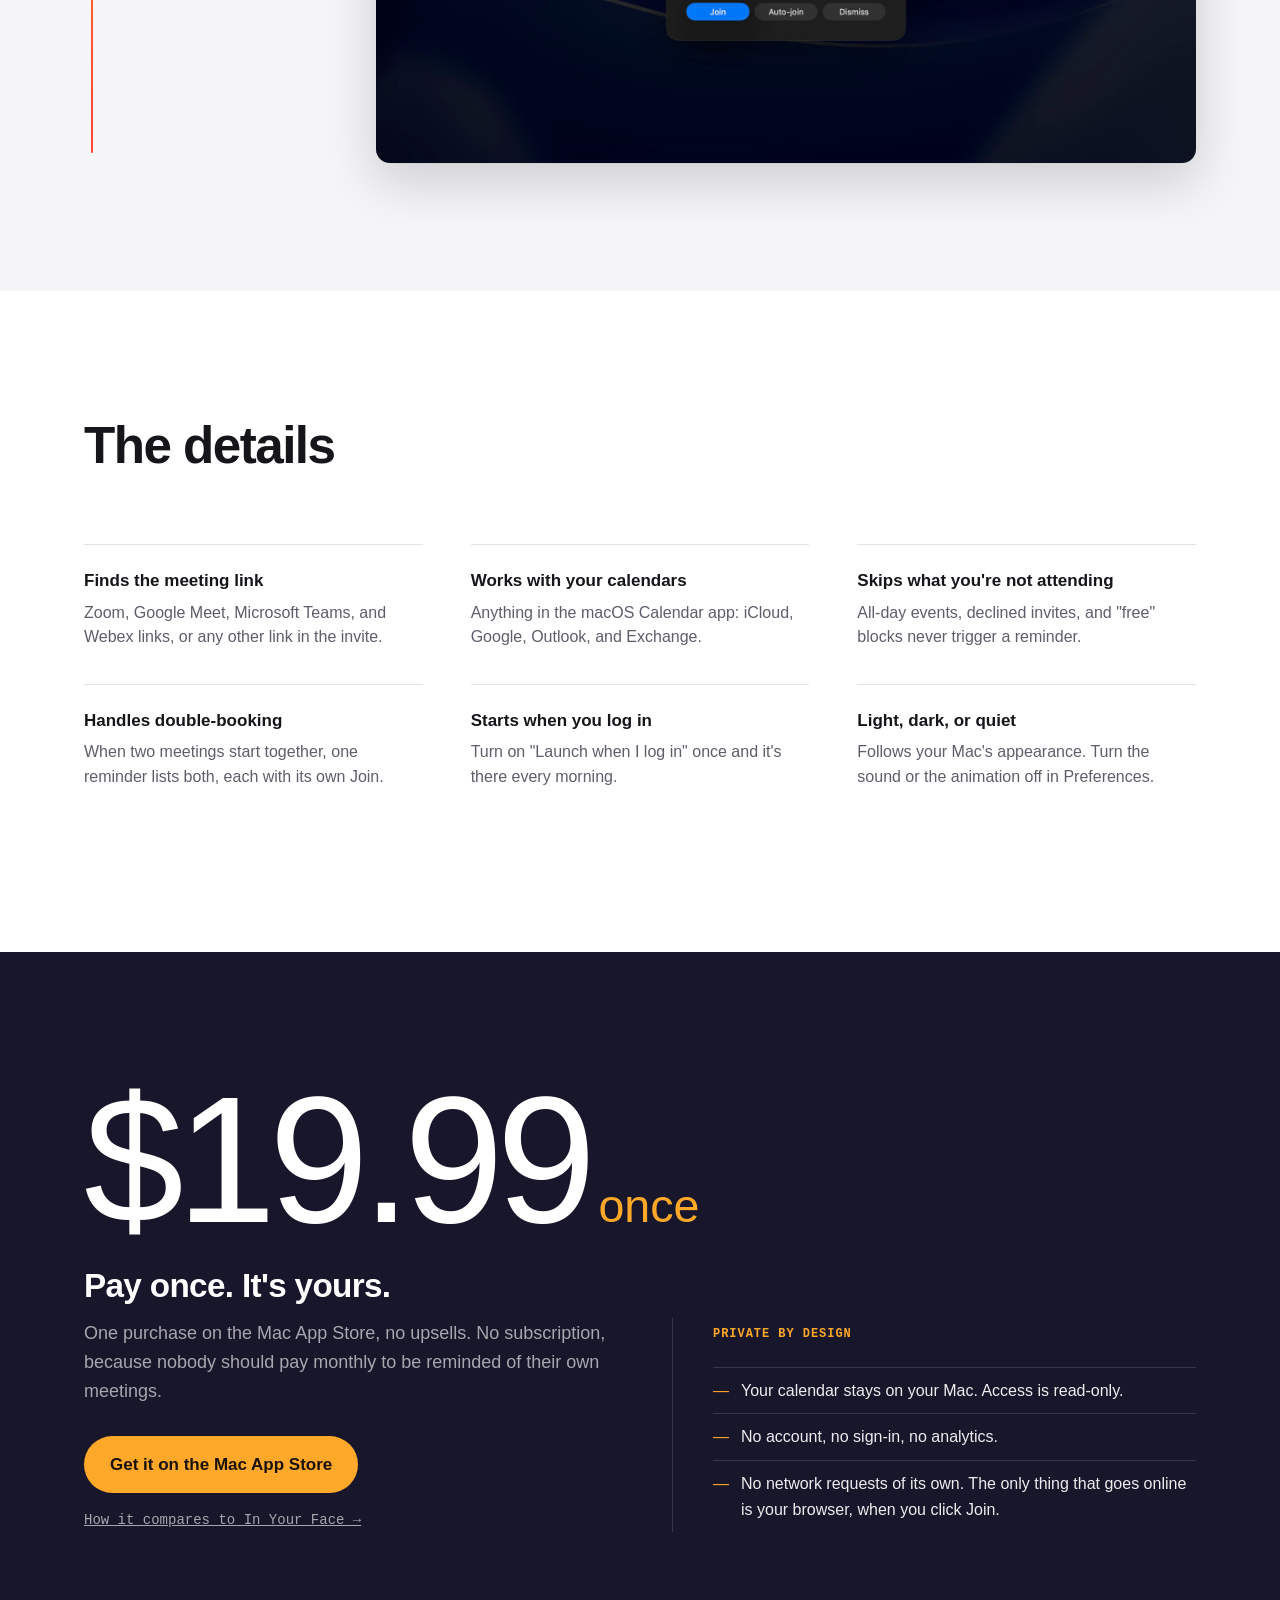
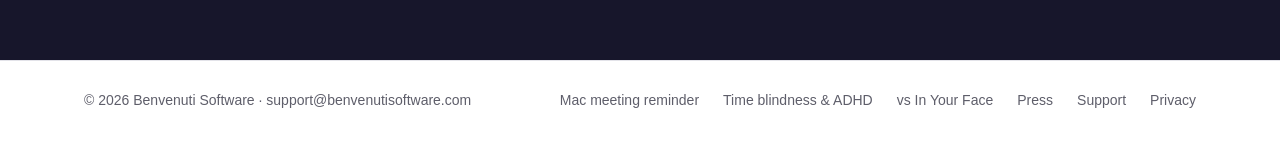
==== commit c8c1153c: "Lead with Auto-join; reminders are full screen before and at start" ====
--- a/index.html
+++ b/index.html
@@ -3,22 +3,22 @@
 <head>
 <meta charset="utf-8">
 <meta name="viewport" content="width=device-width, initial-scale=1">
-<title>Heads Up — Meeting Reminders in Your Mac Menu Bar</title>
-<meta name="description" content="Heads Up counts down to your next meeting in your Mac's menu bar and takes over your screen the moment it starts. $19.99 once. No account, no tracking.">
+<title>Heads Up — Meeting Reminders &amp; Auto-join for Mac</title>
+<meta name="description" content="A Mac menu bar countdown to your next meeting, a full-screen reminder when it starts, and Auto-join that opens Zoom, Meet, or Teams for you. $19.99 once. No account, no tracking.">
 <link rel="canonical" href="https://headsup.benvenutisoftware.com/">
 <link rel="icon" href="./favicon.svg" type="image/svg+xml">
 <meta name="theme-color" content="#17162B">
 <meta property="og:type" content="website">
 <meta property="og:site_name" content="Heads Up">
-<meta property="og:title" content="Heads Up — Meeting Reminders in Your Mac Menu Bar">
-<meta property="og:description" content="Counts down to your next meeting in your menu bar, takes over your screen when it starts. $19.99 once — no subscription.">
+<meta property="og:title" content="Heads Up — Meeting Reminders &amp; Auto-join for Mac">
+<meta property="og:description" content="Counts down to your next meeting in your menu bar, takes over your screen when it's time, and Auto-join opens the meeting for you. $19.99 once — no subscription.">
 <meta property="og:url" content="https://headsup.benvenutisoftware.com/">
 <meta property="og:image" content="https://headsup.benvenutisoftware.com/social.png">
 <meta property="og:image:width" content="1200">
 <meta property="og:image:height" content="630">
 <meta name="twitter:card" content="summary_large_image">
-<meta name="twitter:title" content="Heads Up — Meeting Reminders in Your Mac Menu Bar">
-<meta name="twitter:description" content="Counts down to your next meeting in your menu bar, takes over your screen when it starts. $19.99 once — no subscription.">
+<meta name="twitter:title" content="Heads Up — Meeting Reminders &amp; Auto-join for Mac">
+<meta name="twitter:description" content="Counts down to your next meeting in your menu bar, takes over your screen when it's time, and Auto-join opens the meeting for you. $19.99 once — no subscription.">
 <meta name="twitter:image" content="https://headsup.benvenutisoftware.com/social.png">
 <script type="application/ld+json">
 {
@@ -26,7 +26,7 @@
   "@type": "SoftwareApplication",
   "name": "Heads Up",
   "url": "https://headsup.benvenutisoftware.com",
-  "description": "A macOS menu bar app that counts down to your next meeting and shows a full-screen reminder the moment it starts.",
+  "description": "A macOS menu bar app that counts down to your next meeting, shows a full-screen reminder you can't miss, and can open the meeting for you with Auto-join.",
   "operatingSystem": "macOS 13.0 or later",
   "applicationCategory": "ProductivityApplication",
   "offers": { "@type": "Offer", "price": "19.99", "priceCurrency": "USD" },
@@ -187,7 +187,7 @@
   }
   .takeover[hidden] { display: none; }
   .rcard {
-    width: min(380px, 100%); padding: 32px; border-radius: 20px; text-align: center; color: #fff;
+    width: min(400px, 100%); padding: 32px; border-radius: 20px; text-align: center; color: #fff;
     background: #262626; border: 1px solid rgba(255,255,255,.08); box-shadow: 0 16px 68px rgba(0,0,0,.45);
     font-family: var(--sans);
   }
@@ -200,11 +200,8 @@
   .rc-btn.join { background: var(--join); }
   .tk-note { max-width: 30em; text-align: center; font-size: 15px; line-height: 1.55; color: rgba(255,255,255,.8); }
   .tk-note kbd { font: 600 12px var(--mono); border: 1px solid rgba(255,255,255,.35); border-radius: 5px; padding: 1px 6px; }
-  .precard { position: fixed; z-index: 90; left: 50%; top: 50%; transform: translate(-50%, -50%); width: min(320px, calc(100% - 32px)); padding: 24px; }
-  .precard[hidden] { display: none; }
-  .precard .rc-count { font-size: 56px; color: var(--t-orange); }
-  .precard .rc-title { font-size: 16px; }
-  .precard .rc-btn { font-size: 13px; }
+  #precard .rc-count { color: var(--t-orange); }
+  .rc-btn.later { flex: 0 0 auto; padding: 9px 16px; }   /* natural width, as in the app */
   .toast {
     position: fixed; z-index: 110; left: 50%; bottom: 28px; transform: translateX(-50%); width: max-content; max-width: calc(100% - 32px);
     background: #262626; color: #fff; border: 1px solid rgba(255,255,255,.1); border-radius: 12px; padding: 12px 18px;
@@ -258,10 +255,10 @@
   <div class="wrap hero-grid">
     <div>
       <h1>Never miss your next meeting.</h1>
-      <p class="hero-sub">Heads Up counts down to your next meeting in your Mac's menu bar. When the meeting starts, it takes over your screen until you join or dismiss it.</p>
+      <p class="hero-sub">Heads Up counts down to your next meeting in your Mac's menu bar. When it's time, it takes over your screen, or opens the meeting for you with Auto-join.</p>
       <div class="hero-cta">
         <a class="get" href="https://apps.apple.com/app/apple-store/id6794951718?pt=427591&amp;ct=web-home&amp;mt=8" target="_blank" rel="noopener">Get it on the Mac App Store</a>
-        <span class="fine">$19.99 once · macOS 13 or later</span>
+        <span class="fine">Auto-join for Zoom, Meet, Teams &amp; Webex<br>$19.99 once · macOS 13 or later</span>
       </div>
     </div>
 
@@ -317,16 +314,16 @@
         <li class="stop o">
           <div class="when"><span class="t">−5:00</span><span class="label">Or 15, 10, or 2 minutes. You choose</span></div>
           <div>
-            <h3>A reminder card with a live countdown</h3>
-            <p>It appears with a chime. Join now, dismiss it, or press <strong>Auto-join</strong> and Heads Up opens the meeting link for you the moment it starts.</p>
+            <h3>A full-screen reminder with a live countdown</h3>
+            <p>It takes over your screen with a chime. Join now, choose <strong>Remind Me Later</strong> to hear from it again at the start, or press <strong>Auto-join</strong> and Heads Up opens the meeting link for you the moment it starts.</p>
           </div>
-          <img class="shot card" src="./img/card.jpg" width="756" height="518" loading="lazy"
-               alt="The reminder card: Starts in 2:25, Design Review, with Join, Auto-join, and Dismiss buttons">
+          <img class="shot card" src="./img/card.jpg" width="1200" height="786" loading="lazy"
+               alt="The reminder: Starts in 2:34, Design Review, with Join, Auto-join, and Remind Me Later buttons">
         </li>
         <li class="stop r">
           <div class="when"><span class="t">0:00</span><span class="label">The meeting starts</span></div>
           <div>
-            <h3>Your whole screen, until you act</h3>
+            <h3>Again at the start, until you act</h3>
             <p>The reminder dims everything behind it, on every monitor if you like, and stays until you join or dismiss. No banner to swipe away on reflex. <strong>Esc</strong> dismisses, <strong>Return</strong> joins.</p>
           </div>
           <img class="shot" src="./img/takeover.jpg" width="1800" height="900" loading="lazy"
@@ -388,16 +385,19 @@
   </div>
 </footer>
 
-<div class="rcard precard" id="precard" role="dialog" aria-labelledby="pc-title" hidden>
-  <div class="rc-label">Starts in</div>
-  <div class="rc-count" id="pc-count">0:10</div>
-  <div class="rc-title" id="pc-title">Design Review</div>
-  <div class="rc-range" id="pc-range"></div>
-  <div class="rc-actions">
-    <button class="rc-btn join" id="pc-join" type="button">Join</button>
-    <button class="rc-btn" id="pc-auto" type="button" title="Opens the meeting automatically when it starts">Auto-join</button>
-    <button class="rc-btn" id="pc-dismiss" type="button">Dismiss</button>
+<div class="takeover" id="precard" role="dialog" aria-modal="true" aria-labelledby="pc-title" aria-describedby="pc-note" hidden>
+  <div class="rcard">
+    <div class="rc-label">Starts in</div>
+    <div class="rc-count" id="pc-count">0:10</div>
+    <div class="rc-title" id="pc-title">Design Review</div>
+    <div class="rc-range" id="pc-range"></div>
+    <div class="rc-actions">
+      <button class="rc-btn join" id="pc-join" type="button">Join</button>
+      <button class="rc-btn" id="pc-auto" type="button" title="Opens the meeting automatically when it starts">Auto-join</button>
+      <button class="rc-btn later" id="pc-dismiss" type="button">Remind Me Later</button>
+    </div>
   </div>
+  <p class="tk-note" id="pc-note">This is the reminder a few minutes before a meeting (here, ten seconds). Remind Me Later hides it until the meeting starts.</p>
 </div>
 <div class="toast" id="toast" role="status" hidden></div>
 
@@ -423,7 +423,7 @@
 
   // Live dial: an example meeting counting down, as the app does.
   // "Skip to the start" plays the last ten seconds the way the app would:
-  // the reminder card (Join / Auto-join / Dismiss), then, at 0:00, either
+  // the early reminder (Join / Auto-join / Remind Me Later), then, at 0:00, either
   // the full-screen reminder or, after Auto-join, the meeting opening.
   var $ = function (id) { return document.getElementById(id); };
   var arc = $('arc'), count = $('count'), until = $('until'), tryBtn = $('try'),
@@ -444,6 +444,7 @@
 
   function reset() {
     phase = 'idle'; precard.hidden = true; tryBtn.disabled = false;
+    document.body.style.overflow = '';
     schedule(LEAD);
   }
 
@@ -466,11 +467,12 @@
     phase = 'card'; tryBtn.disabled = true;
     $('pc-range').textContent = range();
     precard.hidden = false;
+    document.body.style.overflow = 'hidden';
     $('pc-join').focus();
     tick();
   });
 
-  function closeCard(next) { precard.hidden = true; phase = next; tryBtn.focus(); }
+  function closeCard(next) { precard.hidden = true; document.body.style.overflow = ''; phase = next; tryBtn.focus(); }
   $('pc-join').addEventListener('click', function () {
     say('In the app, Join opens the meeting link right away.'); reset(); tryBtn.focus();
   });
@@ -497,7 +499,15 @@
     setTimeout(hideTakeover, 1800);
   });
   document.addEventListener('keydown', function (e) {
-    if (!precard.hidden && e.key === 'Escape') { closeCard('waiting'); return; }
+    if (!precard.hidden) {
+      if (e.key === 'Escape') closeCard('waiting');
+      if (e.key === 'Tab') { // keep focus on the three buttons, like a modal window
+        var first = $('pc-join'), last = $('pc-dismiss');
+        if (e.shiftKey && document.activeElement === first) { e.preventDefault(); last.focus(); }
+        else if (!e.shiftKey && document.activeElement === last) { e.preventDefault(); first.focus(); }
+      }
+      return;
+    }
     if (takeover.hidden) return;
     if (e.key === 'Escape') hideTakeover();
     if (e.key === 'Tab') { // keep focus on the two buttons, like a modal window
